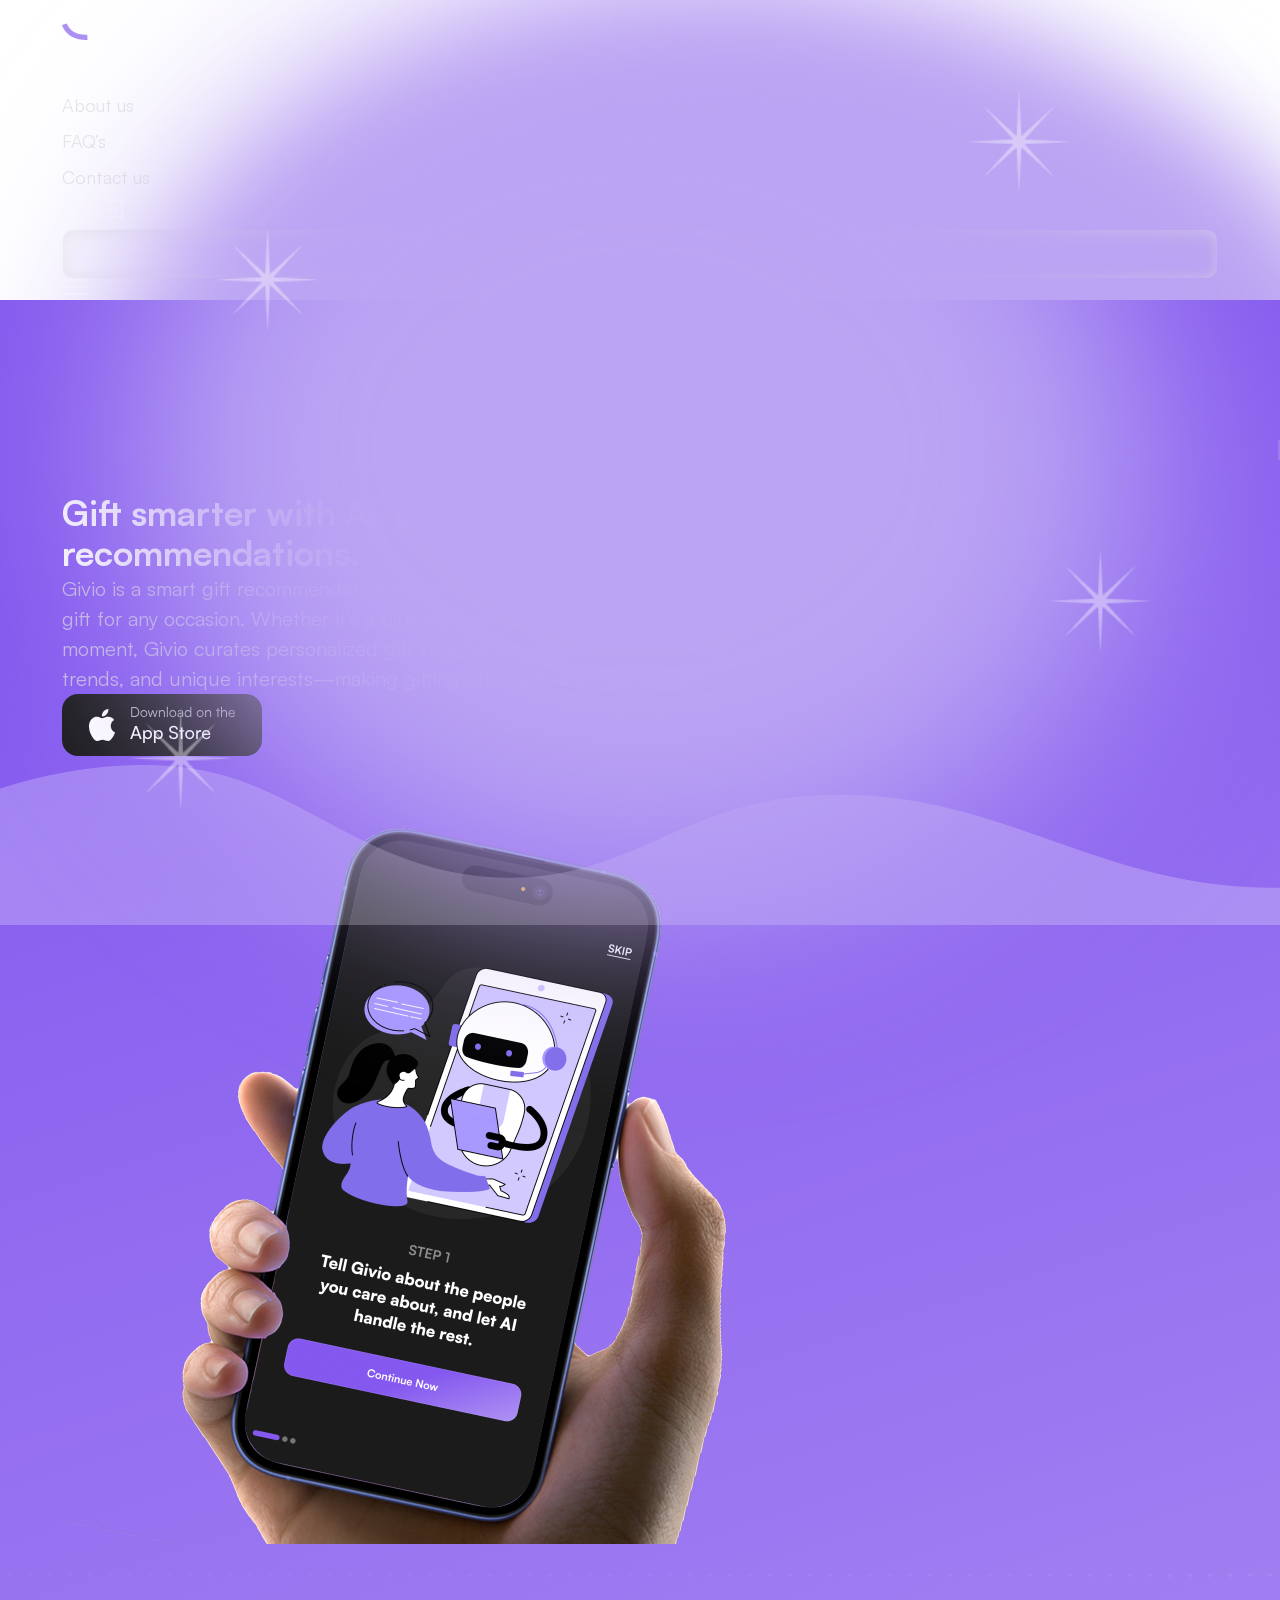
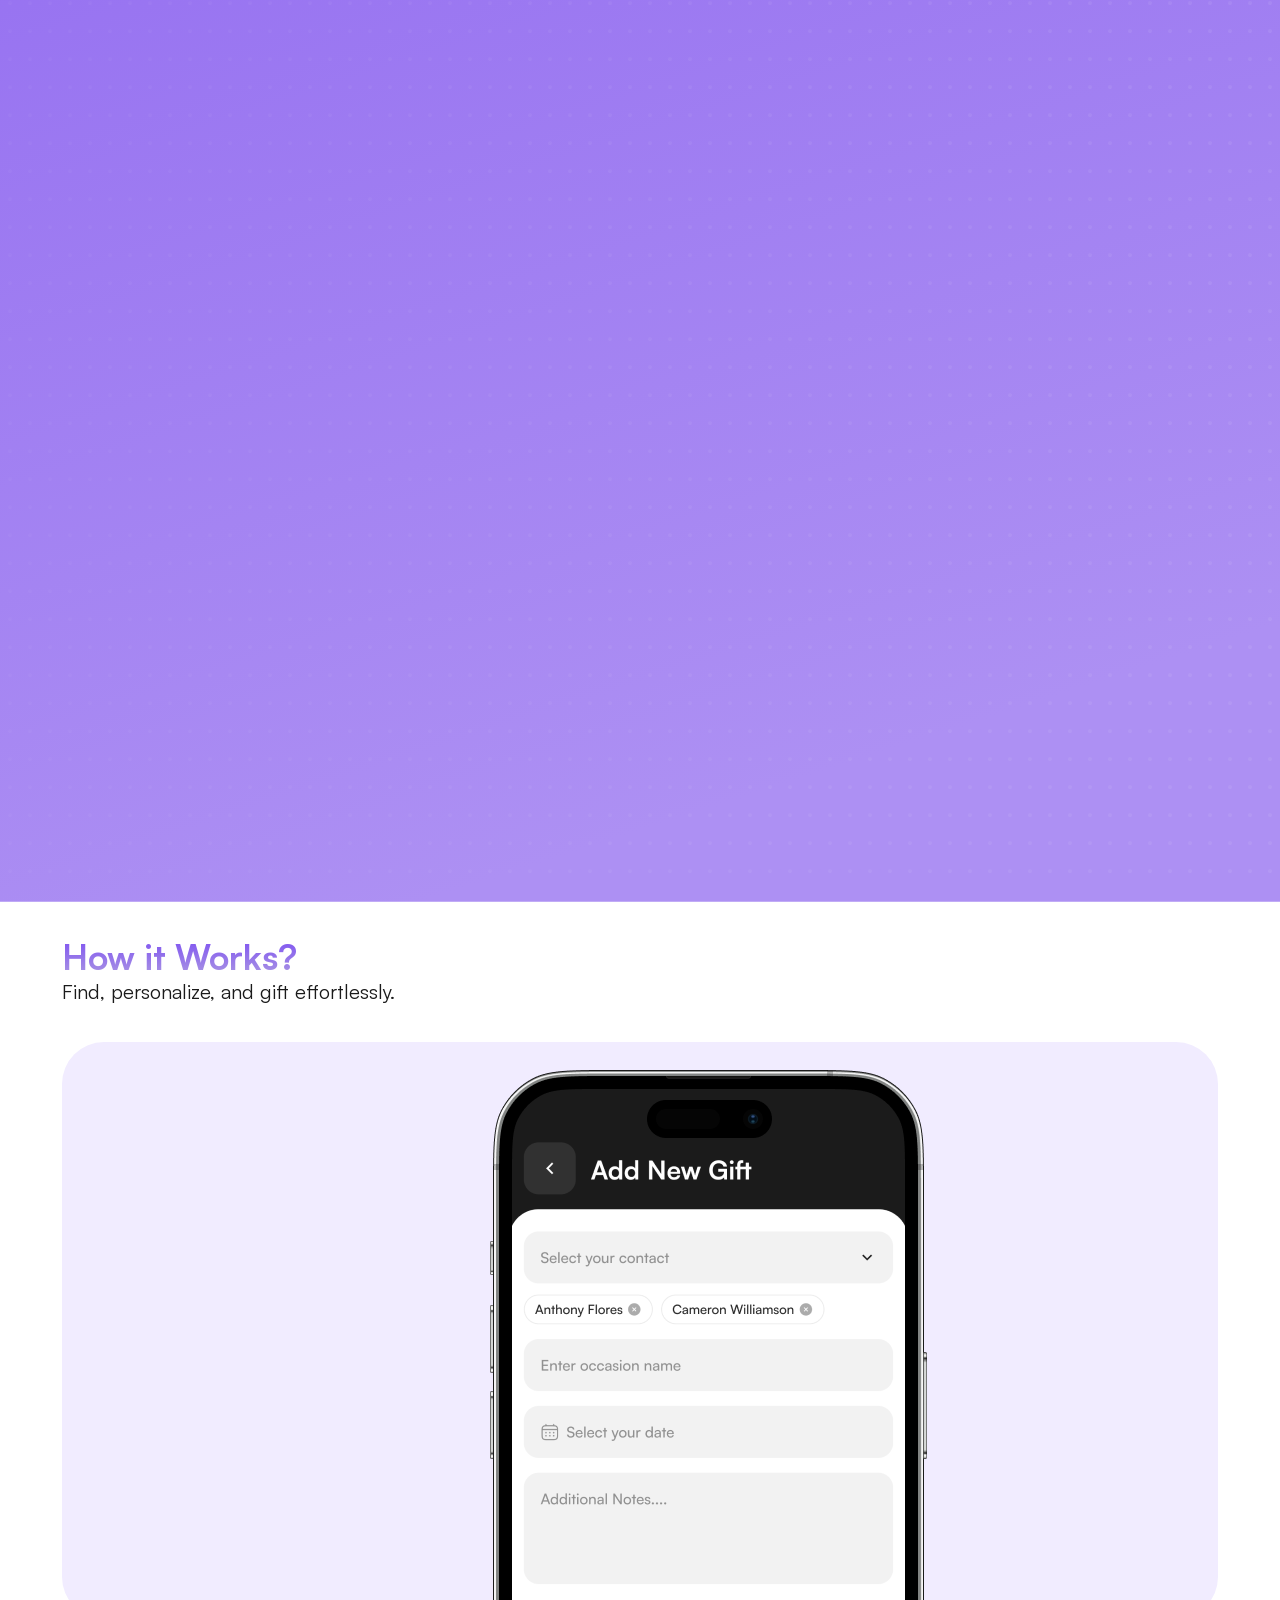
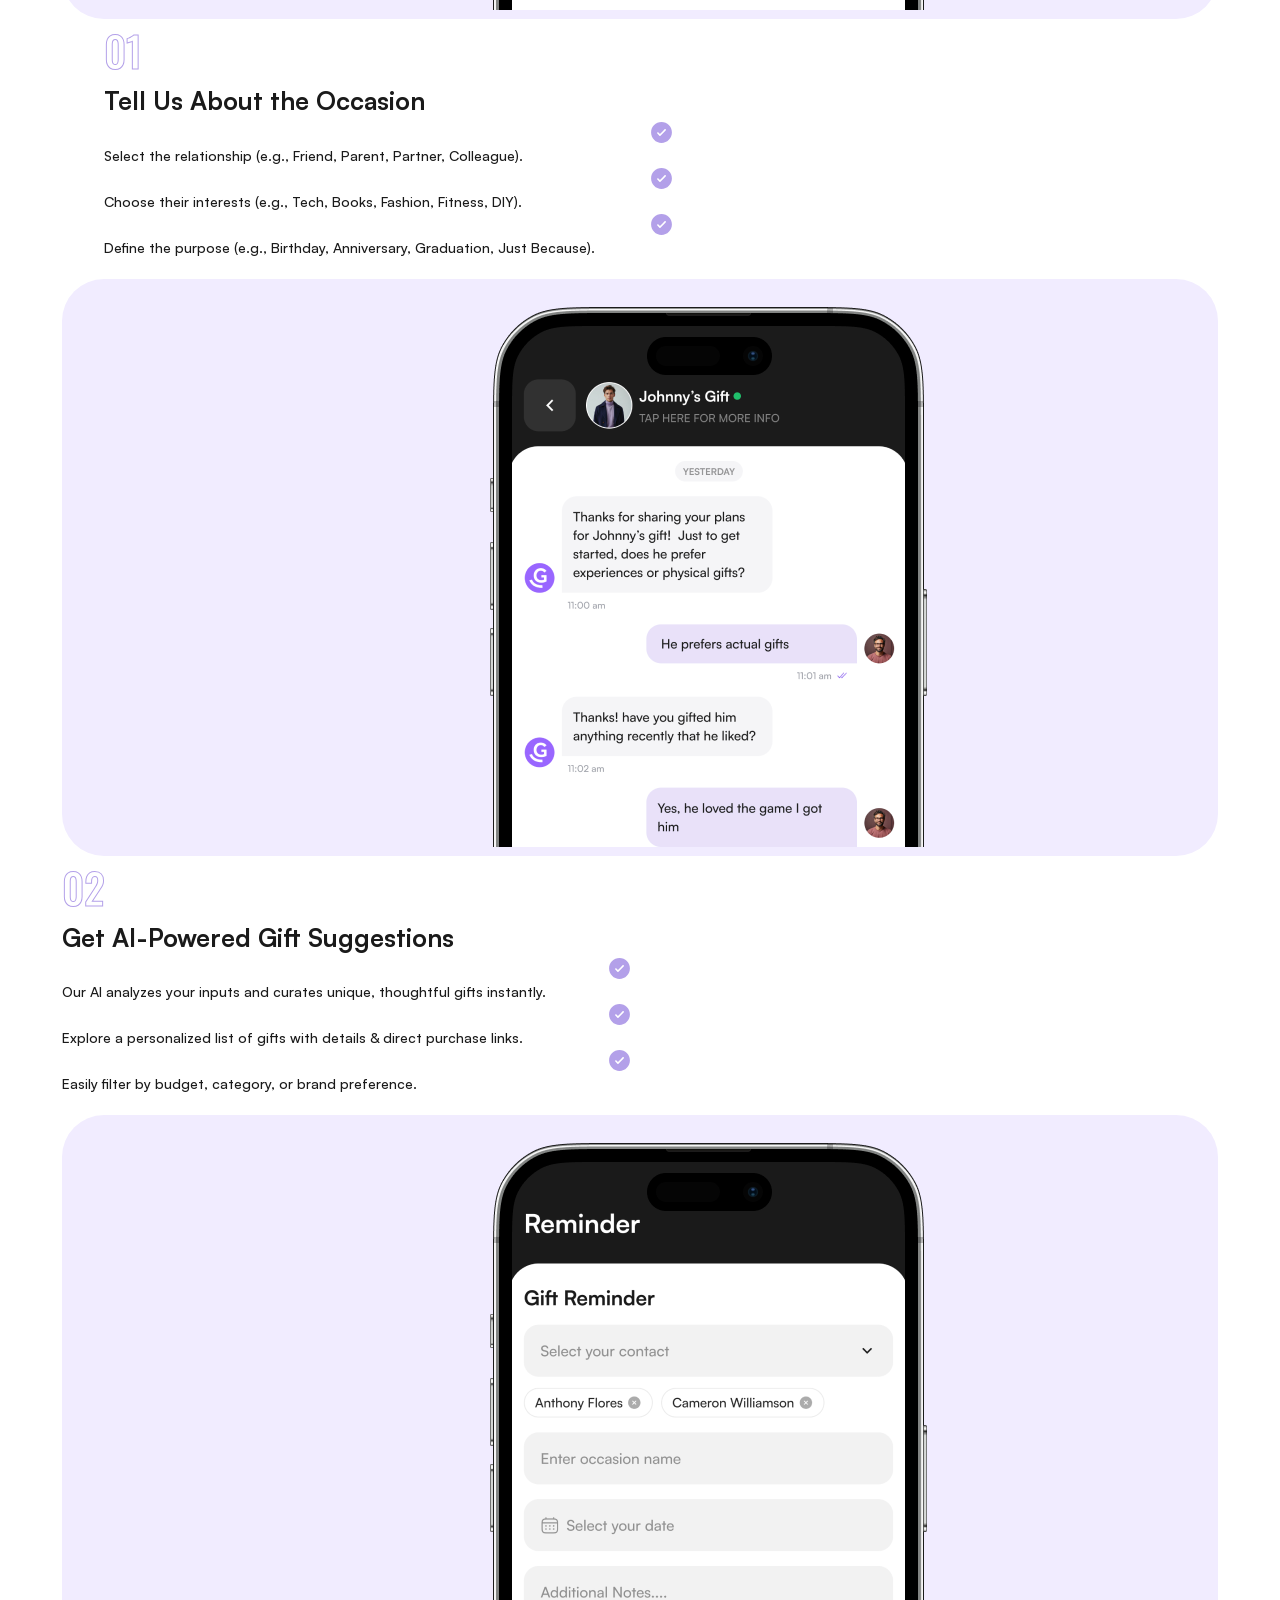
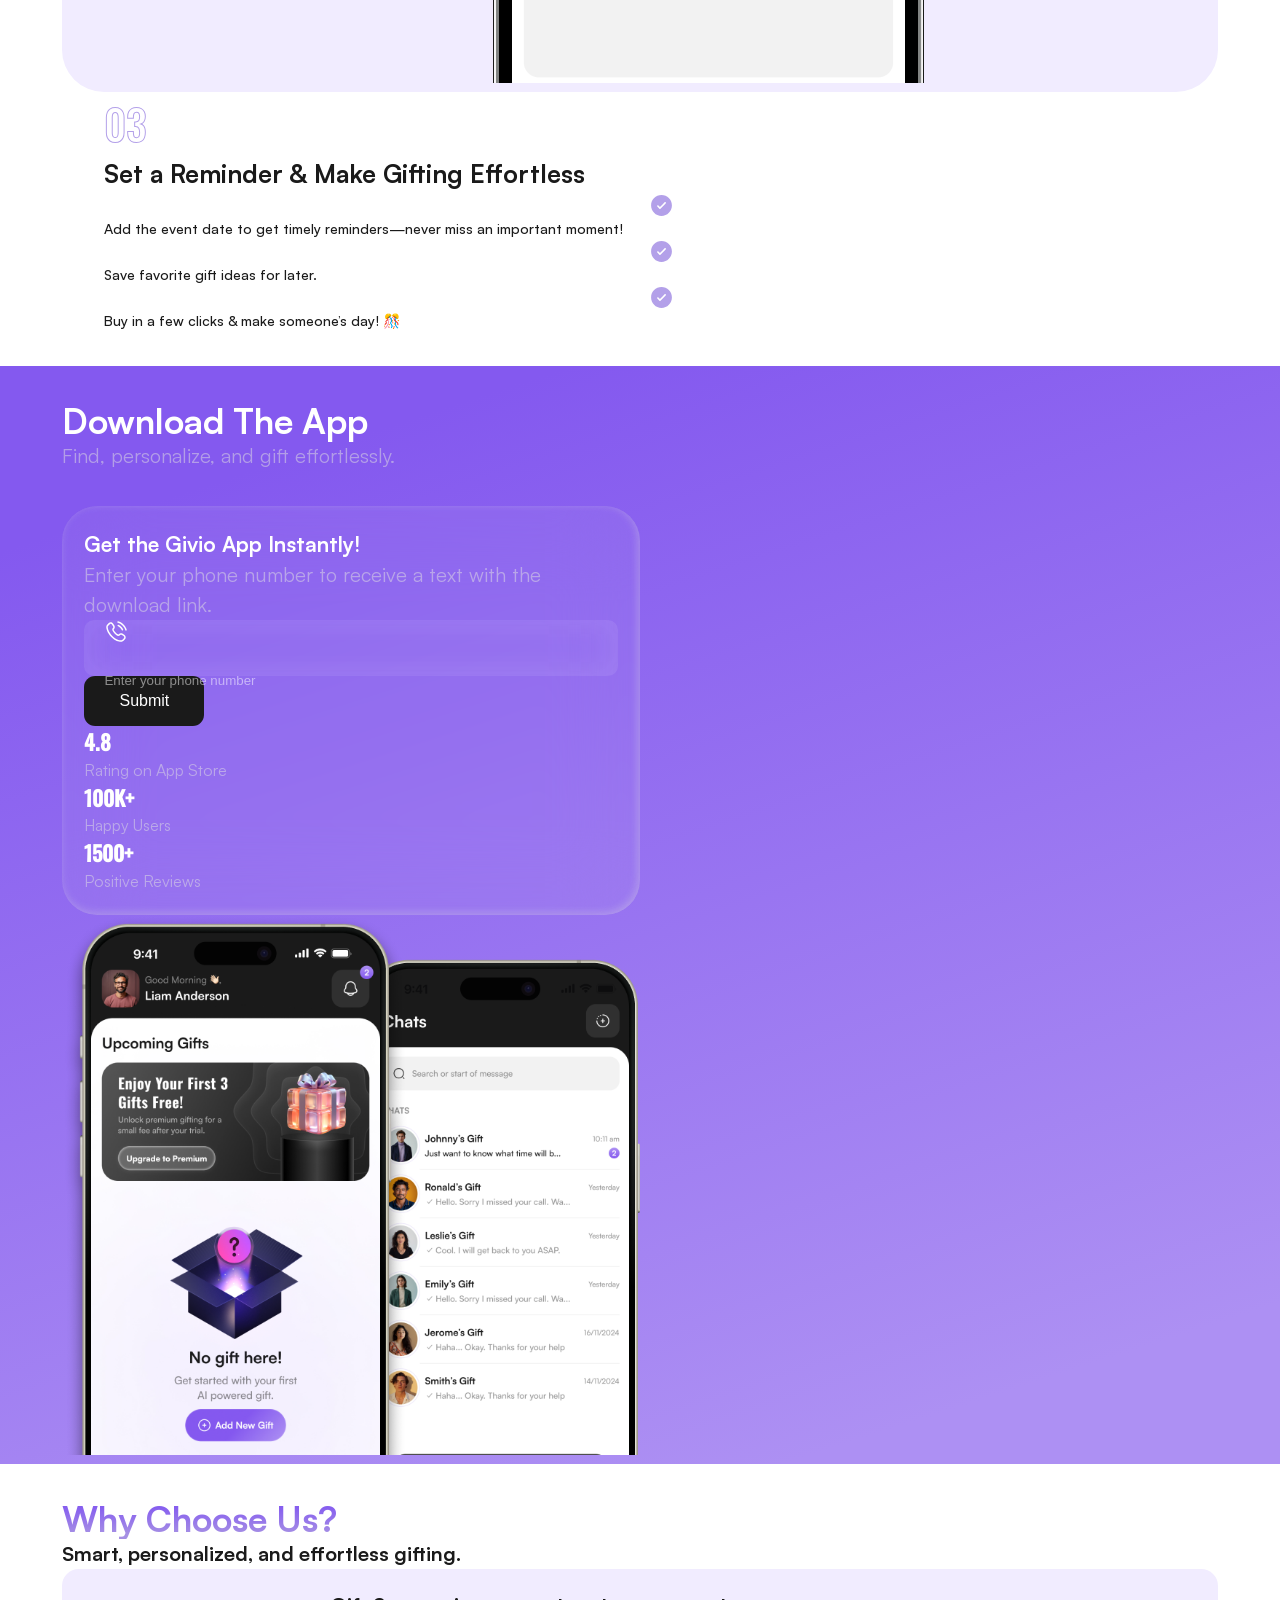
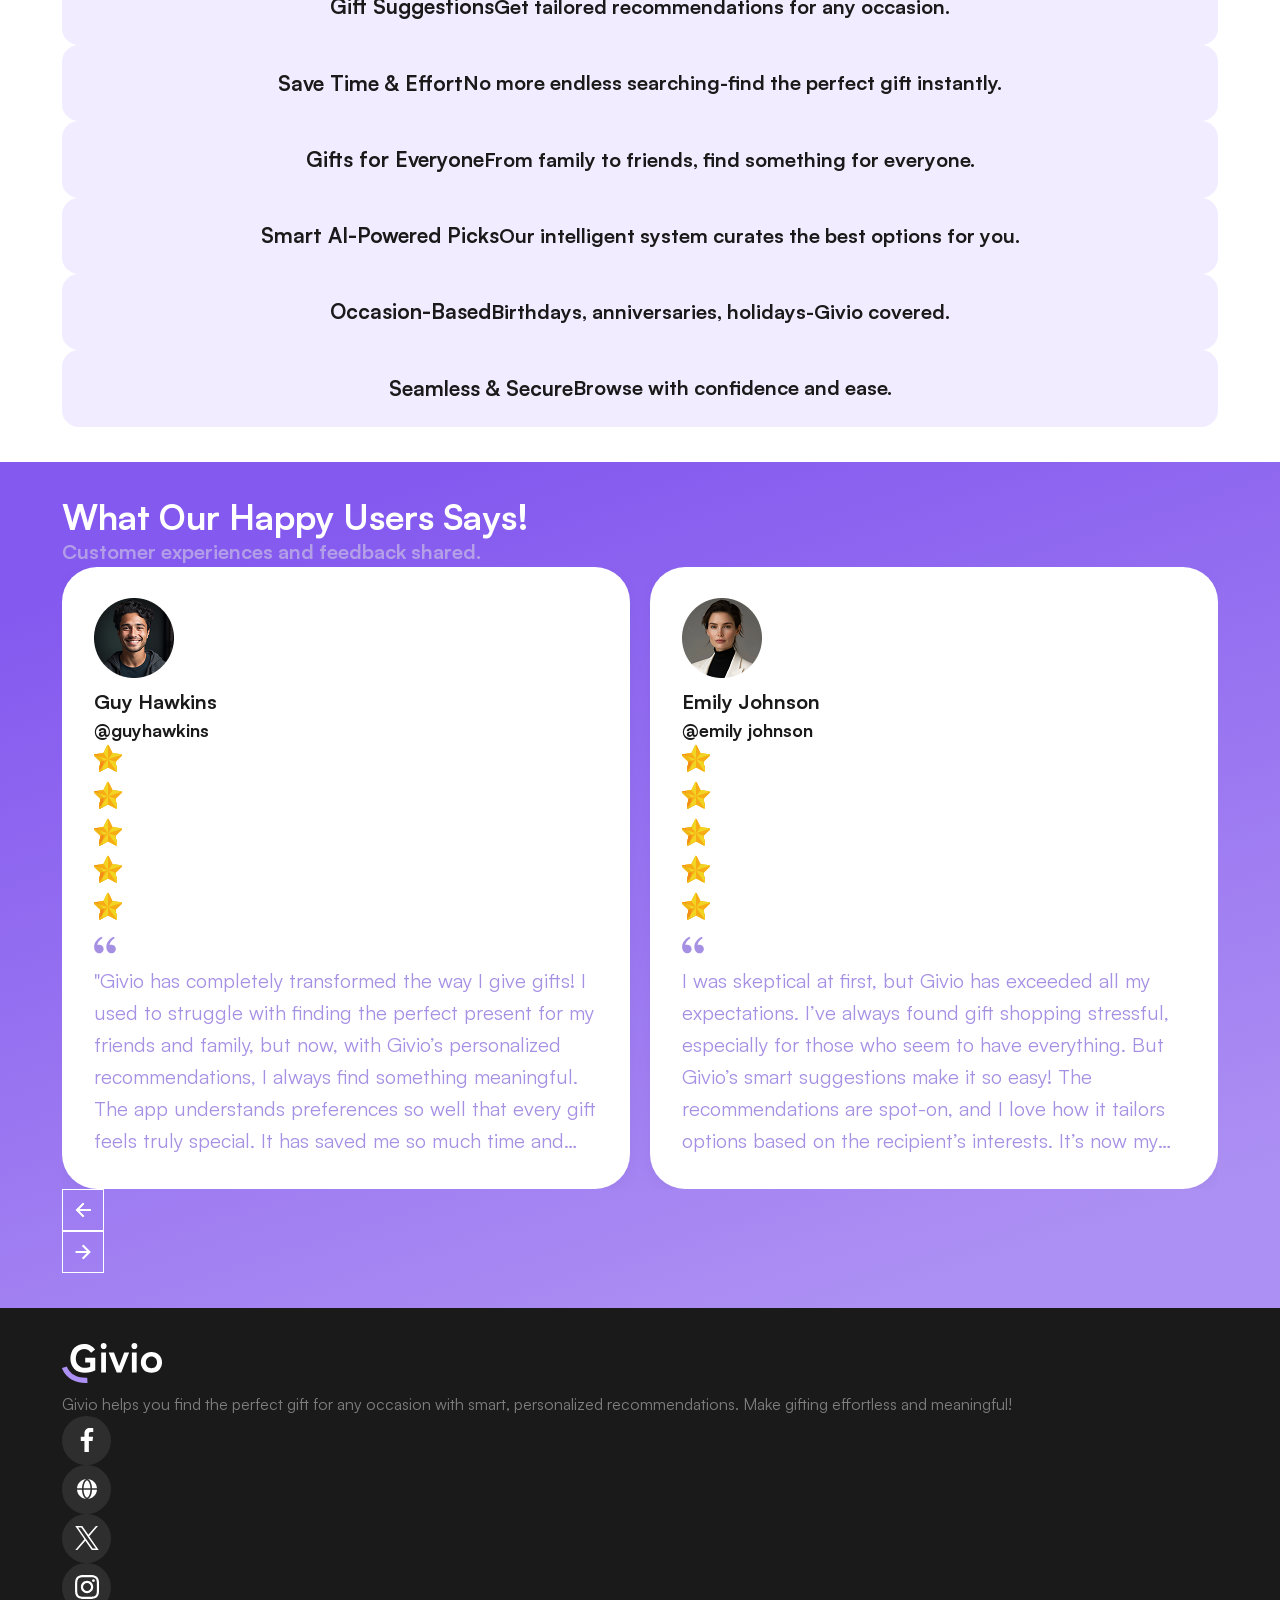
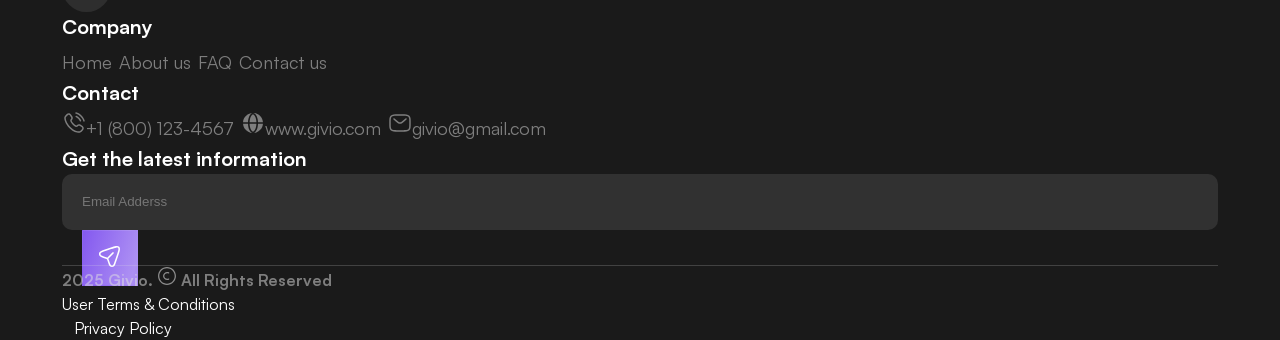
==== index.html @ 57e22c07 "worked on the design changes" ====
<!DOCTYPE html>
<html lang="en">
  <head>
    <meta charset="UTF-8" />
    <meta http-equiv="X-UA-Compatible" content="IE=edge" />
    <meta name="viewport" content="width=device-width, initial-scale=1.0" />
    <link rel="stylesheet" href="./assets/css/style.css" />
    <title>Home | Givio</title>

    <link
      rel="icon"
      type="image/png"
      href="./assets/images/favicon/favicon-96x96.png"
      sizes="96x96"
    />
    <link
      rel="icon"
      type="image/svg+xml"
      href="./assets/images/favicon/favicon.svg"
    />
    <link rel="shortcut icon" href="./assets/images/favicon/favicon.ico" />
    <link
      rel="apple-touch-icon"
      sizes="180x180"
      href="./assets/images/favicon/apple-touch-icon.png"
    />
    <link rel="manifest" href="./site.webmanifest" />
  </head>
  <body>
    <!-- HEADER STARTS -->
    <header
      class="header-section position-fixed w-100 top-0 d-flex justify-content-center align-items-center"
    >
      <div class="container">
        <div class="d-flex justify-content-between align-items-center">
          <a href="index.html" class="logo-wrap w-100">
            <img
              src="./assets/images/logo/logo.svg"
              alt="Givio"
              class="w-100 h-100"
            />
          </a>
          <nav>
            <div class="header-overlay"></div>
            <ul class="header-nav-list d-flex align-items-center">
              <li>
                <a
                  href="index.html"
                  class="header-link h5 mb-0 fw-medium active"
                  >Home</a
                >
              </li>
              <li>
                <a href="about-us.html" class="header-link h5 mb-0 fw-medium"
                  >About us</a
                >
              </li>
              <li>
                <a href="faq.html" class="header-link h5 mb-0 fw-medium"
                  >FAQ’s</a
                >
              </li>
              <li>
                <a href="contact-us.html" class="header-link h5 mb-0 fw-medium"
                  >Contact us</a
                >
              </li>
            </ul>
          </nav>
          <div class="d-flex align-items-center gap-3 gap-sm-5">
            <a href="" class="h5 mb-0 fw-bold text-white mob-btn"
              ><span class="d-none d-lg-flex">Login</span
              ><span data-icon="iconLogin" class="d-flex d-lg-none"></span
            ></a>
            <a href="" class="custom-btn white-gradient-btn text-white mob-btn"
              ><span class="d-none d-lg-flex">Sign up</span
              ><span data-icon="iconRegister" class="d-flex d-lg-none"> </span
            ></a>
            <div
              class="hamburger d-block d-lg-none z-2 cursor-pointer"
              id="hamburger"
            >
              <div class="hamburger-line"></div>
              <div class="hamburger-line"></div>
              <div class="hamburger-line"></div>
            </div>
          </div>
        </div>
      </div>
    </header>
    <!-- HEADER ENDS -->
    <!-- HERO SECTION STARTS -->
    <section
      class="hero-section bg-primary-gradient overflow-hidden position-relative"
    >
      <div class="container min-h-inherit position-relative z-2">
        <div class="row min-h-inherit">
          <div class="col-12 col-lg-6">
            <div class="hero-content-wrap section-lg-pt">
              <h1 class="secondary-title fw-bolder mb-4">
                <span class="d-block">Gift smarter</span>
                <span class="d-inline-flex align-items-center gap-3"
                  >with AI-powered
                  <img
                    src="./assets/images/icons/min-robot.svg"
                    alt="Mini Robot"
                    class="mini-robot"
                  />
                </span>
                <span class="d-block">recommendations.</span>
              </h1>
              <p class="h4 mb-0 fw-normal">
                Givio is a smart gift recommendation platform that helps you
                find the perfect gift for any occasion. Whether it's a birthday,
                anniversary, holiday, or a special moment, Givio curates
                personalized gift suggestions based on preferences, trends, and
                unique interests—making gifting effortless and meaningful.
              </p>
              <a href="" class="hero-apple-store-btn d-inline-block">
                <img
                  src="./assets/images/icons/apple-store-btn.svg"
                  alt="Apple Store"
                  class="w-100"
                />
              </a>
            </div>
          </div>
          <div class="col-12 col-lg-6 align-self-end">
            <div class="hero-img-wrap ms-lg-auto mx-auto position-relative">
              <img
                src="./assets/images/covers/hero-phone.png"
                alt="Phone in Hand"
                class="w-100 h-100 position-relative z-2"
              />
            </div>
          </div>
        </div>
      </div>

      <div class="hero-dots-bg position-absolute w-100 h-100 start-0 top-0">
        <img
          src="./assets/images/background/bg-dots.png"
          alt="Dots"
          class="w-100 h-100 z-n1"
        />
      </div>
    </section>
    <!-- HERO SECTION ENDS -->
    <!-- HOW IT WORKS STARTS -->
    <section class="section-lg-py">
      <div class="container">
        <div class="text-center section-lg-mb">
          <h2 class="primary-title text-primary-gradient mb-3">
            How it Works?
          </h2>
          <p class="h4 mb-0 fw-normal lh-base opacity-50">
            Find, personalize, and gift effortlessly.
          </p>
        </div>
        <div class="row gap-4 gap-md-0 align-items-center section-sm-mb">
          <div class="col-md-4">
            <div class="how-it-work-img-wrap position-relative">
              <div class="how-it-work-img w-100">
                <img
                  src="./assets/images/covers/how-it-works-phone-1.png"
                  alt="Phone"
                  class="w-100 h-100"
                />
              </div>
            </div>
          </div>
          <div class="col-md-8">
            <div class="how-it-work-content-card">
              <span class="font-bordered font-secondary h1 d-inline-block mb-2"
                >01</span
              >
              <h3 class="fw-bold mb-5">Tell Us About the Occasion</h3>
              <ul class="how-it-work-list d-flex flex-column gap-4">
                <li class="d-flex align-items-center gap-3">
                  <span
                    data-icon="circleStar"
                    class="flex-center text-light-purple"
                  ></span>
                  <p class="paragraph-sm-text mb-0">
                    Select the relationship (e.g., Friend, Parent, Partner,
                    Colleague).
                  </p>
                </li>
                <li class="d-flex align-items-center gap-3">
                  <span
                    data-icon="circleStar"
                    class="flex-center text-light-purple"
                  ></span>
                  <p class="paragraph-sm-text mb-0">
                    Choose their interests (e.g., Tech, Books, Fashion, Fitness,
                    DIY).
                  </p>
                </li>
                <li class="d-flex align-items-center gap-3">
                  <span
                    data-icon="circleStar"
                    class="flex-center text-light-purple"
                  ></span>
                  <p class="paragraph-sm-text mb-0">
                    Define the purpose (e.g., Birthday, Anniversary, Graduation,
                    Just Because).
                  </p>
                </li>
              </ul>
            </div>
          </div>
        </div>
        <div class="row gap-4 gap-md-0 align-items-center section-sm-mb">
          <div class="col-md-4 order-md-1">
            <div class="how-it-work-img-wrap position-relative">
              <div class="how-it-work-img w-100">
                <img
                  src="./assets/images/covers/how-it-works-phone-2.png"
                  alt="Phone"
                  class="w-100 h-100"
                />
              </div>
            </div>
          </div>
          <div class="col-md-8">
            <div class="how-it-work-content-card card-reverse">
              <span class="font-bordered font-secondary h1 d-inline-block mb-2"
                >02</span
              >
              <h3 class="fw-bold mb-5">Get AI-Powered Gift Suggestions</h3>
              <ul class="how-it-work-list d-flex flex-column gap-4">
                <li class="d-flex align-items-center gap-3">
                  <span
                    data-icon="circleStar"
                    class="flex-center text-light-purple"
                  ></span>
                  <p class="paragraph-sm-text mb-0">
                    Our AI analyzes your inputs and curates unique, thoughtful
                    gifts instantly.
                  </p>
                </li>
                <li class="d-flex align-items-center gap-3">
                  <span
                    data-icon="circleStar"
                    class="flex-center text-light-purple"
                  ></span>
                  <p class="paragraph-sm-text mb-0">
                    Explore a personalized list of gifts with details & direct
                    purchase links.
                  </p>
                </li>
                <li class="d-flex align-items-center gap-3">
                  <span
                    data-icon="circleStar"
                    class="flex-center text-light-purple"
                  ></span>
                  <p class="paragraph-sm-text mb-0">
                    Easily filter by budget, category, or brand preference.
                  </p>
                </li>
              </ul>
            </div>
          </div>
        </div>
        <div class="row gap-4 gap-md-0 align-items-center">
          <div class="col-md-4">
            <div class="how-it-work-img-wrap position-relative">
              <div class="how-it-work-img w-100">
                <img
                  src="./assets/images/covers/how-it-works-phone-3.png"
                  alt="Phone"
                  class="w-100 h-100"
                />
              </div>
            </div>
          </div>
          <div class="col-md-8">
            <div class="how-it-work-content-card">
              <span class="font-bordered font-secondary h1 d-inline-block mb-2"
                >03</span
              >
              <h3 class="fw-bold mb-5">
                Set a Reminder & Make Gifting Effortless
              </h3>
              <ul class="how-it-work-list d-flex flex-column gap-4">
                <li class="d-flex align-items-center gap-3">
                  <span
                    data-icon="circleStar"
                    class="flex-center text-light-purple"
                  ></span>
                  <p class="paragraph-sm-text mb-0">
                    Add the event date to get timely reminders—never miss an
                    important moment!
                  </p>
                </li>
                <li class="d-flex align-items-center gap-3">
                  <span
                    data-icon="circleStar"
                    class="flex-center text-light-purple"
                  ></span>
                  <p class="paragraph-sm-text mb-0">
                    Save favorite gift ideas for later.
                  </p>
                </li>
                <li class="d-flex align-items-center gap-3">
                  <span
                    data-icon="circleStar"
                    class="flex-center text-light-purple"
                  ></span>
                  <p class="paragraph-sm-text mb-0">
                    Buy in a few clicks & make someone’s day! 🎊
                  </p>
                </li>
              </ul>
            </div>
          </div>
        </div>
      </div>
    </section>
    <!-- HOW IT WORKS STARTS -->
    <!-- DOWNLOAD-APP SECTION START  -->
    <section
      class="download-app bg-primary-gradient section-lg-pt overflow-hidden"
    >
      <div class="container">
        <div class="download-app-wrapper">
          <h2 class="primary-title text-white text-center mb-3">
            Download The App
          </h2>
          <p class="mb-0 h4 download-app-subTitle text-center">
            Find, personalize, and gift effortlessly.
          </p>
          <div
            class="download-app-inner section-lg-pt d-flex flex-column flex-lg-row align-items-end"
          >
            <div
              class="download-app-content align-self-center white-gradient-card radius-xl"
            >
              <div>
                <h6 class="text-white mb-2 h2">
                  Get the Givio App Instantly!
                </h6>
                <p class="mb-0 h4 download-app-subTitle mb-5">
                  Enter your phone number to receive a text with the download
                  link.
                </p>
                <div
                  class="transparent-input input d-flex gap-3 align-items-center"
                >
                  <span data-icon="iconCall"></span>
                  <input
                    type="number"
                    name="input"
                    placeholder="Enter your phone number"
                  />
                </div>
                <button class="custom-btn dark-btn w-100 mt-3">Submit</button>
              </div>
              <div
                class="d-flex gap-4 flex-wrap flex-lg-nowrap mt-5 justify-content-between align-items-center"
              >
                <div>
                  <h2 class="text-white font-secondary mb-1">4.8</h2>
                  <p class="download-app-subTitle mb-0">Rating on App Store</p>
                </div>
                <div>
                  <h2 class="text-white font-secondary mb-1">100K+</h2>
                  <p class="download-app-subTitle mb-0">Happy Users</p>
                </div>
                <div>
                  <h2 class="text-white font-secondary mb-1">1500+</h2>
                  <p class="download-app-subTitle mb-0">Positive Reviews</p>
                </div>
              </div>
            </div>
            <div
              class="download-app-imageWrapper mx-auto position-relative z-1"
            >
              <img
                src="./assets/images/covers/download-app-phones.png"
                alt="Download App"
                class="img-fluid w-100 object-fit-cover"
              />
            </div>
          </div>
        </div>
      </div>
    </section>
    <!-- DOWNLOAD-APP SECTION END  -->
    <!-- WHY CHOOSE US STARTS -->
    <section class="section-lg-py">
      <div class="container">
        <h2 class="primary-title mb-4 text-primary-gradient text-center">
          Why Choose Us?
        </h2>
        <h4 class="text-black-shade-70 fw-normal text-center mb-0">
          Smart, personalized, and effortless gifting.
        </h4>
        <div class="d-grid why-choose-us-card-grid-wrapper mt-5 pt-2">
          <div
            class="why-choose-us-detail-card gap-4 flex-center flex-column radius-md"
          >
            <h2 class="fw-bold text-center">Gift Suggestions</h2>
            <h3 class="text-black-shade-70 fw-normal text-center">
              Get tailored recommendations for any occasion.
            </h3>
          </div>
          <div
            class="why-choose-us-detail-card gap-4 flex-center flex-column radius-md"
          >
            <h2 class="fw-bold text-center">Save Time & Effort</h2>
            <h3 class="text-black-shade-70 fw-normal text-center">
              No more endless searching-find the perfect gift instantly.
            </h3>
          </div>
          <div
            class="why-choose-us-detail-card gap-4 flex-center flex-column radius-md"
          >
            <h2 class="fw-bold text-center">Gifts for Everyone</h2>
            <h3 class="text-black-shade-70 fw-normal text-center">
              From family to friends, find something for everyone.
            </h3>
          </div>
          <div
            class="why-choose-us-detail-card gap-4 flex-center flex-column radius-md"
          >
            <h2 class="fw-bold text-center">Smart AI-Powered Picks</h2>
            <h3 class="text-black-shade-70 fw-normal text-center">
              Our intelligent system curates the best options for you.
            </h3>
          </div>
          <div
            class="why-choose-us-detail-card gap-4 flex-center flex-column radius-md"
          >
            <h2 class="fw-bold text-center">Occasion-Based</h2>
            <h3 class="text-black-shade-70 fw-normal text-center">
              Birthdays, anniversaries, holidays-Givio covered.
            </h3>
          </div>
          <div
            class="why-choose-us-detail-card gap-4 flex-center flex-column radius-md"
          >
            <h2 class="fw-bold text-center">Seamless & Secure</h2>
            <h3 class="text-black-shade-70 fw-normal text-center">
              Browse with confidence and ease.
            </h3>
          </div>
        </div>
      </div>
    </section>
    <!-- WHY CHOOSE US ENDS -->
    <!-- FEEDBACK STARTS -->
    <section class="section-lg-py bg-primary-gradient">
      <div class="container">
        <h2 class="secondary-title text-center mb-3">
          What Our Happy Users Says!
        </h2>
        <h4 class="text-white-50 text-center mb-0 fw-normal">
          Customer experiences and feedback shared.
        </h4>
        <div class="feedback-swiper-wrapper mt-5">
          <div class="swiper feedbackSwiper">
            <div class="swiper-wrapper">
              <div class="swiper-slide">
                <div
                  class="feedback-card d-flex flex-column gap-4 radius-xl bg-white"
                >
                  <div
                    class="feedback-card-header d-flex align-items-start justify-content-between flex-wrap flex-lg-nowrap gap-3"
                  >
                    <div class="d-flex flex-shrink-0 align-items-center gap-4">
                      <div class="feddback-img ratio ratio-1x1 rounded-circle">
                        <img
                          class="radiun-inherit"
                          src="./assets/images//covers/feedback-one.jpg"
                          alt=""
                        />
                      </div>
                      <div>
                        <h3 class="fw-normal mb-2">Guy Hawkins</h3>
                        <h5 class="fw-normal text-black-shade-50 mb-0">
                          @guyhawkins
                        </h5>
                      </div>
                    </div>
                    <div class="d-flex align-items-center gap-3">
                      <div class="star-icon ratio ratio-1x1">
                        <img
                          src="./assets//images/icons/star.svg"
                          alt="star-icon"
                        />
                      </div>
                      <div class="star-icon ratio ratio-1x1">
                        <img
                          src="./assets//images/icons/star.svg"
                          alt="star-icon"
                        />
                      </div>
                      <div class="star-icon ratio ratio-1x1">
                        <img
                          src="./assets//images/icons/star.svg"
                          alt="star-icon"
                        />
                      </div>
                      <div class="star-icon ratio ratio-1x1">
                        <img
                          src="./assets//images/icons/star.svg"
                          alt="star-icon"
                        />
                      </div>
                      <div class="star-icon ratio ratio-1x1">
                        <img
                          src="./assets//images/icons/star.svg"
                          alt="star-icon"
                        />
                      </div>
                    </div>
                  </div>
                  <div
                    class="quote-icon text-dull-lavender"
                    data-icon="iconDoubleQuote"
                  ></div>
                  <p
                    class="text-dull-lavender fw-medium mb-0 h4 lh-16 text-ellipsis line-clamp-6"
                  >
                    "Givio has completely transformed the way I give gifts! I
                    used to struggle with finding the perfect present for my
                    friends and family, but now, with Givio’s personalized
                    recommendations, I always find something meaningful. The app
                    understands preferences so well that every gift feels truly
                    special. It has saved me so much time and effort-I can’t
                    imagine shopping without it!"
                  </p>
                </div>
              </div>
              <div class="swiper-slide">
                <div
                  class="feedback-card d-flex flex-column gap-4 radius-xl bg-white"
                >
                  <div
                    class="feedback-card-header d-flex align-items-start justify-content-between flex-wrap flex-lg-nowrap gap-3"
                  >
                    <div class="d-flex flex-shrink-0 align-items-center gap-4">
                      <div class="feddback-img ratio ratio-1x1 rounded-circle">
                        <img
                          class="radiun-inherit"
                          src="./assets/images//covers/feedback-two.jpg"
                          alt=""
                        />
                      </div>
                      <div>
                        <h3 class="fw-normal mb-2">Emily Johnson</h3>
                        <h5 class="fw-normal text-black-shade-50 mb-0">
                          @emily johnson
                        </h5>
                      </div>
                    </div>
                    <div class="d-flex align-items-center gap-3">
                      <div class="star-icon ratio ratio-1x1">
                        <img
                          src="./assets//images/icons/star.svg"
                          alt="star-icon"
                        />
                      </div>
                      <div class="star-icon ratio ratio-1x1">
                        <img
                          src="./assets//images/icons/star.svg"
                          alt="star-icon"
                        />
                      </div>
                      <div class="star-icon ratio ratio-1x1">
                        <img
                          src="./assets//images/icons/star.svg"
                          alt="star-icon"
                        />
                      </div>
                      <div class="star-icon ratio ratio-1x1">
                        <img
                          src="./assets//images/icons/star.svg"
                          alt="star-icon"
                        />
                      </div>
                      <div class="star-icon ratio ratio-1x1">
                        <img
                          src="./assets//images/icons/star.svg"
                          alt="star-icon"
                        />
                      </div>
                    </div>
                  </div>
                  <div
                    class="quote-icon text-dull-lavender"
                    data-icon="iconDoubleQuote"
                  ></div>
                  <p
                    class="text-dull-lavender fw-medium mb-0 h4 lh-16 text-ellipsis line-clamp-6"
                  >
                    I was skeptical at first, but Givio has exceeded all my
                    expectations. I’ve always found gift shopping stressful,
                    especially for those who seem to have everything. But
                    Givio’s smart suggestions make it so easy! The
                    recommendations are spot-on, and I love how it tailors
                    options based on the recipient’s interests. It’s now my
                    go-to for every birthday, holiday, and special occasion.
                  </p>
                </div>
              </div>
              <div class="swiper-slide">
                <div
                  class="feedback-card d-flex flex-column gap-4 radius-xl bg-white"
                >
                  <div
                    class="feedback-card-header d-flex align-items-start justify-content-between flex-wrap flex-lg-nowrap gap-3"
                  >
                    <div class="d-flex flex-shrink-0 align-items-center gap-4">
                      <div class="feddback-img ratio ratio-1x1 rounded-circle">
                        <img
                          class="radiun-inherit"
                          src="./assets/images//covers/feedback-one.jpg"
                          alt=""
                        />
                      </div>
                      <div>
                        <h3 class="fw-normal mb-2">Guy Hawkins</h3>
                        <h5 class="fw-normal text-black-shade-50 mb-0">
                          @guyhawkins
                        </h5>
                      </div>
                    </div>
                    <div class="d-flex align-items-center gap-3">
                      <div class="star-icon ratio ratio-1x1">
                        <img
                          src="./assets//images/icons/star.svg"
                          alt="star-icon"
                        />
                      </div>
                      <div class="star-icon ratio ratio-1x1">
                        <img
                          src="./assets//images/icons/star.svg"
                          alt="star-icon"
                        />
                      </div>
                      <div class="star-icon ratio ratio-1x1">
                        <img
                          src="./assets//images/icons/star.svg"
                          alt="star-icon"
                        />
                      </div>
                      <div class="star-icon ratio ratio-1x1">
                        <img
                          src="./assets//images/icons/star.svg"
                          alt="star-icon"
                        />
                      </div>
                      <div class="star-icon ratio ratio-1x1">
                        <img
                          src="./assets//images/icons/star.svg"
                          alt="star-icon"
                        />
                      </div>
                    </div>
                  </div>
                  <div
                    class="quote-icon text-dull-lavender"
                    data-icon="iconDoubleQuote"
                  ></div>
                  <p
                    class="text-dull-lavender fw-medium mb-0 h4 lh-16 text-ellipsis line-clamp-6"
                  >
                    "Givio has completely transformed the way I give gifts! I
                    used to struggle with finding the perfect present for my
                    friends and family, but now, with Givio’s personalized
                    recommendations, I always find something meaningful. The app
                    understands preferences so well that every gift feels truly
                    special. It has saved me so much time and effort-I can’t
                    imagine shopping without it!"
                  </p>
                </div>
              </div>
              <div class="swiper-slide">
                <div
                  class="feedback-card d-flex flex-column gap-4 radius-xl bg-white"
                >
                  <div
                    class="feedback-card-header d-flex align-items-start justify-content-between flex-wrap flex-lg-nowrap gap-3"
                  >
                    <div class="d-flex flex-shrink-0 align-items-center gap-4">
                      <div class="feddback-img ratio ratio-1x1 rounded-circle">
                        <img
                          class="radiun-inherit"
                          src="./assets/images//covers/feedback-two.jpg"
                          alt=""
                        />
                      </div>
                      <div>
                        <h3 class="fw-normal mb-2">Emily Johnson</h3>
                        <h5 class="fw-normal text-black-shade-50 mb-0">
                          @emily johnson
                        </h5>
                      </div>
                    </div>
                    <div class="d-flex align-items-center gap-3">
                      <div class="star-icon ratio ratio-1x1">
                        <img
                          src="./assets//images/icons/star.svg"
                          alt="star-icon"
                        />
                      </div>
                      <div class="star-icon ratio ratio-1x1">
                        <img
                          src="./assets//images/icons/star.svg"
                          alt="star-icon"
                        />
                      </div>
                      <div class="star-icon ratio ratio-1x1">
                        <img
                          src="./assets//images/icons/star.svg"
                          alt="star-icon"
                        />
                      </div>
                      <div class="star-icon ratio ratio-1x1">
                        <img
                          src="./assets//images/icons/star.svg"
                          alt="star-icon"
                        />
                      </div>
                      <div class="star-icon ratio ratio-1x1">
                        <img
                          src="./assets//images/icons/star.svg"
                          alt="star-icon"
                        />
                      </div>
                    </div>
                  </div>
                  <div
                    class="quote-icon text-dull-lavender"
                    data-icon="iconDoubleQuote"
                  ></div>
                  <p
                    class="text-dull-lavender fw-medium mb-0 h4 lh-16 text-ellipsis line-clamp-6"
                  >
                    I was skeptical at first, but Givio has exceeded all my
                    expectations. I’ve always found gift shopping stressful,
                    especially for those who seem to have everything. But
                    Givio’s smart suggestions make it so easy! The
                    recommendations are spot-on, and I love how it tailors
                    options based on the recipient’s interests. It’s now my
                    go-to for every birthday, holiday, and special occasion.
                  </p>
                </div>
              </div>
            </div>
          </div>
          <div
            class="d-flex align-items-center justify-content-center gap-4 mt-5"
          >
            <button
              class="prev-button swiper-nav-button rounded-circle flex-center"
            >
              <span class="flex-center" data-icon="iconLeftArrow"></span>
            </button>
            <button
              class="next-button swiper-nav-button rounded-circle flex-center"
            >
              <span class="flex-center" data-icon="iconRightArrow"></span>
            </button>
          </div>
        </div>
      </div>
    </section>
    <!-- FEEDBACK ENDS -->
    <!-- FOOTER STARTS -->
    <footer class="bg-black-shade">
      <div class="container">
        <div class="footer-content-info section-lg-py">
          <div class="row">
            <div class="col-12 col-md-6 col-lg-4 col-xl-4 col-xxl-4">
              <a href="javascript:void(0)" class="footer-logo w-100 d-flex">
                <img
                  class="w-100"
                  src="./assets/images/logo/logo.svg"
                  alt="logo"
                />
              </a>
              <p class="footer-text font-primary mt-4 mt-md-5 mb-0">
                Givio helps you find the perfect gift for any occasion with
                smart, personalized recommendations. Make gifting effortless and
                meaningful!
              </p>
              <div class="d-flex align-items-center gap-4 mt-4 mt-md-5">
                <a
                  href="https://www.facebook.com/"
                  target="_blank"
                  class="footer-social-icon-wrapper flex-center"
                  ><span
                    class="footer-social-icon flex-center"
                    data-icon="iconFacebook"
                  ></span
                ></a>
                <a
                  href="https://www.google.com/"
                  target="_blank"
                  class="footer-social-icon-wrapper flex-center"
                  ><span
                    class="footer-social-icon flex-center"
                    data-icon="iconGlobal"
                  ></span
                ></a>
                <a
                  href="https://x.com/"
                  target="_blank"
                  class="footer-social-icon-wrapper flex-center"
                  ><span
                    class="footer-social-icon flex-center"
                    data-icon="iconX"
                  ></span
                ></a>
                <a
                  href="https://www.instagram.com/"
                  target="_blank"
                  class="footer-social-icon-wrapper flex-center"
                  ><span
                    class="footer-social-icon flex-center"
                    data-icon="iconInstagram"
                  ></span
                ></a>
              </div>
            </div>
            <div class="col-12 col-sm-6 col-md-3 col-lg-2 col-xl-2 col-xxl-2">
              <div class="mt-5 mt-md-0">
                <h4 class="text-white fw-bold mb-0">Company</h4>
                <div
                  class="mt-4 mt-md-5 d-flex flex-column gap-3 footer-link-wrapper"
                >
                  <a href="javascript:void(0)" class="fw-medium p big">Home</a>
                  <a href="javascript:void(0)" class="fw-medium p big"
                    >About us</a
                  >
                  <a href="javascript:void(0)" class="fw-medium p big">FAQ</a>
                  <a href="javascript:void(0)" class="fw-medium p big"
                    >Contact us</a
                  >
                </div>
              </div>
            </div>
            <div class="col-12 col-sm-6 col-md-3 col-lg-3 col-xl-3 col-xxl-2">
              <div class="mt-5 mt-md-0">
                <h4 class="text-white fw-bold mb-0">Contact</h4>
                <div
                  class="mt-4 mt-md-5 d-flex flex-column gap-3 footer-link-wrapper"
                >
                  <a
                    href="tel:+1 (800) 123-4567"
                    class="d-flex align-center gap-4 fw-medium p big"
                    ><span data-icon="iconCall"></span>+1 (800) 123-4567</a
                  >
                  <a
                    href="https://www.google.com/"
                    target="_blank"
                    class="d-flex align-center gap-4 fw-medium p big"
                    ><span data-icon="iconGlobal"></span>www.givio.com</a
                  >
                  <a
                    href="mailto:givio@gmail.com"
                    class="d-flex align-center gap-4 fw-medium p big"
                    ><span data-icon="iconMail"></span>givio@gmail.com</a
                  >
                </div>
              </div>
            </div>
            <div class="col-12 col-md-6 col-lg-3 col-xl-3 col-xxl-4">
              <div class="mt-5 mt-lg-0">
                <h4 class="text-white fw-bold mb-0">
                  Get the latest information
                </h4>
                <div class="mt-4 mt-md-5">
                  <div
                    class="dark-input input d-flex gap-3 align-items-center position-relative overflow-hidden"
                  >
                    <input
                      type="text"
                      name="input"
                      placeholder="Email Adderss"
                    />
                    <button
                      class="custom-btn purple-gradient-btn email-submit-btn position-absolute end-0"
                    >
                      <span data-icon="iconTelegram"></span>
                    </button>
                  </div>
                </div>
              </div>
            </div>
          </div>
        </div>
      </div>
      <div class="copyright-content">
        <div class="container">
          <div class="copyright-content-info py-4">
            <div
              class="d-flex align-items-center justify-content-center justify-content-md-between flex-wrap flex-md-nowrap gap-3"
            >
              <h6 class="footer-text mb-0 d-flex align-items-center gap-2">
                2025 Givio. <span data-icon="iconCopyright"></span> All Rights
                Reserved
              </h6>
              <div class="terms-and-conditions">
                <ul class="d-flex align-items-center gap-2">
                  <li class="terms-link position-relative p">
                    <a
                      href="javascript:void(0)"
                      class="text-decoration-underline"
                      >User Terms & Conditions</a
                    >
                  </li>
                  <li class="terms-link position-relative p">
                    <a
                      href="javascript:void(0)"
                      class="text-decoration-underline"
                      >Privacy Policy</a
                    >
                  </li>
                </ul>
              </div>
            </div>
          </div>
        </div>
      </div>
    </footer>
    <!-- FOOTER ENDS -->
    <script src="./assets/js/swiper-bundle.min.js"></script>
    <script src="./assets/js/bootstrap.bundle.min.js"></script>
    <script src="./assets/js/icons.js"></script>
    <script src="./assets/js/custom.js"></script>
  </body>
</html>
---- assets/css/style.css ----
@import url(./swiper-bundle.min.css);
@import url(./bootstrap.min.css);
@import url(./font.css);
@import url(./variable.css);
@import url(./default.css);
@import url(./responsive.css);
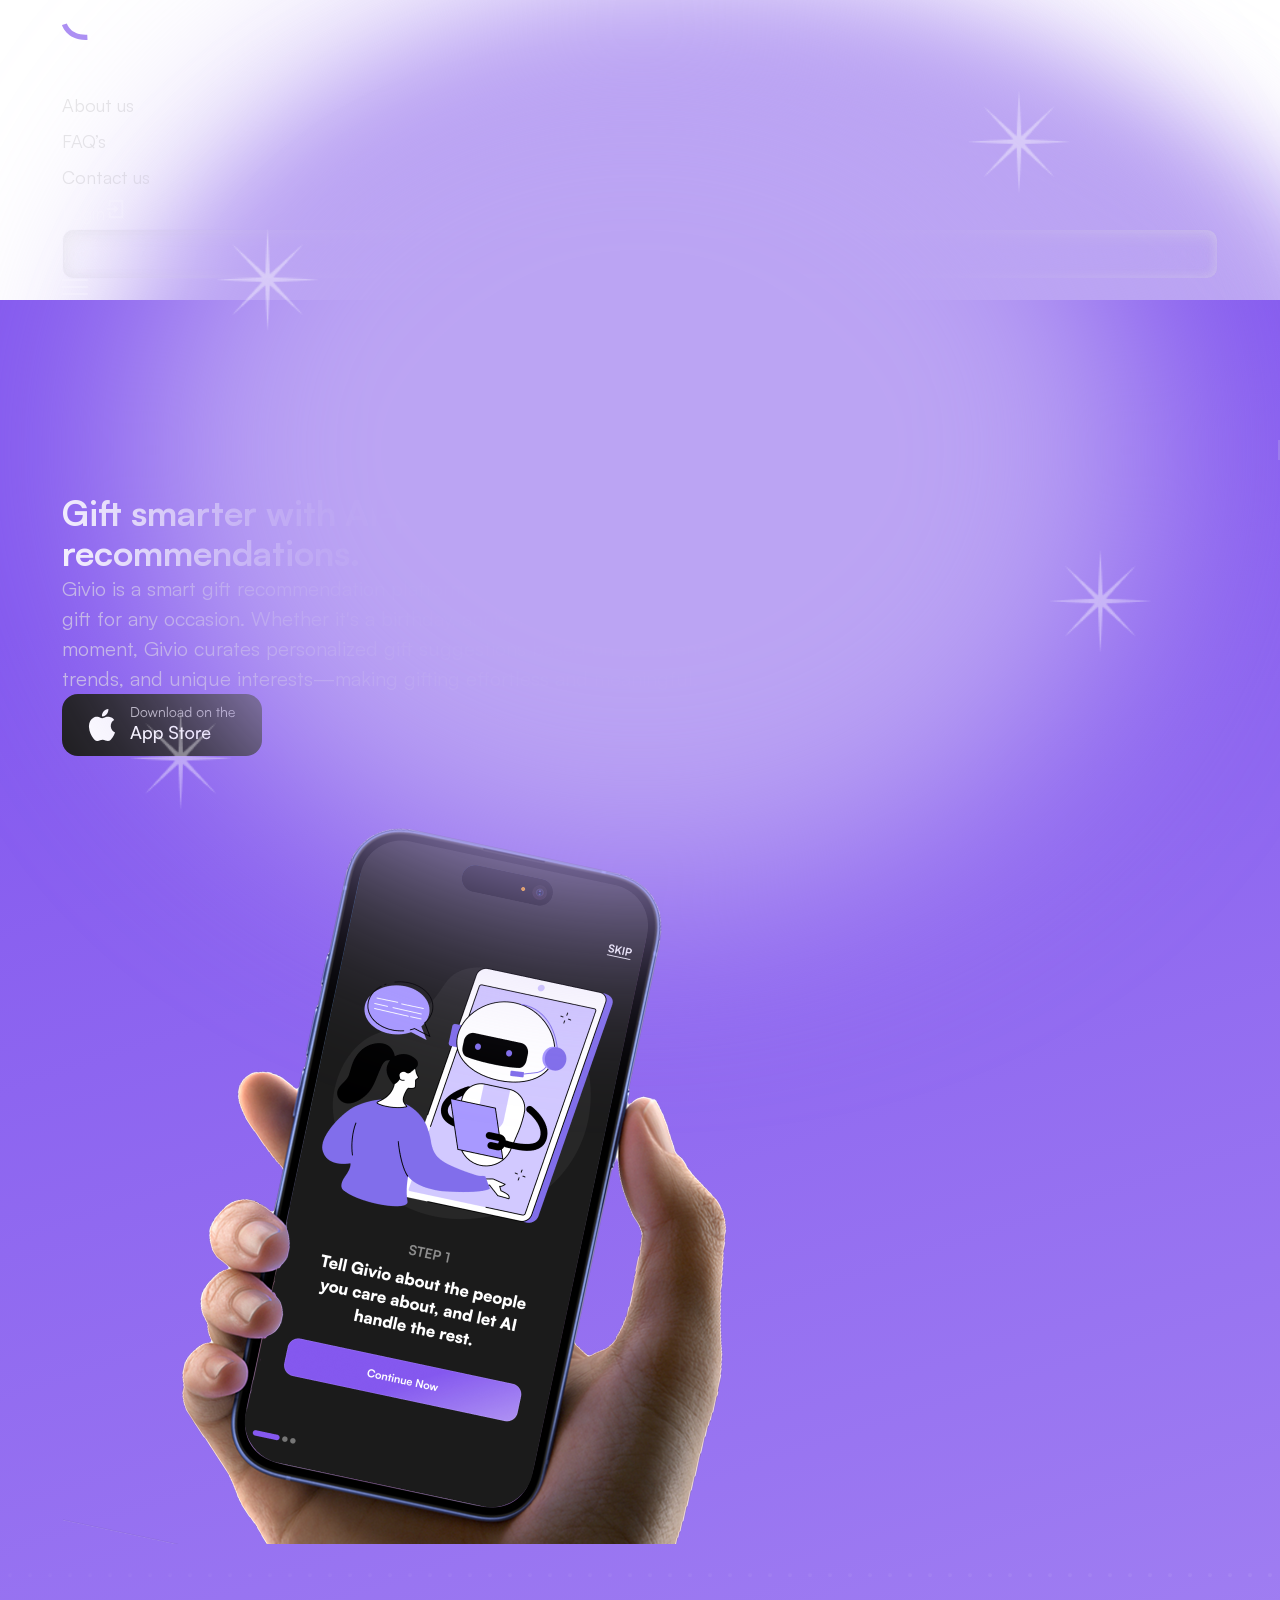
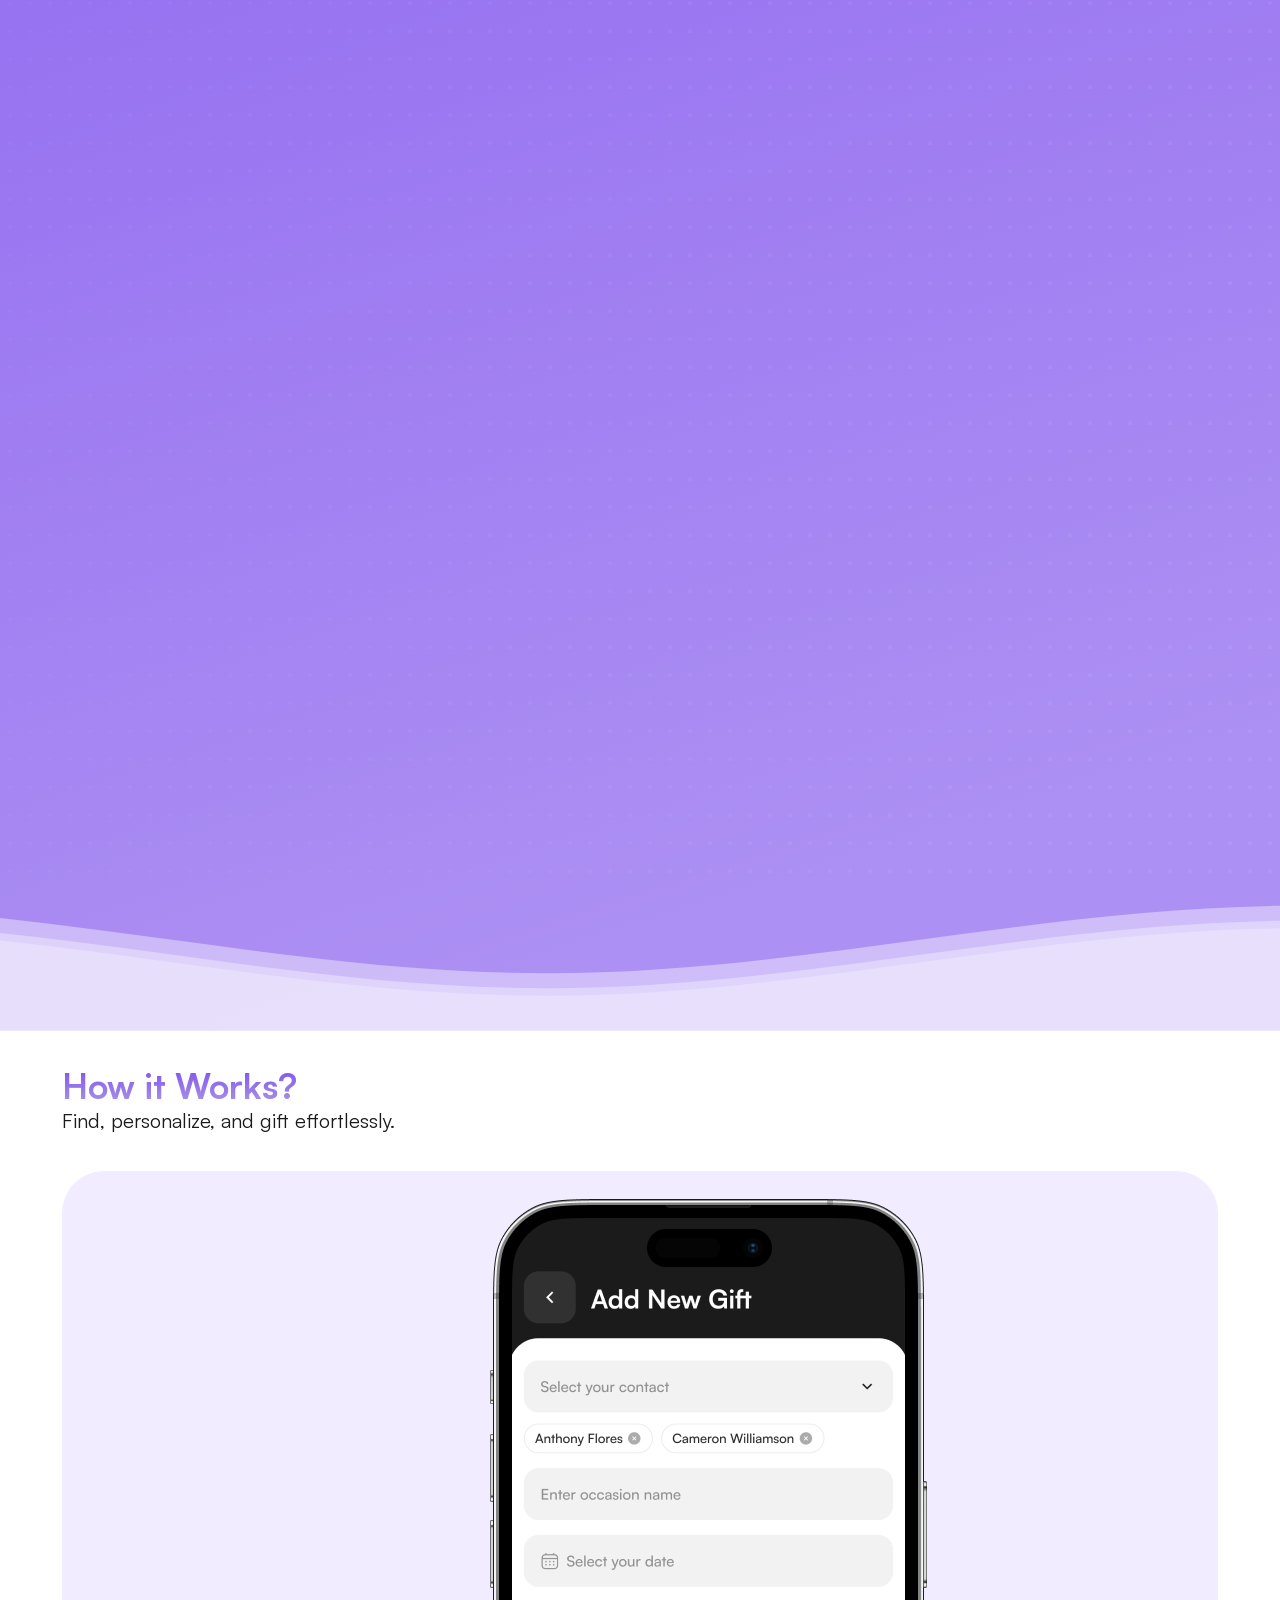
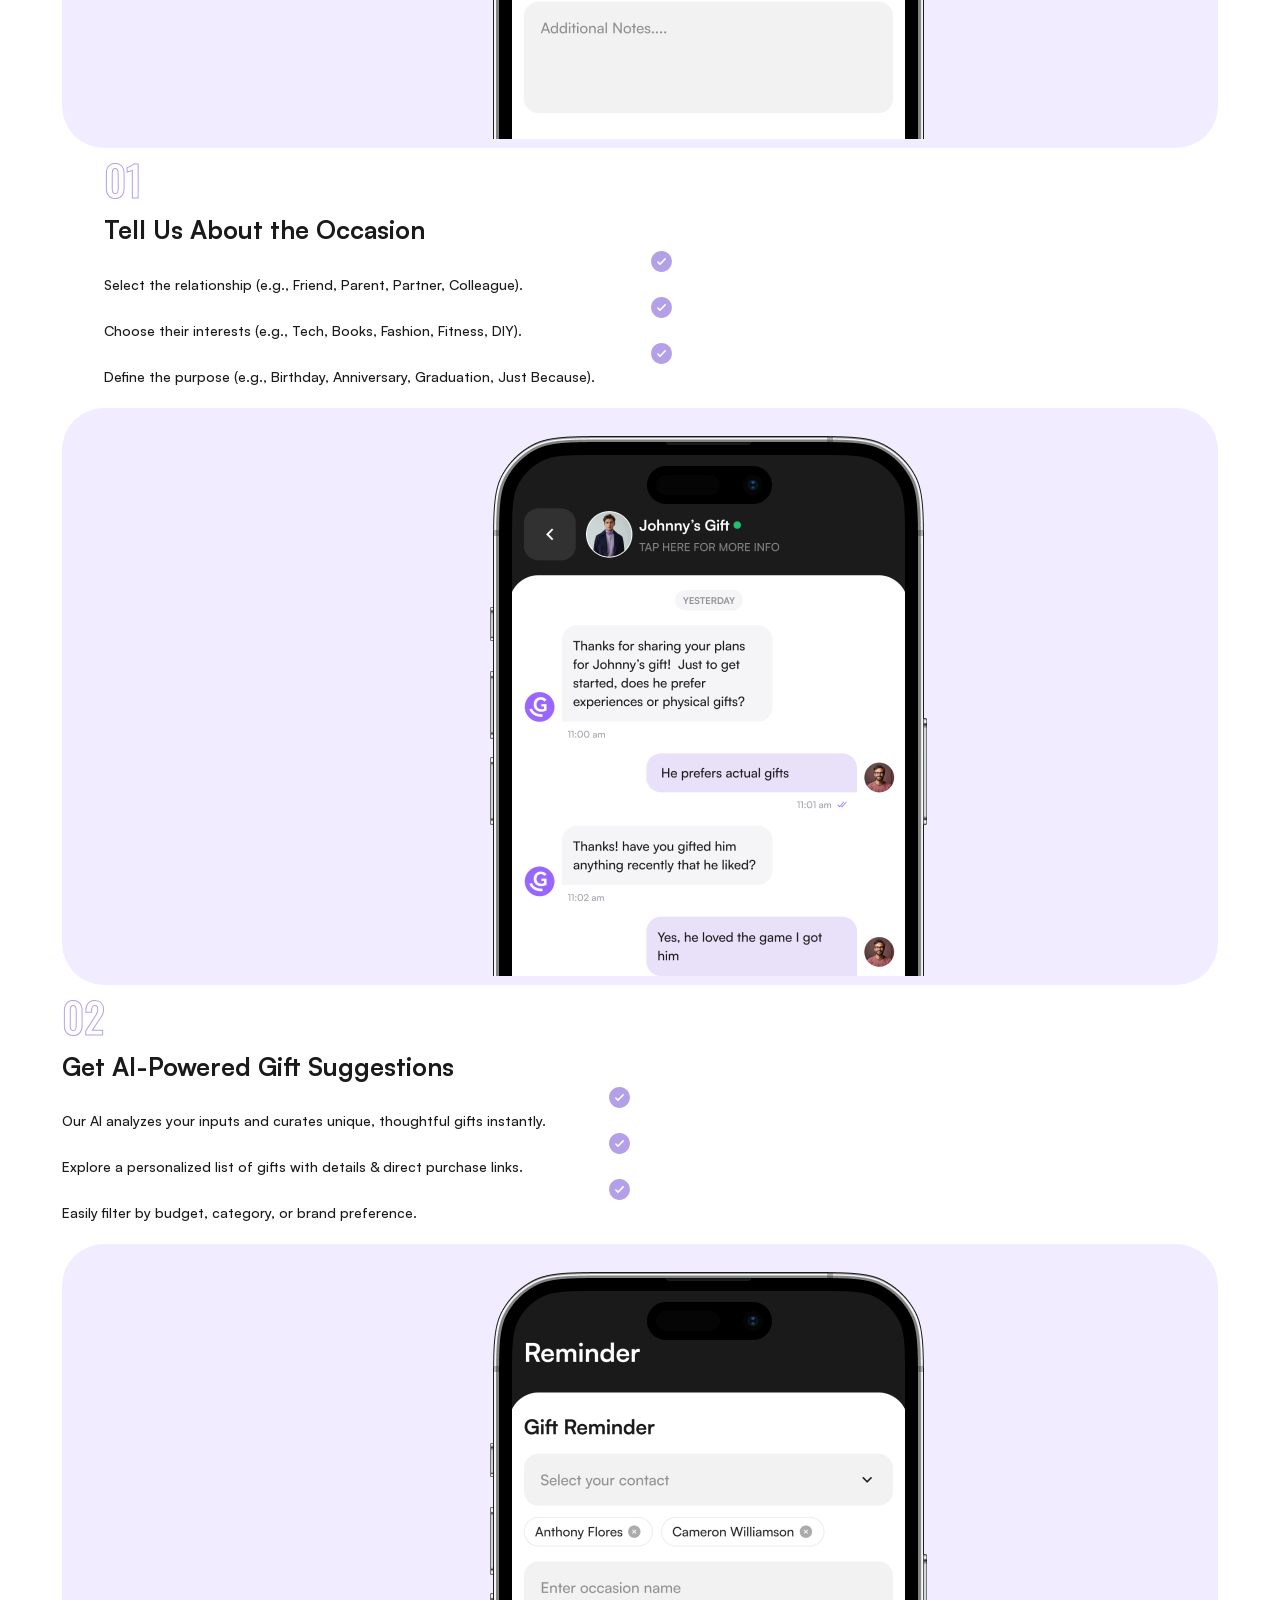
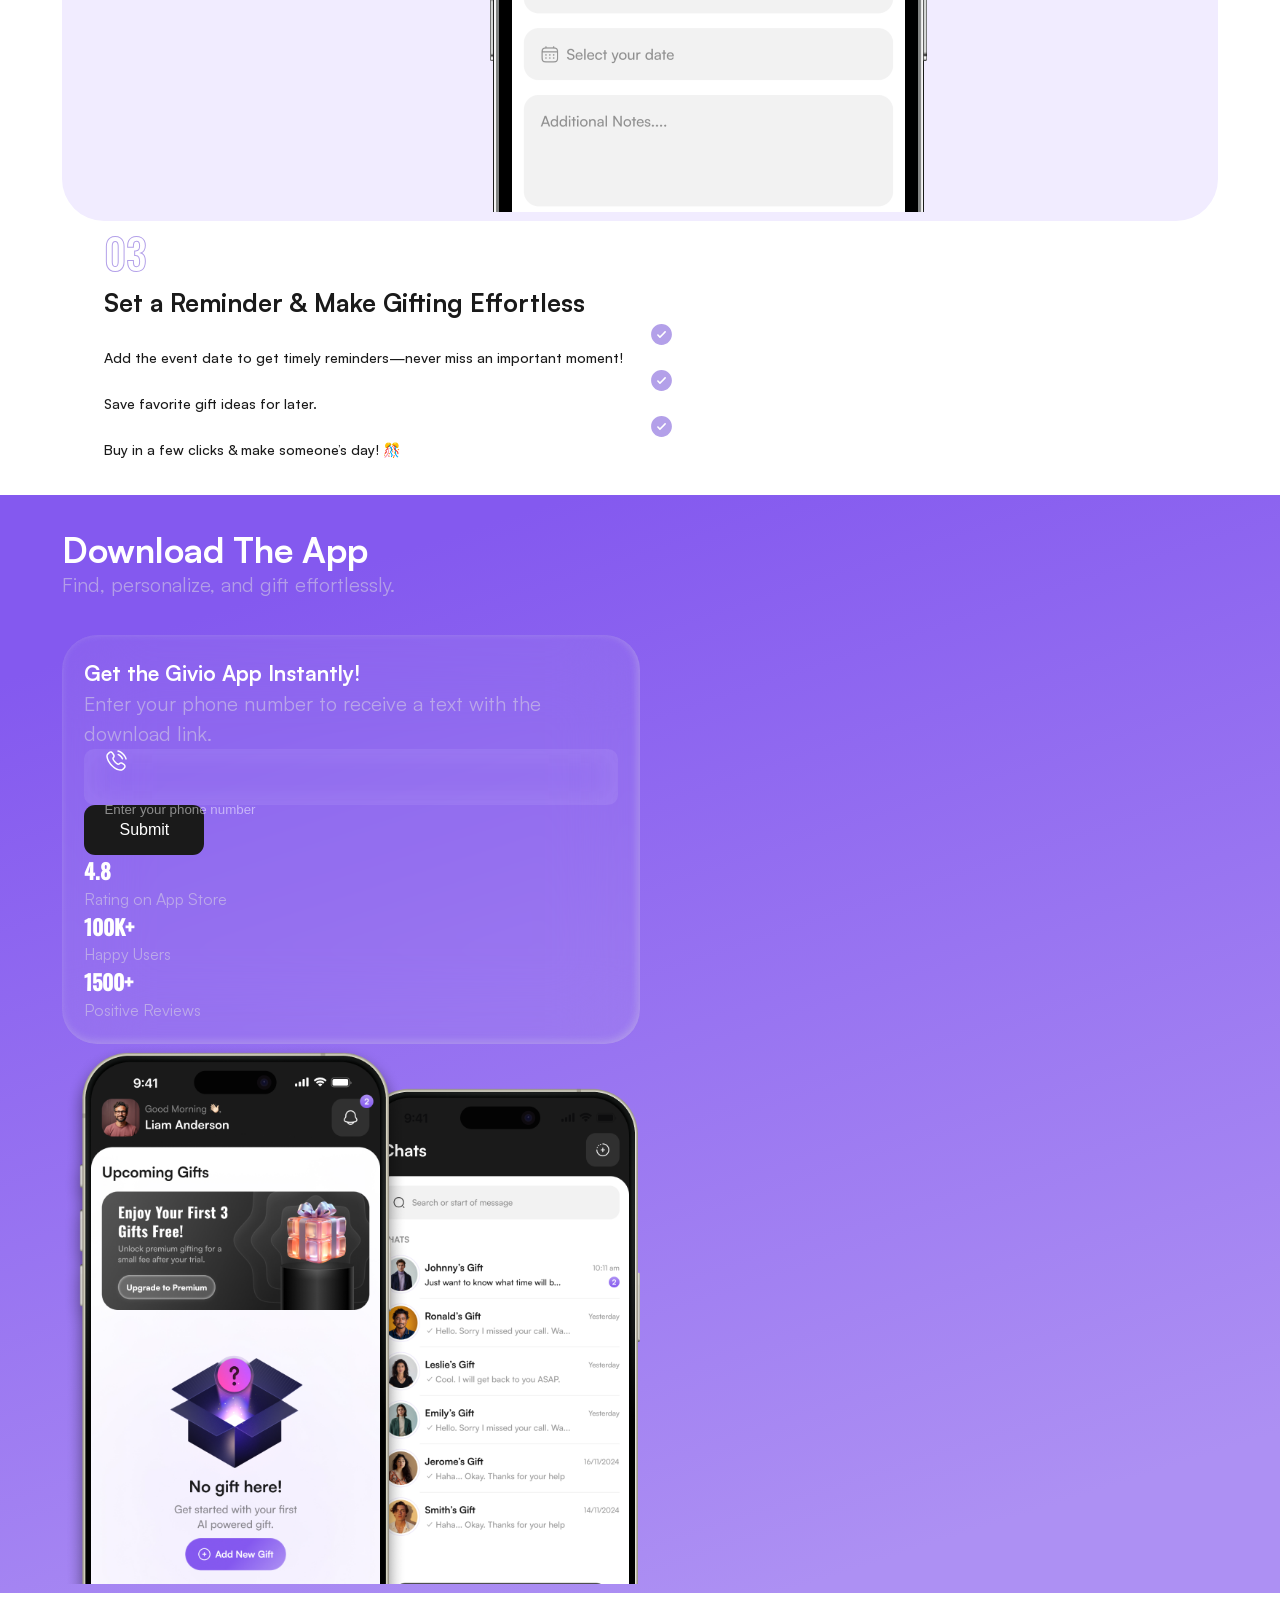
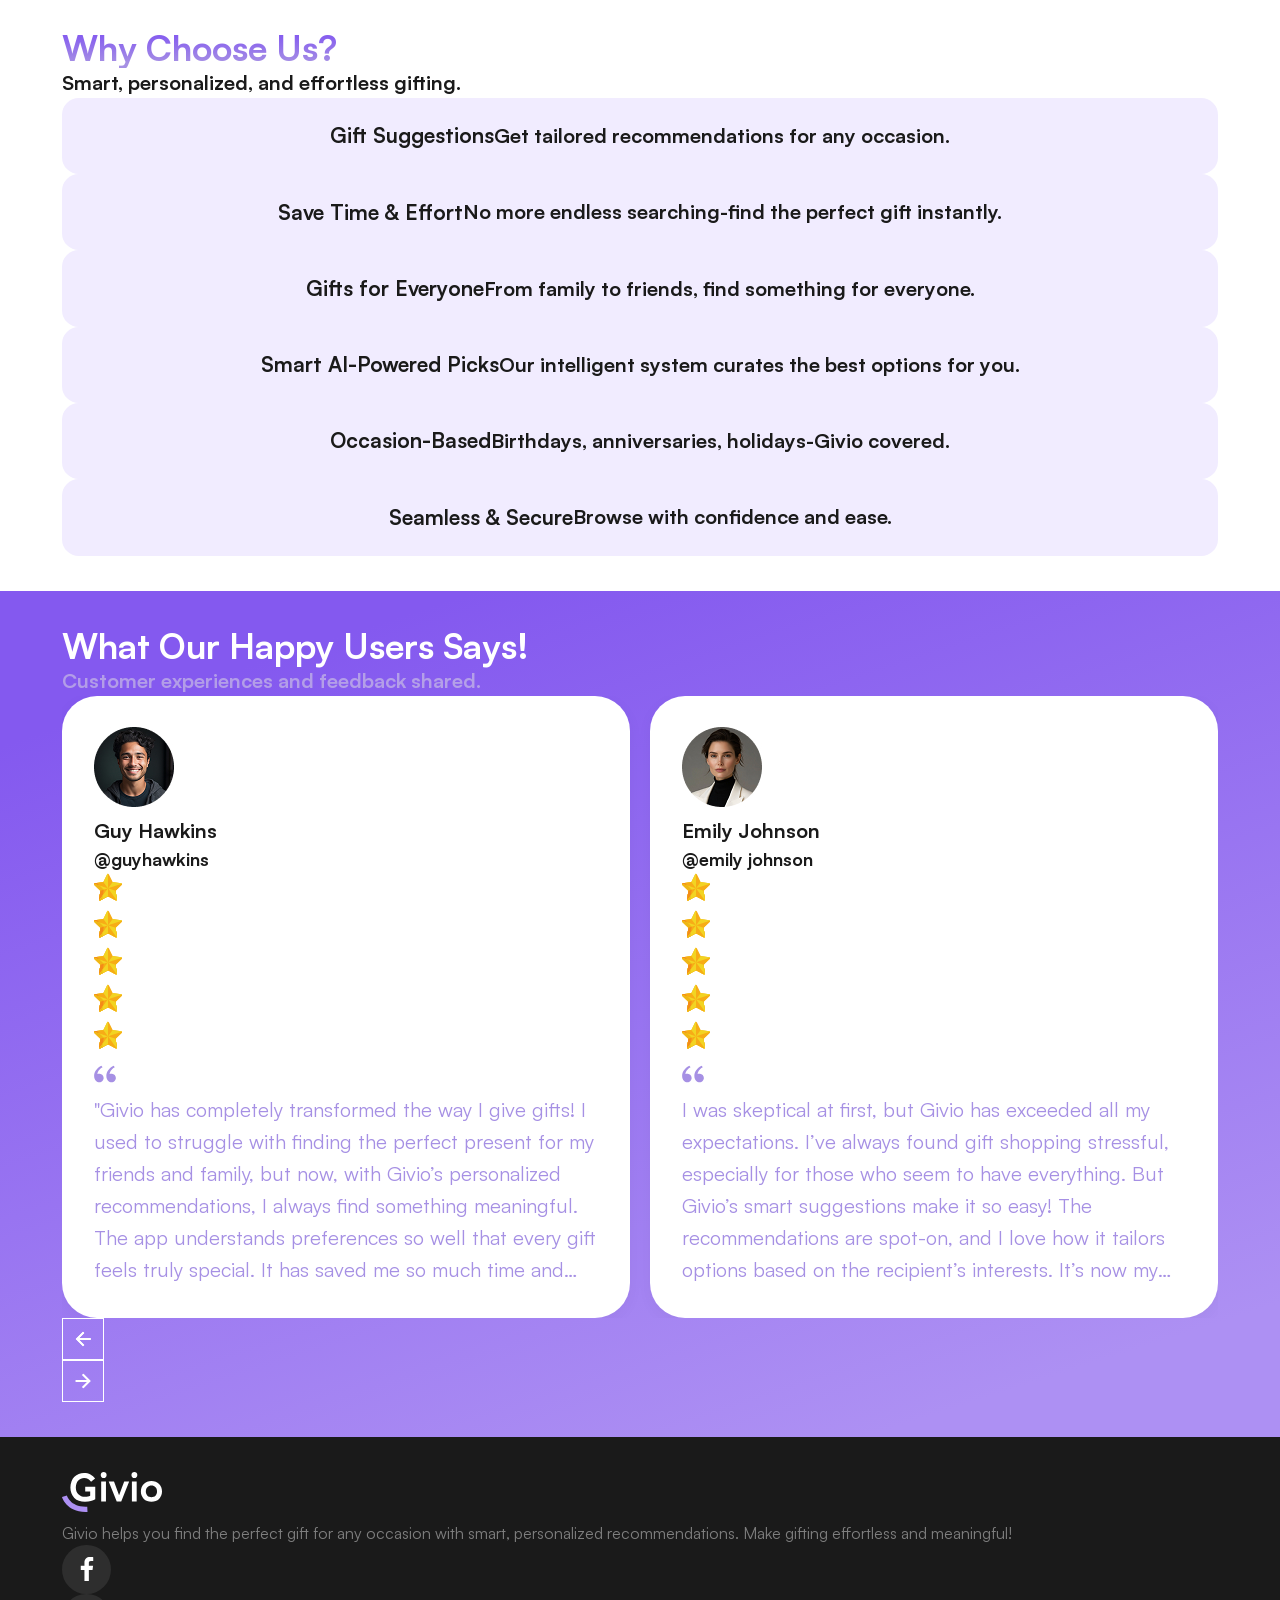
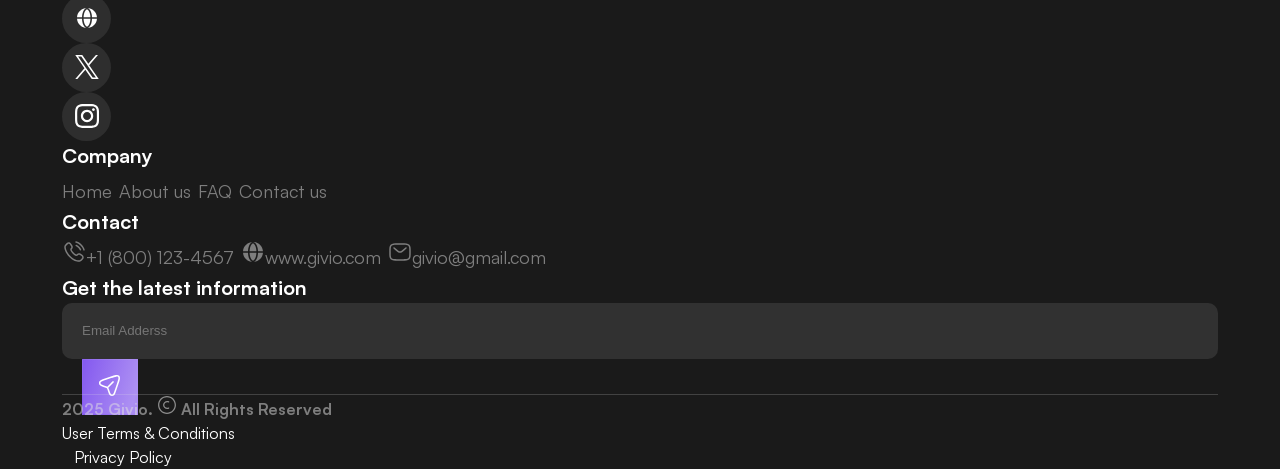
==== commit aee2686e: "wave effect added" ====
--- a/index.html
+++ b/index.html
@@ -4,9 +4,35 @@
     <meta charset="UTF-8" />
     <meta http-equiv="X-UA-Compatible" content="IE=edge" />
     <meta name="viewport" content="width=device-width, initial-scale=1.0" />
+    <meta name="viewport" content="width=device-width, initial-scale=1.0" />
+    <meta name="title" content="Givio - Smart Gift Recommendations" />
+    <meta
+      name="description"
+      content="Discover the perfect gift for any occasion with Givio, the smart gift recommendation platform. Curated suggestions based on preferences, trends, and unique interests make gifting effortless and meaningful."
+    />
+    <meta
+      name="keywords"
+      content="gift recommendations, personalized gifts, smart gifting, birthday gifts, anniversary gifts, holiday gifts, special occasion gifts, curated gifts"
+    />
+    <meta name="author" content="Givio" />
+    <meta name="robots" content="index, follow" />
+    <meta property="og:title" content="Givio - Smart Gift Recommendations" />
+    <meta
+      property="og:description"
+      content="Find the perfect gift for birthdays, holidays, and special moments with Givio. Personalized and effortless gifting made simple."
+    />
+    <meta property="og:image" content="" />
+    <meta property="og:url" content="" />
+    <meta property="og:type" content="website" />
+    <meta name="twitter:card" content="summary_large_image" />
+    <meta name="twitter:title" content="Givio - Smart Gift Recommendations" />
+    <meta
+      name="twitter:description"
+      content="Givio makes finding the perfect gift effortless with curated suggestions tailored to your needs."
+    />
+    <meta name="twitter:image" content="" />
+    <title>Home | Givio</title>
     <link rel="stylesheet" href="./assets/css/style.css" />
-    <title>Home | Givio</title>
-
     <link
       rel="icon"
       type="image/png"
@@ -67,7 +93,7 @@
               </li>
             </ul>
           </nav>
-          <div class="d-flex align-items-center gap-3 gap-sm-5">
+          <div class="d-flex align-items-center gap-4 gap-sm-5">
             <a href="" class="h5 mb-0 fw-bold text-white mob-btn"
               ><span class="d-none d-lg-flex">Login</span
               ><span data-icon="iconLogin" class="d-flex d-lg-none"></span
@@ -116,7 +142,11 @@
                 personalized gift suggestions based on preferences, trends, and
                 unique interests—making gifting effortless and meaningful.
               </p>
-              <a href="" class="hero-apple-store-btn d-inline-block">
+              <a
+                href="https://www.apple.com/in/app-store/"
+                target="_blank"
+                class="hero-apple-store-btn d-inline-block"
+              >
                 <img
                   src="./assets/images/icons/apple-store-btn.svg"
                   alt="Apple Store"
@@ -143,6 +173,9 @@
           alt="Dots"
           class="w-100 h-100 z-n1"
         />
+      </div>
+      <div class="position-absolute w-100 bottom-0">
+        <span data-icon="iconWave"></span>
       </div>
     </section>
     <!-- HERO SECTION ENDS -->
@@ -337,9 +370,7 @@
               class="download-app-content align-self-center white-gradient-card radius-xl"
             >
               <div>
-                <h6 class="text-white mb-2 h2">
-                  Get the Givio App Instantly!
-                </h6>
+                <h6 class="text-white mb-2 h2">Get the Givio App Instantly!</h6>
                 <p class="mb-0 h4 download-app-subTitle mb-5">
                   Enter your phone number to receive a text with the download
                   link.
@@ -463,7 +494,7 @@
             <div class="swiper-wrapper">
               <div class="swiper-slide">
                 <div
-                  class="feedback-card d-flex flex-column gap-4 radius-xl bg-white"
+                  class="feedback-card d-flex flex-column gap-4 radius-xl bg-white justify-content-between"
                 >
                   <div
                     class="feedback-card-header d-flex align-items-start justify-content-between flex-wrap flex-lg-nowrap gap-3"
@@ -516,26 +547,28 @@
                       </div>
                     </div>
                   </div>
-                  <div
-                    class="quote-icon text-dull-lavender"
-                    data-icon="iconDoubleQuote"
-                  ></div>
-                  <p
-                    class="text-dull-lavender fw-medium mb-0 h4 lh-16 text-ellipsis line-clamp-6"
-                  >
-                    "Givio has completely transformed the way I give gifts! I
-                    used to struggle with finding the perfect present for my
-                    friends and family, but now, with Givio’s personalized
-                    recommendations, I always find something meaningful. The app
-                    understands preferences so well that every gift feels truly
-                    special. It has saved me so much time and effort-I can’t
-                    imagine shopping without it!"
-                  </p>
+                  <div>
+                    <div
+                      class="quote-icon text-dull-lavender mb-3"
+                      data-icon="iconDoubleQuote"
+                    ></div>
+                    <p
+                      class="text-dull-lavender fw-medium mb-0 h4 lh-16 text-ellipsis line-clamp-6"
+                    >
+                      "Givio has completely transformed the way I give gifts! I
+                      used to struggle with finding the perfect present for my
+                      friends and family, but now, with Givio’s personalized
+                      recommendations, I always find something meaningful. The
+                      app understands preferences so well that every gift feels
+                      truly special. It has saved me so much time and effort-I
+                      can’t imagine shopping without it!"
+                    </p>
+                  </div>
                 </div>
               </div>
               <div class="swiper-slide">
                 <div
-                  class="feedback-card d-flex flex-column gap-4 radius-xl bg-white"
+                  class="feedback-card d-flex flex-column gap-4 radius-xl bg-white justify-content-between"
                 >
                   <div
                     class="feedback-card-header d-flex align-items-start justify-content-between flex-wrap flex-lg-nowrap gap-3"
@@ -588,26 +621,28 @@
                       </div>
                     </div>
                   </div>
-                  <div
-                    class="quote-icon text-dull-lavender"
-                    data-icon="iconDoubleQuote"
-                  ></div>
-                  <p
-                    class="text-dull-lavender fw-medium mb-0 h4 lh-16 text-ellipsis line-clamp-6"
-                  >
-                    I was skeptical at first, but Givio has exceeded all my
-                    expectations. I’ve always found gift shopping stressful,
-                    especially for those who seem to have everything. But
-                    Givio’s smart suggestions make it so easy! The
-                    recommendations are spot-on, and I love how it tailors
-                    options based on the recipient’s interests. It’s now my
-                    go-to for every birthday, holiday, and special occasion.
-                  </p>
+                  <div>
+                    <div
+                      class="quote-icon text-dull-lavender mb-3"
+                      data-icon="iconDoubleQuote"
+                    ></div>
+                    <p
+                      class="text-dull-lavender fw-medium mb-0 h4 lh-16 text-ellipsis line-clamp-6"
+                    >
+                      I was skeptical at first, but Givio has exceeded all my
+                      expectations. I’ve always found gift shopping stressful,
+                      especially for those who seem to have everything. But
+                      Givio’s smart suggestions make it so easy! The
+                      recommendations are spot-on, and I love how it tailors
+                      options based on the recipient’s interests. It’s now my
+                      go-to for every birthday, holiday, and special occasion.
+                    </p>
+                  </div>
                 </div>
               </div>
               <div class="swiper-slide">
                 <div
-                  class="feedback-card d-flex flex-column gap-4 radius-xl bg-white"
+                  class="feedback-card d-flex flex-column gap-4 radius-xl bg-white justify-content-between"
                 >
                   <div
                     class="feedback-card-header d-flex align-items-start justify-content-between flex-wrap flex-lg-nowrap gap-3"
@@ -660,26 +695,28 @@
                       </div>
                     </div>
                   </div>
-                  <div
-                    class="quote-icon text-dull-lavender"
-                    data-icon="iconDoubleQuote"
-                  ></div>
-                  <p
-                    class="text-dull-lavender fw-medium mb-0 h4 lh-16 text-ellipsis line-clamp-6"
-                  >
-                    "Givio has completely transformed the way I give gifts! I
-                    used to struggle with finding the perfect present for my
-                    friends and family, but now, with Givio’s personalized
-                    recommendations, I always find something meaningful. The app
-                    understands preferences so well that every gift feels truly
-                    special. It has saved me so much time and effort-I can’t
-                    imagine shopping without it!"
-                  </p>
+                  <div>
+                    <div
+                      class="quote-icon text-dull-lavender mb-3"
+                      data-icon="iconDoubleQuote"
+                    ></div>
+                    <p
+                      class="text-dull-lavender fw-medium mb-0 h4 lh-16 text-ellipsis line-clamp-6"
+                    >
+                      "Givio has completely transformed the way I give gifts! I
+                      used to struggle with finding the perfect present for my
+                      friends and family, but now, with Givio’s personalized
+                      recommendations, I always find something meaningful. The
+                      app understands preferences so well that every gift feels
+                      truly special. It has saved me so much time and effort-I
+                      can’t imagine shopping without it!"
+                    </p>
+                  </div>
                 </div>
               </div>
               <div class="swiper-slide">
                 <div
-                  class="feedback-card d-flex flex-column gap-4 radius-xl bg-white"
+                  class="feedback-card d-flex flex-column gap-4 radius-xl bg-white justify-content-between"
                 >
                   <div
                     class="feedback-card-header d-flex align-items-start justify-content-between flex-wrap flex-lg-nowrap gap-3"
@@ -732,21 +769,23 @@
                       </div>
                     </div>
                   </div>
-                  <div
-                    class="quote-icon text-dull-lavender"
-                    data-icon="iconDoubleQuote"
-                  ></div>
-                  <p
-                    class="text-dull-lavender fw-medium mb-0 h4 lh-16 text-ellipsis line-clamp-6"
-                  >
-                    I was skeptical at first, but Givio has exceeded all my
-                    expectations. I’ve always found gift shopping stressful,
-                    especially for those who seem to have everything. But
-                    Givio’s smart suggestions make it so easy! The
-                    recommendations are spot-on, and I love how it tailors
-                    options based on the recipient’s interests. It’s now my
-                    go-to for every birthday, holiday, and special occasion.
-                  </p>
+                  <div>
+                    <div
+                      class="quote-icon text-dull-lavender mb-3"
+                      data-icon="iconDoubleQuote"
+                    ></div>
+                    <p
+                      class="text-dull-lavender fw-medium mb-0 h4 lh-16 text-ellipsis line-clamp-6"
+                    >
+                      I was skeptical at first, but Givio has exceeded all my
+                      expectations. I’ve always found gift shopping stressful,
+                      especially for those who seem to have everything. But
+                      Givio’s smart suggestions make it so easy! The
+                      recommendations are spot-on, and I love how it tailors
+                      options based on the recipient’s interests. It’s now my
+                      go-to for every birthday, holiday, and special occasion.
+                    </p>
+                  </div>
                 </div>
               </div>
             </div>
@@ -775,7 +814,7 @@
         <div class="footer-content-info section-lg-py">
           <div class="row">
             <div class="col-12 col-md-6 col-lg-4 col-xl-4 col-xxl-4">
-              <a href="javascript:void(0)" class="footer-logo w-100 d-flex">
+              <a href="./index.html" class="footer-logo w-100 d-flex">
                 <img
                   class="w-100"
                   src="./assets/images/logo/logo.svg"
@@ -832,12 +871,10 @@
                 <div
                   class="mt-4 mt-md-5 d-flex flex-column gap-3 footer-link-wrapper"
                 >
-                  <a href="javascript:void(0)" class="fw-medium p big">Home</a>
-                  <a href="javascript:void(0)" class="fw-medium p big"
-                    >About us</a
-                  >
-                  <a href="javascript:void(0)" class="fw-medium p big">FAQ</a>
-                  <a href="javascript:void(0)" class="fw-medium p big"
+                  <a href="./index.html" class="fw-medium p big">Home</a>
+                  <a href="./about-us.html" class="fw-medium p big">About us</a>
+                  <a href="./faq.html" class="fw-medium p big">FAQ</a>
+                  <a href="./contact-us.html" class="fw-medium p big"
                     >Contact us</a
                   >
                 </div>
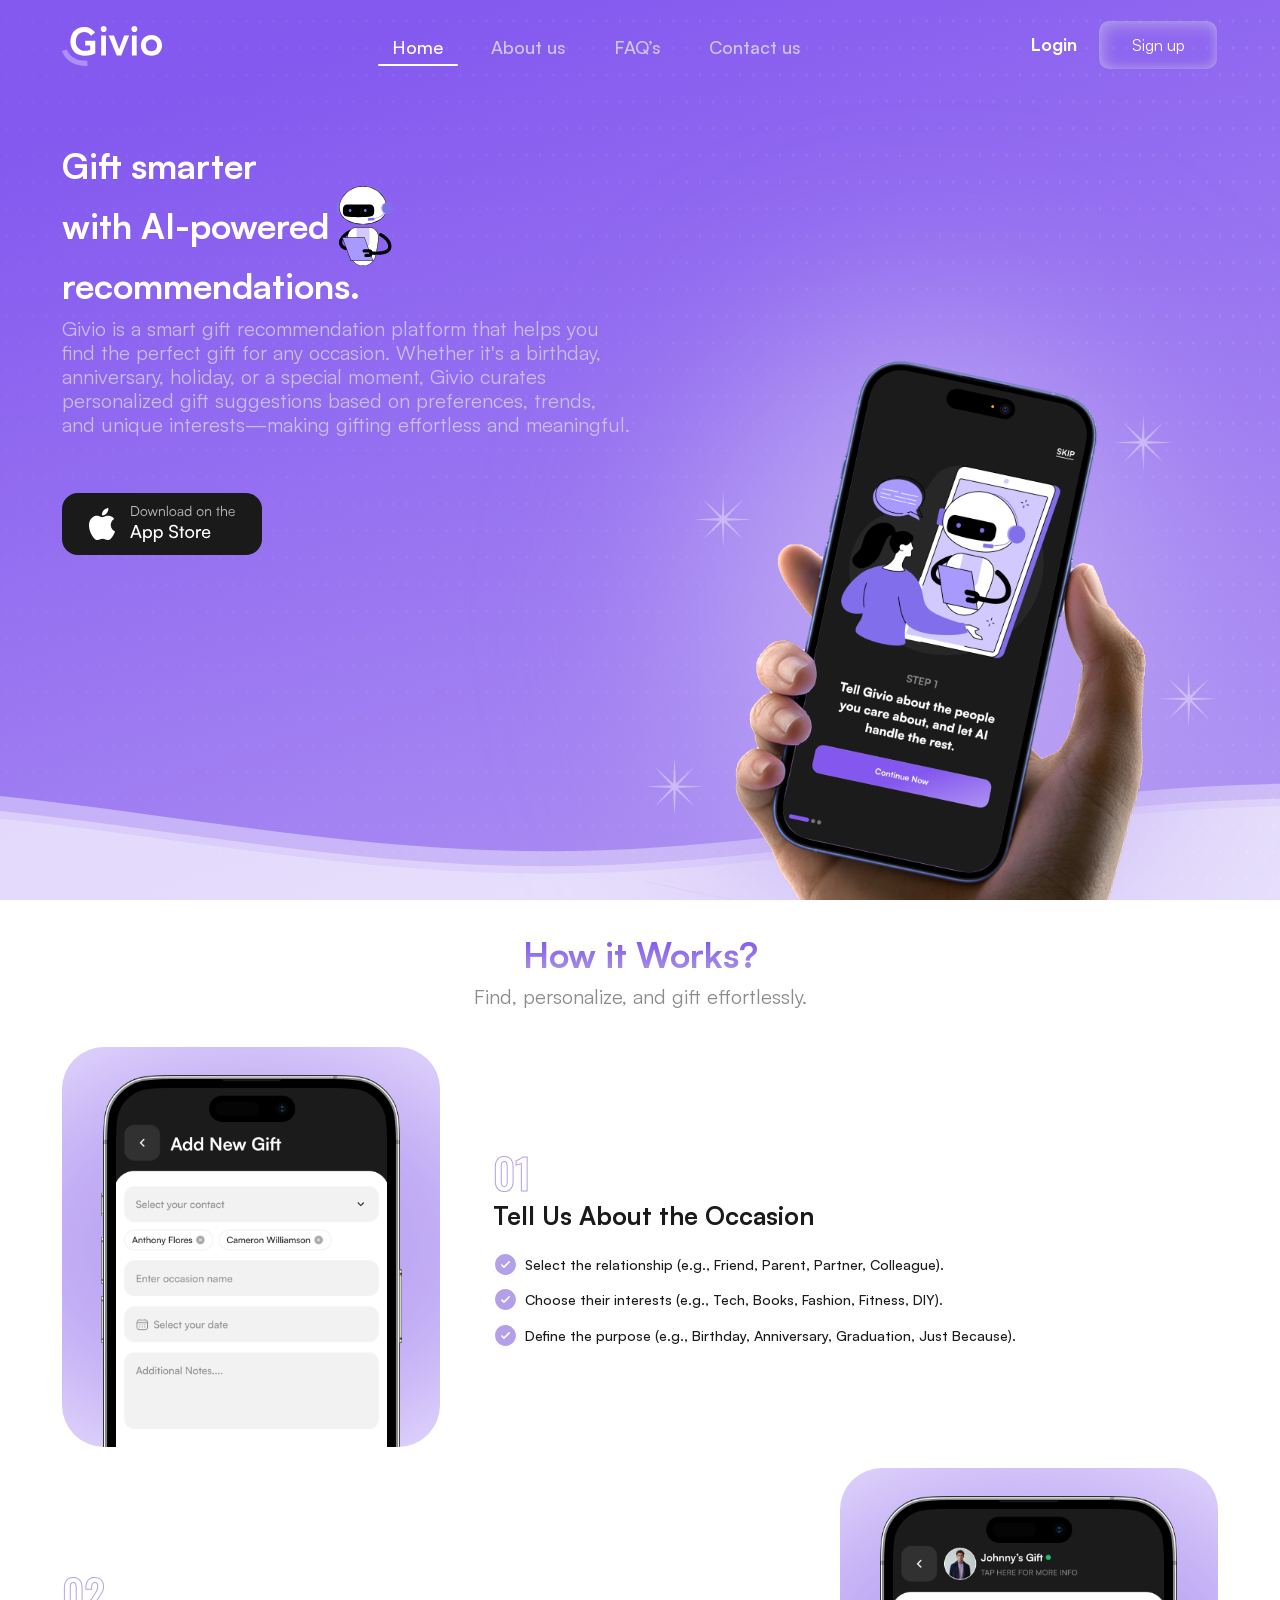
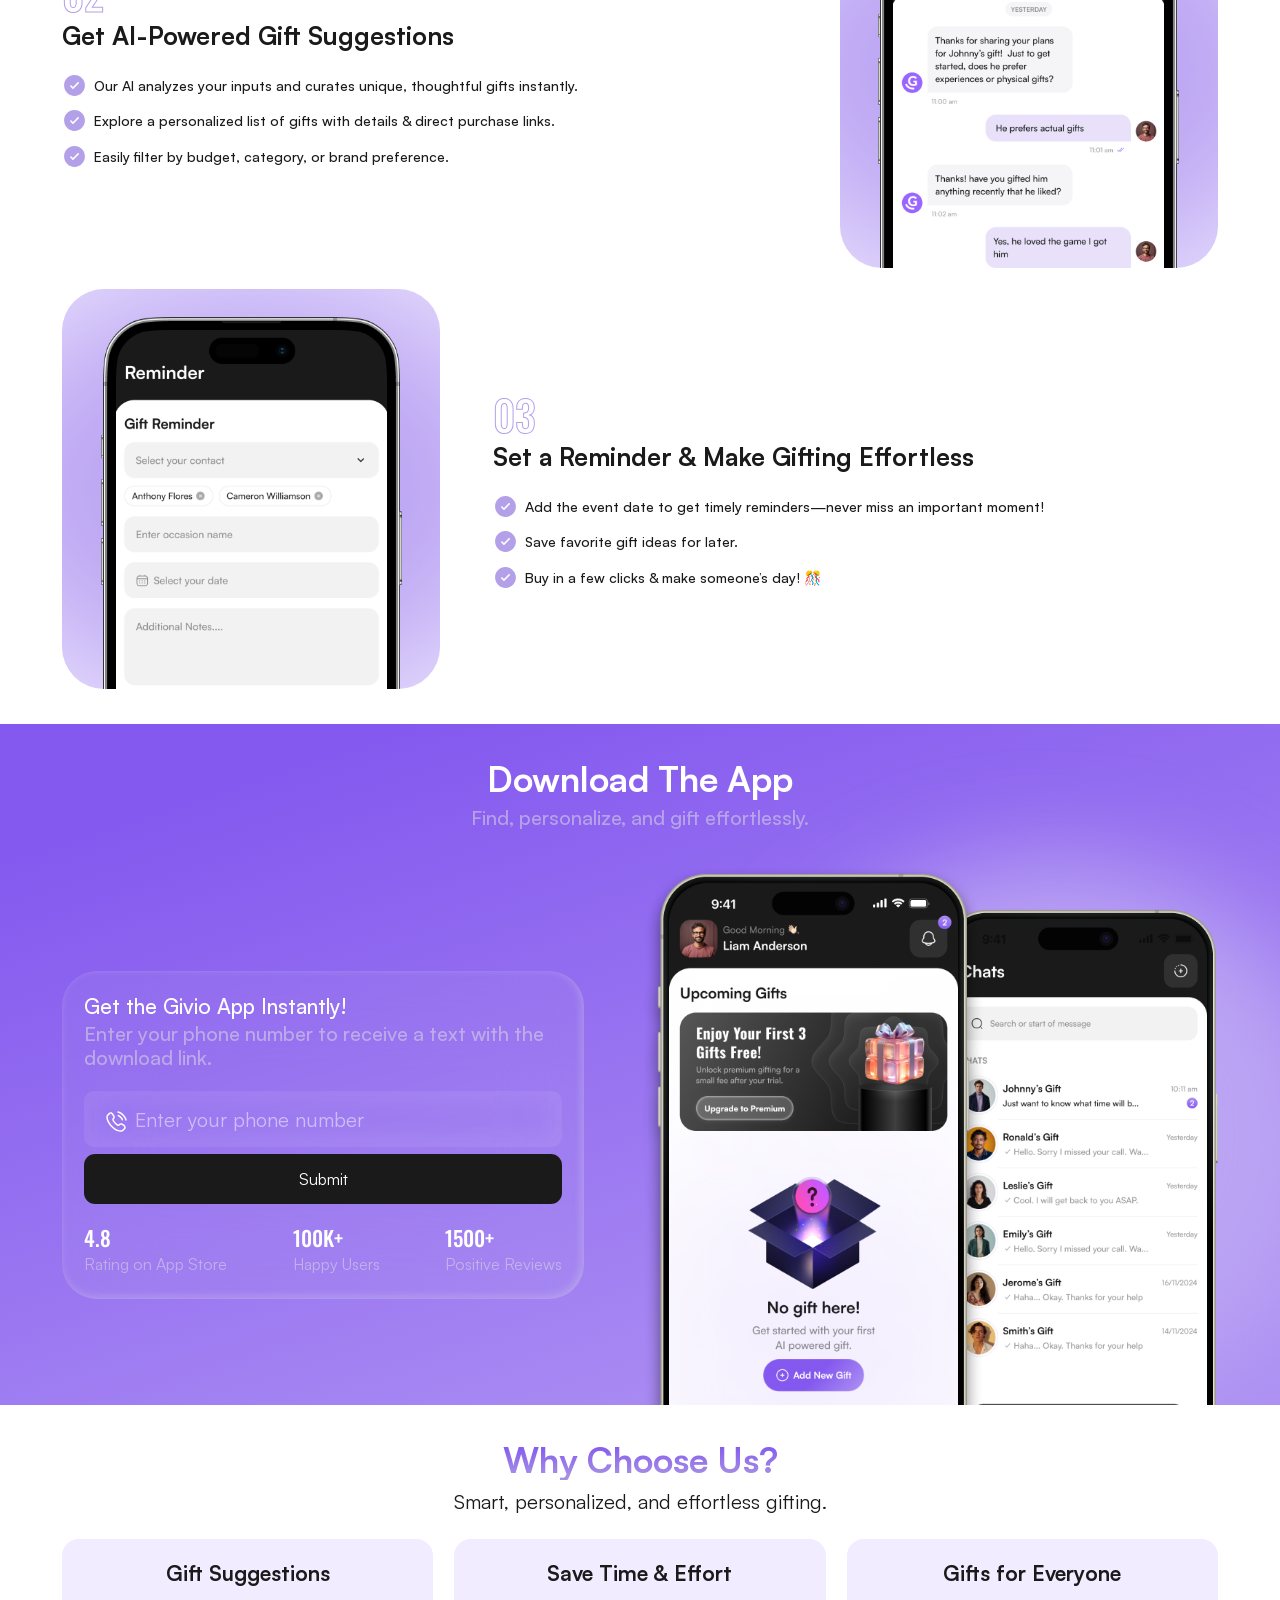
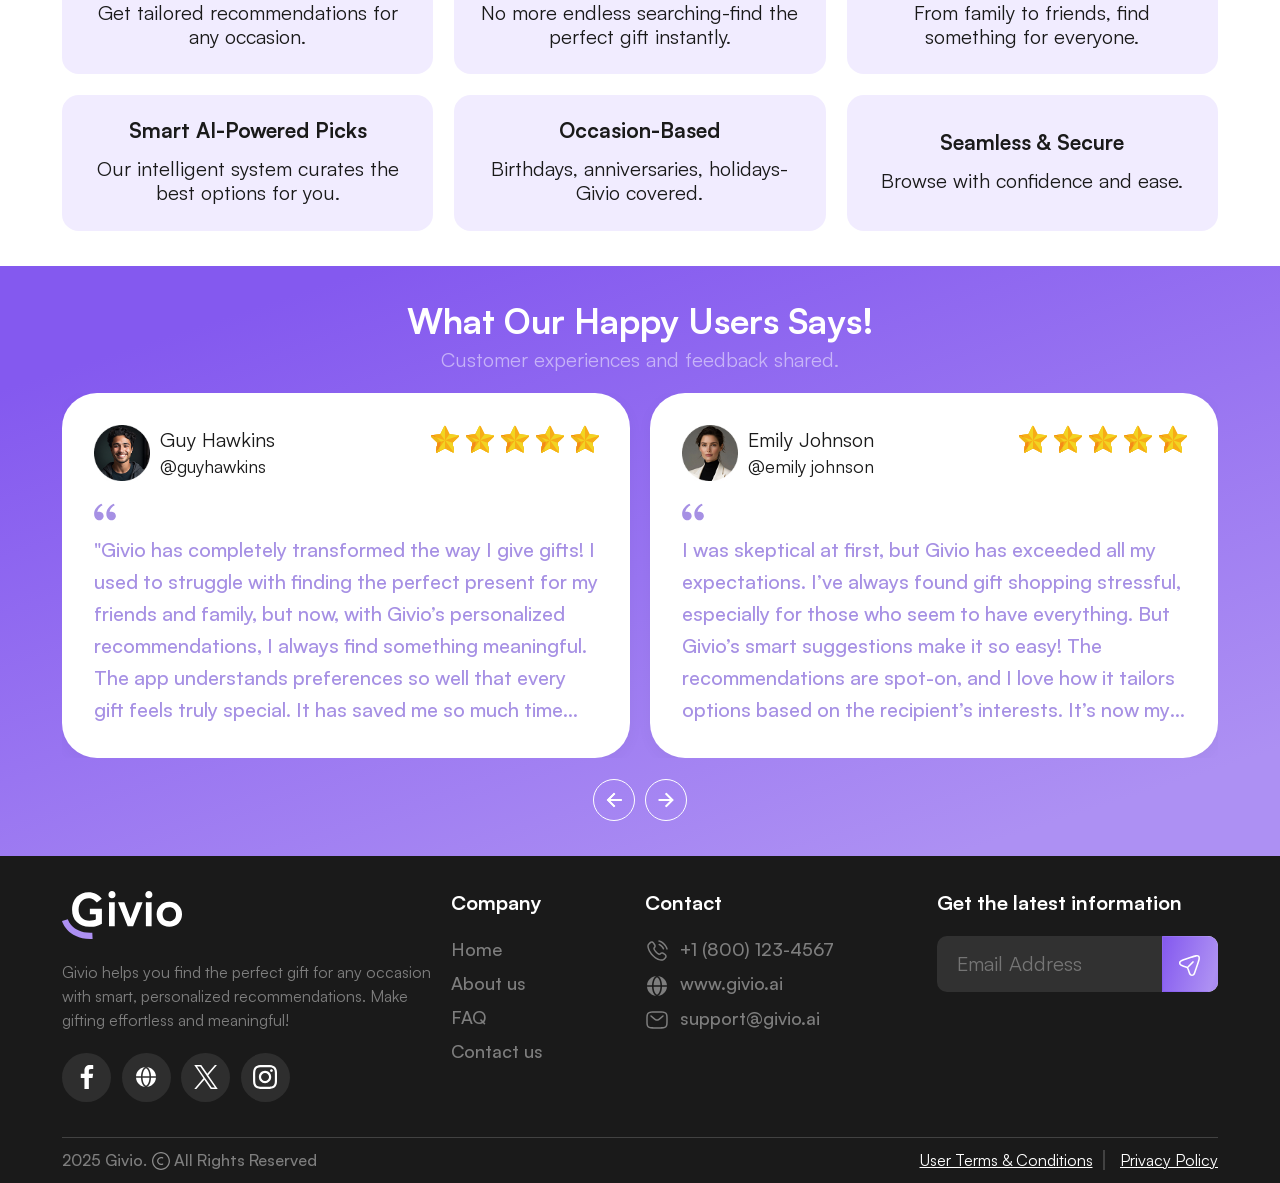
==== commit 484c2a04: "Initial commit of Givio website from designer" ====
--- a/index.html
+++ b/index.html
@@ -1,973 +1,973 @@
-<!DOCTYPE html>
-<html lang="en">
-  <head>
-    <meta charset="UTF-8" />
-    <meta http-equiv="X-UA-Compatible" content="IE=edge" />
-    <meta name="viewport" content="width=device-width, initial-scale=1.0" />
-    <meta name="viewport" content="width=device-width, initial-scale=1.0" />
-    <meta name="title" content="Givio - Smart Gift Recommendations" />
-    <meta
-      name="description"
-      content="Discover the perfect gift for any occasion with Givio, the smart gift recommendation platform. Curated suggestions based on preferences, trends, and unique interests make gifting effortless and meaningful."
-    />
-    <meta
-      name="keywords"
-      content="gift recommendations, personalized gifts, smart gifting, birthday gifts, anniversary gifts, holiday gifts, special occasion gifts, curated gifts"
-    />
-    <meta name="author" content="Givio" />
-    <meta name="robots" content="index, follow" />
-    <meta property="og:title" content="Givio - Smart Gift Recommendations" />
-    <meta
-      property="og:description"
-      content="Find the perfect gift for birthdays, holidays, and special moments with Givio. Personalized and effortless gifting made simple."
-    />
-    <meta property="og:image" content="" />
-    <meta property="og:url" content="" />
-    <meta property="og:type" content="website" />
-    <meta name="twitter:card" content="summary_large_image" />
-    <meta name="twitter:title" content="Givio - Smart Gift Recommendations" />
-    <meta
-      name="twitter:description"
-      content="Givio makes finding the perfect gift effortless with curated suggestions tailored to your needs."
-    />
-    <meta name="twitter:image" content="" />
-    <title>Home | Givio</title>
-    <link rel="stylesheet" href="./assets/css/style.css" />
-    <link
-      rel="icon"
-      type="image/png"
-      href="./assets/images/favicon/favicon-96x96.png"
-      sizes="96x96"
-    />
-    <link
-      rel="icon"
-      type="image/svg+xml"
-      href="./assets/images/favicon/favicon.svg"
-    />
-    <link rel="shortcut icon" href="./assets/images/favicon/favicon.ico" />
-    <link
-      rel="apple-touch-icon"
-      sizes="180x180"
-      href="./assets/images/favicon/apple-touch-icon.png"
-    />
-    <link rel="manifest" href="./site.webmanifest" />
-  </head>
-  <body>
-    <!-- HEADER STARTS -->
-    <header
-      class="header-section position-fixed w-100 top-0 d-flex justify-content-center align-items-center"
-    >
-      <div class="container">
-        <div class="d-flex justify-content-between align-items-center">
-          <a href="index.html" class="logo-wrap w-100">
-            <img
-              src="./assets/images/logo/logo.svg"
-              alt="Givio"
-              class="w-100 h-100"
-            />
-          </a>
-          <nav>
-            <div class="header-overlay"></div>
-            <ul class="header-nav-list d-flex align-items-center">
-              <li>
-                <a
-                  href="index.html"
-                  class="header-link h5 mb-0 fw-medium active"
-                  >Home</a
-                >
-              </li>
-              <li>
-                <a href="about-us.html" class="header-link h5 mb-0 fw-medium"
-                  >About us</a
-                >
-              </li>
-              <li>
-                <a href="faq.html" class="header-link h5 mb-0 fw-medium"
-                  >FAQ’s</a
-                >
-              </li>
-              <li>
-                <a href="contact-us.html" class="header-link h5 mb-0 fw-medium"
-                  >Contact us</a
-                >
-              </li>
-            </ul>
-          </nav>
-          <div class="d-flex align-items-center gap-4 gap-sm-5">
-            <a href="" class="h5 mb-0 fw-bold text-white mob-btn"
-              ><span class="d-none d-lg-flex">Login</span
-              ><span data-icon="iconLogin" class="d-flex d-lg-none"></span
-            ></a>
-            <a href="" class="custom-btn white-gradient-btn text-white mob-btn"
-              ><span class="d-none d-lg-flex">Sign up</span
-              ><span data-icon="iconRegister" class="d-flex d-lg-none"> </span
-            ></a>
-            <div
-              class="hamburger d-block d-lg-none z-2 cursor-pointer"
-              id="hamburger"
-            >
-              <div class="hamburger-line"></div>
-              <div class="hamburger-line"></div>
-              <div class="hamburger-line"></div>
-            </div>
-          </div>
-        </div>
-      </div>
-    </header>
-    <!-- HEADER ENDS -->
-    <!-- HERO SECTION STARTS -->
-    <section
-      class="hero-section bg-primary-gradient overflow-hidden position-relative"
-    >
-      <div class="container min-h-inherit position-relative z-2">
-        <div class="row min-h-inherit">
-          <div class="col-12 col-lg-6">
-            <div class="hero-content-wrap section-lg-pt">
-              <h1 class="secondary-title fw-bolder mb-4">
-                <span class="d-block">Gift smarter</span>
-                <span class="d-inline-flex align-items-center gap-3"
-                  >with AI-powered
-                  <img
-                    src="./assets/images/icons/min-robot.svg"
-                    alt="Mini Robot"
-                    class="mini-robot"
-                  />
-                </span>
-                <span class="d-block">recommendations.</span>
-              </h1>
-              <p class="h4 mb-0 fw-normal">
-                Givio is a smart gift recommendation platform that helps you
-                find the perfect gift for any occasion. Whether it's a birthday,
-                anniversary, holiday, or a special moment, Givio curates
-                personalized gift suggestions based on preferences, trends, and
-                unique interests—making gifting effortless and meaningful.
-              </p>
-              <a
-                href="https://www.apple.com/in/app-store/"
-                target="_blank"
-                class="hero-apple-store-btn d-inline-block"
-              >
-                <img
-                  src="./assets/images/icons/apple-store-btn.svg"
-                  alt="Apple Store"
-                  class="w-100"
-                />
-              </a>
-            </div>
-          </div>
-          <div class="col-12 col-lg-6 align-self-end">
-            <div class="hero-img-wrap ms-lg-auto mx-auto position-relative">
-              <img
-                src="./assets/images/covers/hero-phone.png"
-                alt="Phone in Hand"
-                class="w-100 h-100 position-relative z-2"
-              />
-            </div>
-          </div>
-        </div>
-      </div>
-
-      <div class="hero-dots-bg position-absolute w-100 h-100 start-0 top-0">
-        <img
-          src="./assets/images/background/bg-dots.png"
-          alt="Dots"
-          class="w-100 h-100 z-n1"
-        />
-      </div>
-      <div class="position-absolute w-100 bottom-0">
-        <span data-icon="iconWave"></span>
-      </div>
-    </section>
-    <!-- HERO SECTION ENDS -->
-    <!-- HOW IT WORKS STARTS -->
-    <section class="section-lg-py">
-      <div class="container">
-        <div class="text-center section-lg-mb">
-          <h2 class="primary-title text-primary-gradient mb-3">
-            How it Works?
-          </h2>
-          <p class="h4 mb-0 fw-normal lh-base opacity-50">
-            Find, personalize, and gift effortlessly.
-          </p>
-        </div>
-        <div class="row gap-4 gap-md-0 align-items-center section-sm-mb">
-          <div class="col-md-4">
-            <div class="how-it-work-img-wrap position-relative">
-              <div class="how-it-work-img w-100">
-                <img
-                  src="./assets/images/covers/how-it-works-phone-1.png"
-                  alt="Phone"
-                  class="w-100 h-100"
-                />
-              </div>
-            </div>
-          </div>
-          <div class="col-md-8">
-            <div class="how-it-work-content-card">
-              <span class="font-bordered font-secondary h1 d-inline-block mb-2"
-                >01</span
-              >
-              <h3 class="fw-bold mb-5">Tell Us About the Occasion</h3>
-              <ul class="how-it-work-list d-flex flex-column gap-4">
-                <li class="d-flex align-items-center gap-3">
-                  <span
-                    data-icon="circleStar"
-                    class="flex-center text-light-purple"
-                  ></span>
-                  <p class="paragraph-sm-text mb-0">
-                    Select the relationship (e.g., Friend, Parent, Partner,
-                    Colleague).
-                  </p>
-                </li>
-                <li class="d-flex align-items-center gap-3">
-                  <span
-                    data-icon="circleStar"
-                    class="flex-center text-light-purple"
-                  ></span>
-                  <p class="paragraph-sm-text mb-0">
-                    Choose their interests (e.g., Tech, Books, Fashion, Fitness,
-                    DIY).
-                  </p>
-                </li>
-                <li class="d-flex align-items-center gap-3">
-                  <span
-                    data-icon="circleStar"
-                    class="flex-center text-light-purple"
-                  ></span>
-                  <p class="paragraph-sm-text mb-0">
-                    Define the purpose (e.g., Birthday, Anniversary, Graduation,
-                    Just Because).
-                  </p>
-                </li>
-              </ul>
-            </div>
-          </div>
-        </div>
-        <div class="row gap-4 gap-md-0 align-items-center section-sm-mb">
-          <div class="col-md-4 order-md-1">
-            <div class="how-it-work-img-wrap position-relative">
-              <div class="how-it-work-img w-100">
-                <img
-                  src="./assets/images/covers/how-it-works-phone-2.png"
-                  alt="Phone"
-                  class="w-100 h-100"
-                />
-              </div>
-            </div>
-          </div>
-          <div class="col-md-8">
-            <div class="how-it-work-content-card card-reverse">
-              <span class="font-bordered font-secondary h1 d-inline-block mb-2"
-                >02</span
-              >
-              <h3 class="fw-bold mb-5">Get AI-Powered Gift Suggestions</h3>
-              <ul class="how-it-work-list d-flex flex-column gap-4">
-                <li class="d-flex align-items-center gap-3">
-                  <span
-                    data-icon="circleStar"
-                    class="flex-center text-light-purple"
-                  ></span>
-                  <p class="paragraph-sm-text mb-0">
-                    Our AI analyzes your inputs and curates unique, thoughtful
-                    gifts instantly.
-                  </p>
-                </li>
-                <li class="d-flex align-items-center gap-3">
-                  <span
-                    data-icon="circleStar"
-                    class="flex-center text-light-purple"
-                  ></span>
-                  <p class="paragraph-sm-text mb-0">
-                    Explore a personalized list of gifts with details & direct
-                    purchase links.
-                  </p>
-                </li>
-                <li class="d-flex align-items-center gap-3">
-                  <span
-                    data-icon="circleStar"
-                    class="flex-center text-light-purple"
-                  ></span>
-                  <p class="paragraph-sm-text mb-0">
-                    Easily filter by budget, category, or brand preference.
-                  </p>
-                </li>
-              </ul>
-            </div>
-          </div>
-        </div>
-        <div class="row gap-4 gap-md-0 align-items-center">
-          <div class="col-md-4">
-            <div class="how-it-work-img-wrap position-relative">
-              <div class="how-it-work-img w-100">
-                <img
-                  src="./assets/images/covers/how-it-works-phone-3.png"
-                  alt="Phone"
-                  class="w-100 h-100"
-                />
-              </div>
-            </div>
-          </div>
-          <div class="col-md-8">
-            <div class="how-it-work-content-card">
-              <span class="font-bordered font-secondary h1 d-inline-block mb-2"
-                >03</span
-              >
-              <h3 class="fw-bold mb-5">
-                Set a Reminder & Make Gifting Effortless
-              </h3>
-              <ul class="how-it-work-list d-flex flex-column gap-4">
-                <li class="d-flex align-items-center gap-3">
-                  <span
-                    data-icon="circleStar"
-                    class="flex-center text-light-purple"
-                  ></span>
-                  <p class="paragraph-sm-text mb-0">
-                    Add the event date to get timely reminders—never miss an
-                    important moment!
-                  </p>
-                </li>
-                <li class="d-flex align-items-center gap-3">
-                  <span
-                    data-icon="circleStar"
-                    class="flex-center text-light-purple"
-                  ></span>
-                  <p class="paragraph-sm-text mb-0">
-                    Save favorite gift ideas for later.
-                  </p>
-                </li>
-                <li class="d-flex align-items-center gap-3">
-                  <span
-                    data-icon="circleStar"
-                    class="flex-center text-light-purple"
-                  ></span>
-                  <p class="paragraph-sm-text mb-0">
-                    Buy in a few clicks & make someone’s day! 🎊
-                  </p>
-                </li>
-              </ul>
-            </div>
-          </div>
-        </div>
-      </div>
-    </section>
-    <!-- HOW IT WORKS STARTS -->
-    <!-- DOWNLOAD-APP SECTION START  -->
-    <section
-      class="download-app bg-primary-gradient section-lg-pt overflow-hidden"
-    >
-      <div class="container">
-        <div class="download-app-wrapper">
-          <h2 class="primary-title text-white text-center mb-3">
-            Download The App
-          </h2>
-          <p class="mb-0 h4 download-app-subTitle text-center">
-            Find, personalize, and gift effortlessly.
-          </p>
-          <div
-            class="download-app-inner section-lg-pt d-flex flex-column flex-lg-row align-items-end"
-          >
-            <div
-              class="download-app-content align-self-center white-gradient-card radius-xl"
-            >
-              <div>
-                <h6 class="text-white mb-2 h2">Get the Givio App Instantly!</h6>
-                <p class="mb-0 h4 download-app-subTitle mb-5">
-                  Enter your phone number to receive a text with the download
-                  link.
-                </p>
-                <div
-                  class="transparent-input input d-flex gap-3 align-items-center"
-                >
-                  <span data-icon="iconCall"></span>
-                  <input
-                    type="number"
-                    name="input"
-                    placeholder="Enter your phone number"
-                  />
-                </div>
-                <button class="custom-btn dark-btn w-100 mt-3">Submit</button>
-              </div>
-              <div
-                class="d-flex gap-4 flex-wrap flex-lg-nowrap mt-5 justify-content-between align-items-center"
-              >
-                <div>
-                  <h2 class="text-white font-secondary mb-1">4.8</h2>
-                  <p class="download-app-subTitle mb-0">Rating on App Store</p>
-                </div>
-                <div>
-                  <h2 class="text-white font-secondary mb-1">100K+</h2>
-                  <p class="download-app-subTitle mb-0">Happy Users</p>
-                </div>
-                <div>
-                  <h2 class="text-white font-secondary mb-1">1500+</h2>
-                  <p class="download-app-subTitle mb-0">Positive Reviews</p>
-                </div>
-              </div>
-            </div>
-            <div
-              class="download-app-imageWrapper mx-auto position-relative z-1"
-            >
-              <img
-                src="./assets/images/covers/download-app-phones.png"
-                alt="Download App"
-                class="img-fluid w-100 object-fit-cover"
-              />
-            </div>
-          </div>
-        </div>
-      </div>
-    </section>
-    <!-- DOWNLOAD-APP SECTION END  -->
-    <!-- WHY CHOOSE US STARTS -->
-    <section class="section-lg-py">
-      <div class="container">
-        <h2 class="primary-title mb-4 text-primary-gradient text-center">
-          Why Choose Us?
-        </h2>
-        <h4 class="text-black-shade-70 fw-normal text-center mb-0">
-          Smart, personalized, and effortless gifting.
-        </h4>
-        <div class="d-grid why-choose-us-card-grid-wrapper mt-5 pt-2">
-          <div
-            class="why-choose-us-detail-card gap-4 flex-center flex-column radius-md"
-          >
-            <h2 class="fw-bold text-center">Gift Suggestions</h2>
-            <h3 class="text-black-shade-70 fw-normal text-center">
-              Get tailored recommendations for any occasion.
-            </h3>
-          </div>
-          <div
-            class="why-choose-us-detail-card gap-4 flex-center flex-column radius-md"
-          >
-            <h2 class="fw-bold text-center">Save Time & Effort</h2>
-            <h3 class="text-black-shade-70 fw-normal text-center">
-              No more endless searching-find the perfect gift instantly.
-            </h3>
-          </div>
-          <div
-            class="why-choose-us-detail-card gap-4 flex-center flex-column radius-md"
-          >
-            <h2 class="fw-bold text-center">Gifts for Everyone</h2>
-            <h3 class="text-black-shade-70 fw-normal text-center">
-              From family to friends, find something for everyone.
-            </h3>
-          </div>
-          <div
-            class="why-choose-us-detail-card gap-4 flex-center flex-column radius-md"
-          >
-            <h2 class="fw-bold text-center">Smart AI-Powered Picks</h2>
-            <h3 class="text-black-shade-70 fw-normal text-center">
-              Our intelligent system curates the best options for you.
-            </h3>
-          </div>
-          <div
-            class="why-choose-us-detail-card gap-4 flex-center flex-column radius-md"
-          >
-            <h2 class="fw-bold text-center">Occasion-Based</h2>
-            <h3 class="text-black-shade-70 fw-normal text-center">
-              Birthdays, anniversaries, holidays-Givio covered.
-            </h3>
-          </div>
-          <div
-            class="why-choose-us-detail-card gap-4 flex-center flex-column radius-md"
-          >
-            <h2 class="fw-bold text-center">Seamless & Secure</h2>
-            <h3 class="text-black-shade-70 fw-normal text-center">
-              Browse with confidence and ease.
-            </h3>
-          </div>
-        </div>
-      </div>
-    </section>
-    <!-- WHY CHOOSE US ENDS -->
-    <!-- FEEDBACK STARTS -->
-    <section class="section-lg-py bg-primary-gradient">
-      <div class="container">
-        <h2 class="secondary-title text-center mb-3">
-          What Our Happy Users Says!
-        </h2>
-        <h4 class="text-white-50 text-center mb-0 fw-normal">
-          Customer experiences and feedback shared.
-        </h4>
-        <div class="feedback-swiper-wrapper mt-5">
-          <div class="swiper feedbackSwiper">
-            <div class="swiper-wrapper">
-              <div class="swiper-slide">
-                <div
-                  class="feedback-card d-flex flex-column gap-4 radius-xl bg-white justify-content-between"
-                >
-                  <div
-                    class="feedback-card-header d-flex align-items-start justify-content-between flex-wrap flex-lg-nowrap gap-3"
-                  >
-                    <div class="d-flex flex-shrink-0 align-items-center gap-4">
-                      <div class="feddback-img ratio ratio-1x1 rounded-circle">
-                        <img
-                          class="radiun-inherit"
-                          src="./assets/images//covers/feedback-one.jpg"
-                          alt=""
-                        />
-                      </div>
-                      <div>
-                        <h3 class="fw-normal mb-2">Guy Hawkins</h3>
-                        <h5 class="fw-normal text-black-shade-50 mb-0">
-                          @guyhawkins
-                        </h5>
-                      </div>
-                    </div>
-                    <div class="d-flex align-items-center gap-3">
-                      <div class="star-icon ratio ratio-1x1">
-                        <img
-                          src="./assets//images/icons/star.svg"
-                          alt="star-icon"
-                        />
-                      </div>
-                      <div class="star-icon ratio ratio-1x1">
-                        <img
-                          src="./assets//images/icons/star.svg"
-                          alt="star-icon"
-                        />
-                      </div>
-                      <div class="star-icon ratio ratio-1x1">
-                        <img
-                          src="./assets//images/icons/star.svg"
-                          alt="star-icon"
-                        />
-                      </div>
-                      <div class="star-icon ratio ratio-1x1">
-                        <img
-                          src="./assets//images/icons/star.svg"
-                          alt="star-icon"
-                        />
-                      </div>
-                      <div class="star-icon ratio ratio-1x1">
-                        <img
-                          src="./assets//images/icons/star.svg"
-                          alt="star-icon"
-                        />
-                      </div>
-                    </div>
-                  </div>
-                  <div>
-                    <div
-                      class="quote-icon text-dull-lavender mb-3"
-                      data-icon="iconDoubleQuote"
-                    ></div>
-                    <p
-                      class="text-dull-lavender fw-medium mb-0 h4 lh-16 text-ellipsis line-clamp-6"
-                    >
-                      "Givio has completely transformed the way I give gifts! I
-                      used to struggle with finding the perfect present for my
-                      friends and family, but now, with Givio’s personalized
-                      recommendations, I always find something meaningful. The
-                      app understands preferences so well that every gift feels
-                      truly special. It has saved me so much time and effort-I
-                      can’t imagine shopping without it!"
-                    </p>
-                  </div>
-                </div>
-              </div>
-              <div class="swiper-slide">
-                <div
-                  class="feedback-card d-flex flex-column gap-4 radius-xl bg-white justify-content-between"
-                >
-                  <div
-                    class="feedback-card-header d-flex align-items-start justify-content-between flex-wrap flex-lg-nowrap gap-3"
-                  >
-                    <div class="d-flex flex-shrink-0 align-items-center gap-4">
-                      <div class="feddback-img ratio ratio-1x1 rounded-circle">
-                        <img
-                          class="radiun-inherit"
-                          src="./assets/images//covers/feedback-two.jpg"
-                          alt=""
-                        />
-                      </div>
-                      <div>
-                        <h3 class="fw-normal mb-2">Emily Johnson</h3>
-                        <h5 class="fw-normal text-black-shade-50 mb-0">
-                          @emily johnson
-                        </h5>
-                      </div>
-                    </div>
-                    <div class="d-flex align-items-center gap-3">
-                      <div class="star-icon ratio ratio-1x1">
-                        <img
-                          src="./assets//images/icons/star.svg"
-                          alt="star-icon"
-                        />
-                      </div>
-                      <div class="star-icon ratio ratio-1x1">
-                        <img
-                          src="./assets//images/icons/star.svg"
-                          alt="star-icon"
-                        />
-                      </div>
-                      <div class="star-icon ratio ratio-1x1">
-                        <img
-                          src="./assets//images/icons/star.svg"
-                          alt="star-icon"
-                        />
-                      </div>
-                      <div class="star-icon ratio ratio-1x1">
-                        <img
-                          src="./assets//images/icons/star.svg"
-                          alt="star-icon"
-                        />
-                      </div>
-                      <div class="star-icon ratio ratio-1x1">
-                        <img
-                          src="./assets//images/icons/star.svg"
-                          alt="star-icon"
-                        />
-                      </div>
-                    </div>
-                  </div>
-                  <div>
-                    <div
-                      class="quote-icon text-dull-lavender mb-3"
-                      data-icon="iconDoubleQuote"
-                    ></div>
-                    <p
-                      class="text-dull-lavender fw-medium mb-0 h4 lh-16 text-ellipsis line-clamp-6"
-                    >
-                      I was skeptical at first, but Givio has exceeded all my
-                      expectations. I’ve always found gift shopping stressful,
-                      especially for those who seem to have everything. But
-                      Givio’s smart suggestions make it so easy! The
-                      recommendations are spot-on, and I love how it tailors
-                      options based on the recipient’s interests. It’s now my
-                      go-to for every birthday, holiday, and special occasion.
-                    </p>
-                  </div>
-                </div>
-              </div>
-              <div class="swiper-slide">
-                <div
-                  class="feedback-card d-flex flex-column gap-4 radius-xl bg-white justify-content-between"
-                >
-                  <div
-                    class="feedback-card-header d-flex align-items-start justify-content-between flex-wrap flex-lg-nowrap gap-3"
-                  >
-                    <div class="d-flex flex-shrink-0 align-items-center gap-4">
-                      <div class="feddback-img ratio ratio-1x1 rounded-circle">
-                        <img
-                          class="radiun-inherit"
-                          src="./assets/images//covers/feedback-one.jpg"
-                          alt=""
-                        />
-                      </div>
-                      <div>
-                        <h3 class="fw-normal mb-2">Guy Hawkins</h3>
-                        <h5 class="fw-normal text-black-shade-50 mb-0">
-                          @guyhawkins
-                        </h5>
-                      </div>
-                    </div>
-                    <div class="d-flex align-items-center gap-3">
-                      <div class="star-icon ratio ratio-1x1">
-                        <img
-                          src="./assets//images/icons/star.svg"
-                          alt="star-icon"
-                        />
-                      </div>
-                      <div class="star-icon ratio ratio-1x1">
-                        <img
-                          src="./assets//images/icons/star.svg"
-                          alt="star-icon"
-                        />
-                      </div>
-                      <div class="star-icon ratio ratio-1x1">
-                        <img
-                          src="./assets//images/icons/star.svg"
-                          alt="star-icon"
-                        />
-                      </div>
-                      <div class="star-icon ratio ratio-1x1">
-                        <img
-                          src="./assets//images/icons/star.svg"
-                          alt="star-icon"
-                        />
-                      </div>
-                      <div class="star-icon ratio ratio-1x1">
-                        <img
-                          src="./assets//images/icons/star.svg"
-                          alt="star-icon"
-                        />
-                      </div>
-                    </div>
-                  </div>
-                  <div>
-                    <div
-                      class="quote-icon text-dull-lavender mb-3"
-                      data-icon="iconDoubleQuote"
-                    ></div>
-                    <p
-                      class="text-dull-lavender fw-medium mb-0 h4 lh-16 text-ellipsis line-clamp-6"
-                    >
-                      "Givio has completely transformed the way I give gifts! I
-                      used to struggle with finding the perfect present for my
-                      friends and family, but now, with Givio’s personalized
-                      recommendations, I always find something meaningful. The
-                      app understands preferences so well that every gift feels
-                      truly special. It has saved me so much time and effort-I
-                      can’t imagine shopping without it!"
-                    </p>
-                  </div>
-                </div>
-              </div>
-              <div class="swiper-slide">
-                <div
-                  class="feedback-card d-flex flex-column gap-4 radius-xl bg-white justify-content-between"
-                >
-                  <div
-                    class="feedback-card-header d-flex align-items-start justify-content-between flex-wrap flex-lg-nowrap gap-3"
-                  >
-                    <div class="d-flex flex-shrink-0 align-items-center gap-4">
-                      <div class="feddback-img ratio ratio-1x1 rounded-circle">
-                        <img
-                          class="radiun-inherit"
-                          src="./assets/images//covers/feedback-two.jpg"
-                          alt=""
-                        />
-                      </div>
-                      <div>
-                        <h3 class="fw-normal mb-2">Emily Johnson</h3>
-                        <h5 class="fw-normal text-black-shade-50 mb-0">
-                          @emily johnson
-                        </h5>
-                      </div>
-                    </div>
-                    <div class="d-flex align-items-center gap-3">
-                      <div class="star-icon ratio ratio-1x1">
-                        <img
-                          src="./assets//images/icons/star.svg"
-                          alt="star-icon"
-                        />
-                      </div>
-                      <div class="star-icon ratio ratio-1x1">
-                        <img
-                          src="./assets//images/icons/star.svg"
-                          alt="star-icon"
-                        />
-                      </div>
-                      <div class="star-icon ratio ratio-1x1">
-                        <img
-                          src="./assets//images/icons/star.svg"
-                          alt="star-icon"
-                        />
-                      </div>
-                      <div class="star-icon ratio ratio-1x1">
-                        <img
-                          src="./assets//images/icons/star.svg"
-                          alt="star-icon"
-                        />
-                      </div>
-                      <div class="star-icon ratio ratio-1x1">
-                        <img
-                          src="./assets//images/icons/star.svg"
-                          alt="star-icon"
-                        />
-                      </div>
-                    </div>
-                  </div>
-                  <div>
-                    <div
-                      class="quote-icon text-dull-lavender mb-3"
-                      data-icon="iconDoubleQuote"
-                    ></div>
-                    <p
-                      class="text-dull-lavender fw-medium mb-0 h4 lh-16 text-ellipsis line-clamp-6"
-                    >
-                      I was skeptical at first, but Givio has exceeded all my
-                      expectations. I’ve always found gift shopping stressful,
-                      especially for those who seem to have everything. But
-                      Givio’s smart suggestions make it so easy! The
-                      recommendations are spot-on, and I love how it tailors
-                      options based on the recipient’s interests. It’s now my
-                      go-to for every birthday, holiday, and special occasion.
-                    </p>
-                  </div>
-                </div>
-              </div>
-            </div>
-          </div>
-          <div
-            class="d-flex align-items-center justify-content-center gap-4 mt-5"
-          >
-            <button
-              class="prev-button swiper-nav-button rounded-circle flex-center"
-            >
-              <span class="flex-center" data-icon="iconLeftArrow"></span>
-            </button>
-            <button
-              class="next-button swiper-nav-button rounded-circle flex-center"
-            >
-              <span class="flex-center" data-icon="iconRightArrow"></span>
-            </button>
-          </div>
-        </div>
-      </div>
-    </section>
-    <!-- FEEDBACK ENDS -->
-    <!-- FOOTER STARTS -->
-    <footer class="bg-black-shade">
-      <div class="container">
-        <div class="footer-content-info section-lg-py">
-          <div class="row">
-            <div class="col-12 col-md-6 col-lg-4 col-xl-4 col-xxl-4">
-              <a href="./index.html" class="footer-logo w-100 d-flex">
-                <img
-                  class="w-100"
-                  src="./assets/images/logo/logo.svg"
-                  alt="logo"
-                />
-              </a>
-              <p class="footer-text font-primary mt-4 mt-md-5 mb-0">
-                Givio helps you find the perfect gift for any occasion with
-                smart, personalized recommendations. Make gifting effortless and
-                meaningful!
-              </p>
-              <div class="d-flex align-items-center gap-4 mt-4 mt-md-5">
-                <a
-                  href="https://www.facebook.com/"
-                  target="_blank"
-                  class="footer-social-icon-wrapper flex-center"
-                  ><span
-                    class="footer-social-icon flex-center"
-                    data-icon="iconFacebook"
-                  ></span
-                ></a>
-                <a
-                  href="https://www.google.com/"
-                  target="_blank"
-                  class="footer-social-icon-wrapper flex-center"
-                  ><span
-                    class="footer-social-icon flex-center"
-                    data-icon="iconGlobal"
-                  ></span
-                ></a>
-                <a
-                  href="https://x.com/"
-                  target="_blank"
-                  class="footer-social-icon-wrapper flex-center"
-                  ><span
-                    class="footer-social-icon flex-center"
-                    data-icon="iconX"
-                  ></span
-                ></a>
-                <a
-                  href="https://www.instagram.com/"
-                  target="_blank"
-                  class="footer-social-icon-wrapper flex-center"
-                  ><span
-                    class="footer-social-icon flex-center"
-                    data-icon="iconInstagram"
-                  ></span
-                ></a>
-              </div>
-            </div>
-            <div class="col-12 col-sm-6 col-md-3 col-lg-2 col-xl-2 col-xxl-2">
-              <div class="mt-5 mt-md-0">
-                <h4 class="text-white fw-bold mb-0">Company</h4>
-                <div
-                  class="mt-4 mt-md-5 d-flex flex-column gap-3 footer-link-wrapper"
-                >
-                  <a href="./index.html" class="fw-medium p big">Home</a>
-                  <a href="./about-us.html" class="fw-medium p big">About us</a>
-                  <a href="./faq.html" class="fw-medium p big">FAQ</a>
-                  <a href="./contact-us.html" class="fw-medium p big"
-                    >Contact us</a
-                  >
-                </div>
-              </div>
-            </div>
-            <div class="col-12 col-sm-6 col-md-3 col-lg-3 col-xl-3 col-xxl-2">
-              <div class="mt-5 mt-md-0">
-                <h4 class="text-white fw-bold mb-0">Contact</h4>
-                <div
-                  class="mt-4 mt-md-5 d-flex flex-column gap-3 footer-link-wrapper"
-                >
-                  <a
-                    href="tel:+1 (800) 123-4567"
-                    class="d-flex align-center gap-4 fw-medium p big"
-                    ><span data-icon="iconCall"></span>+1 (800) 123-4567</a
-                  >
-                  <a
-                    href="https://www.google.com/"
-                    target="_blank"
-                    class="d-flex align-center gap-4 fw-medium p big"
-                    ><span data-icon="iconGlobal"></span>www.givio.com</a
-                  >
-                  <a
-                    href="mailto:givio@gmail.com"
-                    class="d-flex align-center gap-4 fw-medium p big"
-                    ><span data-icon="iconMail"></span>givio@gmail.com</a
-                  >
-                </div>
-              </div>
-            </div>
-            <div class="col-12 col-md-6 col-lg-3 col-xl-3 col-xxl-4">
-              <div class="mt-5 mt-lg-0">
-                <h4 class="text-white fw-bold mb-0">
-                  Get the latest information
-                </h4>
-                <div class="mt-4 mt-md-5">
-                  <div
-                    class="dark-input input d-flex gap-3 align-items-center position-relative overflow-hidden"
-                  >
-                    <input
-                      type="text"
-                      name="input"
-                      placeholder="Email Adderss"
-                    />
-                    <button
-                      class="custom-btn purple-gradient-btn email-submit-btn position-absolute end-0"
-                    >
-                      <span data-icon="iconTelegram"></span>
-                    </button>
-                  </div>
-                </div>
-              </div>
-            </div>
-          </div>
-        </div>
-      </div>
-      <div class="copyright-content">
-        <div class="container">
-          <div class="copyright-content-info py-4">
-            <div
-              class="d-flex align-items-center justify-content-center justify-content-md-between flex-wrap flex-md-nowrap gap-3"
-            >
-              <h6 class="footer-text mb-0 d-flex align-items-center gap-2">
-                2025 Givio. <span data-icon="iconCopyright"></span> All Rights
-                Reserved
-              </h6>
-              <div class="terms-and-conditions">
-                <ul class="d-flex align-items-center gap-2">
-                  <li class="terms-link position-relative p">
-                    <a
-                      href="javascript:void(0)"
-                      class="text-decoration-underline"
-                      >User Terms & Conditions</a
-                    >
-                  </li>
-                  <li class="terms-link position-relative p">
-                    <a
-                      href="javascript:void(0)"
-                      class="text-decoration-underline"
-                      >Privacy Policy</a
-                    >
-                  </li>
-                </ul>
-              </div>
-            </div>
-          </div>
-        </div>
-      </div>
-    </footer>
-    <!-- FOOTER ENDS -->
-    <script src="./assets/js/swiper-bundle.min.js"></script>
-    <script src="./assets/js/bootstrap.bundle.min.js"></script>
-    <script src="./assets/js/icons.js"></script>
-    <script src="./assets/js/custom.js"></script>
-  </body>
-</html>
+<!DOCTYPE html>
+<html lang="en">
+  <head>
+    <meta charset="UTF-8" />
+    <meta http-equiv="X-UA-Compatible" content="IE=edge" />
+    <meta name="viewport" content="width=device-width, initial-scale=1.0" />
+    <meta name="viewport" content="width=device-width, initial-scale=1.0" />
+    <meta name="title" content="Givio - Smart Gift Recommendations" />
+    <meta
+      name="description"
+      content="Discover the perfect gift for any occasion with Givio, the smart gift recommendation platform. Curated suggestions based on preferences, trends, and unique interests make gifting effortless and meaningful."
+    />
+    <meta
+      name="keywords"
+      content="gift recommendations, personalized gifts, smart gifting, birthday gifts, anniversary gifts, holiday gifts, special occasion gifts, curated gifts"
+    />
+    <meta name="author" content="Givio" />
+    <meta name="robots" content="index, follow" />
+    <meta property="og:title" content="Givio - Smart Gift Recommendations" />
+    <meta
+      property="og:description"
+      content="Find the perfect gift for birthdays, holidays, and special moments with Givio. Personalized and effortless gifting made simple."
+    />
+    <meta property="og:image" content="" />
+    <meta property="og:url" content="" />
+    <meta property="og:type" content="website" />
+    <meta name="twitter:card" content="summary_large_image" />
+    <meta name="twitter:title" content="Givio - Smart Gift Recommendations" />
+    <meta
+      name="twitter:description"
+      content="Givio makes finding the perfect gift effortless with curated suggestions tailored to your needs."
+    />
+    <meta name="twitter:image" content="" />
+    <title>Home | Givio</title>
+    <link rel="stylesheet" href="./assets/css/style.css" />
+    <link
+      rel="icon"
+      type="image/png"
+      href="./assets/images/favicon/favicon-96x96.png"
+      sizes="96x96"
+    />
+    <link
+      rel="icon"
+      type="image/svg+xml"
+      href="./assets/images/favicon/favicon.svg"
+    />
+    <link rel="shortcut icon" href="./assets/images/favicon/favicon.ico" />
+    <link
+      rel="apple-touch-icon"
+      sizes="180x180"
+      href="./assets/images/favicon/apple-touch-icon.png"
+    />
+    <link rel="manifest" href="./site.webmanifest" />
+  </head>
+  <body>
+    <!-- HEADER STARTS -->
+    <header
+      class="header-section position-fixed w-100 top-0 d-flex justify-content-center align-items-center"
+    >
+      <div class="container">
+        <div class="d-flex justify-content-between align-items-center">
+          <a href="index.html" class="logo-wrap w-100">
+            <img
+              src="./assets/images/logo/logo.svg"
+              alt="Givio"
+              class="w-100 h-100"
+            />
+          </a>
+          <nav>
+            <div class="header-overlay"></div>
+            <ul class="header-nav-list d-flex align-items-center">
+              <li>
+                <a
+                  href="index.html"
+                  class="header-link h5 mb-0 fw-medium active"
+                  >Home</a
+                >
+              </li>
+              <li>
+                <a href="about-us.html" class="header-link h5 mb-0 fw-medium"
+                  >About us</a
+                >
+              </li>
+              <li>
+                <a href="faq.html" class="header-link h5 mb-0 fw-medium"
+                  >FAQ’s</a
+                >
+              </li>
+              <li>
+                <a href="contact-us.html" class="header-link h5 mb-0 fw-medium"
+                  >Contact us</a
+                >
+              </li>
+            </ul>
+          </nav>
+          <div class="d-flex align-items-center gap-4 gap-sm-5">
+            <a href="" class="h5 mb-0 fw-bold text-white mob-btn"
+              ><span class="d-none d-lg-flex">Login</span
+              ><span data-icon="iconLogin" class="d-flex d-lg-none"></span
+            ></a>
+            <a href="" class="custom-btn white-gradient-btn text-white mob-btn"
+              ><span class="d-none d-lg-flex">Sign up</span
+              ><span data-icon="iconRegister" class="d-flex d-lg-none"> </span
+            ></a>
+            <div
+              class="hamburger d-block d-lg-none z-2 cursor-pointer"
+              id="hamburger"
+            >
+              <div class="hamburger-line"></div>
+              <div class="hamburger-line"></div>
+              <div class="hamburger-line"></div>
+            </div>
+          </div>
+        </div>
+      </div>
+    </header>
+    <!-- HEADER ENDS -->
+    <!-- HERO SECTION STARTS -->
+    <section
+      class="hero-section bg-primary-gradient overflow-hidden position-relative"
+    >
+      <div class="container min-h-inherit position-relative z-2">
+        <div class="row min-h-inherit">
+          <div class="col-12 col-lg-6">
+            <div class="hero-content-wrap section-lg-pt">
+              <h1 class="secondary-title fw-bolder mb-4">
+                <span class="d-block">Gift smarter</span>
+                <span class="d-inline-flex align-items-center gap-3"
+                  >with AI-powered
+                  <img
+                    src="./assets/images/icons/min-robot.svg"
+                    alt="Mini Robot"
+                    class="mini-robot"
+                  />
+                </span>
+                <span class="d-block">recommendations.</span>
+              </h1>
+              <p class="h4 mb-0 fw-normal">
+                Givio is a smart gift recommendation platform that helps you
+                find the perfect gift for any occasion. Whether it's a birthday,
+                anniversary, holiday, or a special moment, Givio curates
+                personalized gift suggestions based on preferences, trends, and
+                unique interests—making gifting effortless and meaningful.
+              </p>
+              <a
+                href="https://www.apple.com/in/app-store/"
+                target="_blank"
+                class="hero-apple-store-btn d-inline-block"
+              >
+                <img
+                  src="./assets/images/icons/apple-store-btn.svg"
+                  alt="Apple Store"
+                  class="w-100"
+                />
+              </a>
+            </div>
+          </div>
+          <div class="col-12 col-lg-6 align-self-end">
+            <div class="hero-img-wrap ms-lg-auto mx-auto position-relative">
+              <img
+                src="./assets/images/covers/hero-phone.png"
+                alt="Phone in Hand"
+                class="w-100 h-100 position-relative z-2"
+              />
+            </div>
+          </div>
+        </div>
+      </div>
+
+      <div class="hero-dots-bg position-absolute w-100 h-100 start-0 top-0">
+        <img
+          src="./assets/images/background/bg-dots.png"
+          alt="Dots"
+          class="w-100 h-100 z-n1"
+        />
+      </div>
+      <div class="position-absolute w-100 bottom-0">
+        <span data-icon="iconWave"></span>
+      </div>
+    </section>
+    <!-- HERO SECTION ENDS -->
+    <!-- HOW IT WORKS STARTS -->
+    <section class="section-lg-py">
+      <div class="container">
+        <div class="text-center section-lg-mb">
+          <h2 class="primary-title text-primary-gradient mb-3">
+            How it Works?
+          </h2>
+          <p class="h4 mb-0 fw-normal lh-base opacity-50">
+            Find, personalize, and gift effortlessly.
+          </p>
+        </div>
+        <div class="row gap-4 gap-md-0 align-items-center section-sm-mb">
+          <div class="col-md-4">
+            <div class="how-it-work-img-wrap position-relative">
+              <div class="how-it-work-img w-100">
+                <img
+                  src="./assets/images/covers/how-it-works-phone-1.png"
+                  alt="Phone"
+                  class="w-100 h-100"
+                />
+              </div>
+            </div>
+          </div>
+          <div class="col-md-8">
+            <div class="how-it-work-content-card">
+              <span class="font-bordered font-secondary h1 d-inline-block mb-2"
+                >01</span
+              >
+              <h3 class="fw-bold mb-5">Tell Us About the Occasion</h3>
+              <ul class="how-it-work-list d-flex flex-column gap-4">
+                <li class="d-flex align-items-center gap-3">
+                  <span
+                    data-icon="circleStar"
+                    class="flex-center text-light-purple"
+                  ></span>
+                  <p class="paragraph-sm-text mb-0">
+                    Select the relationship (e.g., Friend, Parent, Partner,
+                    Colleague).
+                  </p>
+                </li>
+                <li class="d-flex align-items-center gap-3">
+                  <span
+                    data-icon="circleStar"
+                    class="flex-center text-light-purple"
+                  ></span>
+                  <p class="paragraph-sm-text mb-0">
+                    Choose their interests (e.g., Tech, Books, Fashion, Fitness,
+                    DIY).
+                  </p>
+                </li>
+                <li class="d-flex align-items-center gap-3">
+                  <span
+                    data-icon="circleStar"
+                    class="flex-center text-light-purple"
+                  ></span>
+                  <p class="paragraph-sm-text mb-0">
+                    Define the purpose (e.g., Birthday, Anniversary, Graduation,
+                    Just Because).
+                  </p>
+                </li>
+              </ul>
+            </div>
+          </div>
+        </div>
+        <div class="row gap-4 gap-md-0 align-items-center section-sm-mb">
+          <div class="col-md-4 order-md-1">
+            <div class="how-it-work-img-wrap position-relative">
+              <div class="how-it-work-img w-100">
+                <img
+                  src="./assets/images/covers/how-it-works-phone-2.png"
+                  alt="Phone"
+                  class="w-100 h-100"
+                />
+              </div>
+            </div>
+          </div>
+          <div class="col-md-8">
+            <div class="how-it-work-content-card card-reverse">
+              <span class="font-bordered font-secondary h1 d-inline-block mb-2"
+                >02</span
+              >
+              <h3 class="fw-bold mb-5">Get AI-Powered Gift Suggestions</h3>
+              <ul class="how-it-work-list d-flex flex-column gap-4">
+                <li class="d-flex align-items-center gap-3">
+                  <span
+                    data-icon="circleStar"
+                    class="flex-center text-light-purple"
+                  ></span>
+                  <p class="paragraph-sm-text mb-0">
+                    Our AI analyzes your inputs and curates unique, thoughtful
+                    gifts instantly.
+                  </p>
+                </li>
+                <li class="d-flex align-items-center gap-3">
+                  <span
+                    data-icon="circleStar"
+                    class="flex-center text-light-purple"
+                  ></span>
+                  <p class="paragraph-sm-text mb-0">
+                    Explore a personalized list of gifts with details & direct
+                    purchase links.
+                  </p>
+                </li>
+                <li class="d-flex align-items-center gap-3">
+                  <span
+                    data-icon="circleStar"
+                    class="flex-center text-light-purple"
+                  ></span>
+                  <p class="paragraph-sm-text mb-0">
+                    Easily filter by budget, category, or brand preference.
+                  </p>
+                </li>
+              </ul>
+            </div>
+          </div>
+        </div>
+        <div class="row gap-4 gap-md-0 align-items-center">
+          <div class="col-md-4">
+            <div class="how-it-work-img-wrap position-relative">
+              <div class="how-it-work-img w-100">
+                <img
+                  src="./assets/images/covers/how-it-works-phone-3.png"
+                  alt="Phone"
+                  class="w-100 h-100"
+                />
+              </div>
+            </div>
+          </div>
+          <div class="col-md-8">
+            <div class="how-it-work-content-card">
+              <span class="font-bordered font-secondary h1 d-inline-block mb-2"
+                >03</span
+              >
+              <h3 class="fw-bold mb-5">
+                Set a Reminder & Make Gifting Effortless
+              </h3>
+              <ul class="how-it-work-list d-flex flex-column gap-4">
+                <li class="d-flex align-items-center gap-3">
+                  <span
+                    data-icon="circleStar"
+                    class="flex-center text-light-purple"
+                  ></span>
+                  <p class="paragraph-sm-text mb-0">
+                    Add the event date to get timely reminders—never miss an
+                    important moment!
+                  </p>
+                </li>
+                <li class="d-flex align-items-center gap-3">
+                  <span
+                    data-icon="circleStar"
+                    class="flex-center text-light-purple"
+                  ></span>
+                  <p class="paragraph-sm-text mb-0">
+                    Save favorite gift ideas for later.
+                  </p>
+                </li>
+                <li class="d-flex align-items-center gap-3">
+                  <span
+                    data-icon="circleStar"
+                    class="flex-center text-light-purple"
+                  ></span>
+                  <p class="paragraph-sm-text mb-0">
+                    Buy in a few clicks & make someone’s day! 🎊
+                  </p>
+                </li>
+              </ul>
+            </div>
+          </div>
+        </div>
+      </div>
+    </section>
+    <!-- HOW IT WORKS STARTS -->
+    <!-- DOWNLOAD-APP SECTION START  -->
+    <section
+      class="download-app bg-primary-gradient section-lg-pt overflow-hidden"
+    >
+      <div class="container">
+        <div class="download-app-wrapper">
+          <h2 class="primary-title text-white text-center mb-3">
+            Download The App
+          </h2>
+          <p class="mb-0 h4 download-app-subTitle text-center">
+            Find, personalize, and gift effortlessly.
+          </p>
+          <div
+            class="download-app-inner section-lg-pt d-flex flex-column flex-lg-row align-items-end"
+          >
+            <div
+              class="download-app-content align-self-center white-gradient-card radius-xl"
+            >
+              <div>
+                <h6 class="text-white mb-2 h2">Get the Givio App Instantly!</h6>
+                <p class="mb-0 h4 download-app-subTitle mb-5">
+                  Enter your phone number to receive a text with the download
+                  link.
+                </p>
+                <div
+                  class="transparent-input input d-flex gap-3 align-items-center"
+                >
+                  <span data-icon="iconCall"></span>
+                  <input
+                    type="number"
+                    name="input"
+                    placeholder="Enter your phone number"
+                  />
+                </div>
+                <button class="custom-btn dark-btn w-100 mt-3">Submit</button>
+              </div>
+              <div
+                class="d-flex gap-4 flex-wrap flex-lg-nowrap mt-5 justify-content-between align-items-center"
+              >
+                <div>
+                  <h2 class="text-white font-secondary mb-1">4.8</h2>
+                  <p class="download-app-subTitle mb-0">Rating on App Store</p>
+                </div>
+                <div>
+                  <h2 class="text-white font-secondary mb-1">100K+</h2>
+                  <p class="download-app-subTitle mb-0">Happy Users</p>
+                </div>
+                <div>
+                  <h2 class="text-white font-secondary mb-1">1500+</h2>
+                  <p class="download-app-subTitle mb-0">Positive Reviews</p>
+                </div>
+              </div>
+            </div>
+            <div
+              class="download-app-imageWrapper mx-auto position-relative z-1"
+            >
+              <img
+                src="./assets/images/covers/download-app-phones.png"
+                alt="Download App"
+                class="img-fluid w-100 object-fit-cover"
+              />
+            </div>
+          </div>
+        </div>
+      </div>
+    </section>
+    <!-- DOWNLOAD-APP SECTION END  -->
+    <!-- WHY CHOOSE US STARTS -->
+    <section class="section-lg-py">
+      <div class="container">
+        <h2 class="primary-title mb-4 text-primary-gradient text-center">
+          Why Choose Us?
+        </h2>
+        <h4 class="text-black-shade-70 fw-normal text-center mb-0">
+          Smart, personalized, and effortless gifting.
+        </h4>
+        <div class="d-grid why-choose-us-card-grid-wrapper mt-5 pt-2">
+          <div
+            class="why-choose-us-detail-card gap-4 flex-center flex-column radius-md"
+          >
+            <h2 class="fw-bold text-center">Gift Suggestions</h2>
+            <h3 class="text-black-shade-70 fw-normal text-center">
+              Get tailored recommendations for any occasion.
+            </h3>
+          </div>
+          <div
+            class="why-choose-us-detail-card gap-4 flex-center flex-column radius-md"
+          >
+            <h2 class="fw-bold text-center">Save Time & Effort</h2>
+            <h3 class="text-black-shade-70 fw-normal text-center">
+              No more endless searching-find the perfect gift instantly.
+            </h3>
+          </div>
+          <div
+            class="why-choose-us-detail-card gap-4 flex-center flex-column radius-md"
+          >
+            <h2 class="fw-bold text-center">Gifts for Everyone</h2>
+            <h3 class="text-black-shade-70 fw-normal text-center">
+              From family to friends, find something for everyone.
+            </h3>
+          </div>
+          <div
+            class="why-choose-us-detail-card gap-4 flex-center flex-column radius-md"
+          >
+            <h2 class="fw-bold text-center">Smart AI-Powered Picks</h2>
+            <h3 class="text-black-shade-70 fw-normal text-center">
+              Our intelligent system curates the best options for you.
+            </h3>
+          </div>
+          <div
+            class="why-choose-us-detail-card gap-4 flex-center flex-column radius-md"
+          >
+            <h2 class="fw-bold text-center">Occasion-Based</h2>
+            <h3 class="text-black-shade-70 fw-normal text-center">
+              Birthdays, anniversaries, holidays-Givio covered.
+            </h3>
+          </div>
+          <div
+            class="why-choose-us-detail-card gap-4 flex-center flex-column radius-md"
+          >
+            <h2 class="fw-bold text-center">Seamless & Secure</h2>
+            <h3 class="text-black-shade-70 fw-normal text-center">
+              Browse with confidence and ease.
+            </h3>
+          </div>
+        </div>
+      </div>
+    </section>
+    <!-- WHY CHOOSE US ENDS -->
+    <!-- FEEDBACK STARTS -->
+    <section class="section-lg-py bg-primary-gradient">
+      <div class="container">
+        <h2 class="secondary-title text-center mb-3">
+          What Our Happy Users Says!
+        </h2>
+        <h4 class="text-white-50 text-center mb-0 fw-normal">
+          Customer experiences and feedback shared.
+        </h4>
+        <div class="feedback-swiper-wrapper mt-5">
+          <div class="swiper feedbackSwiper">
+            <div class="swiper-wrapper">
+              <div class="swiper-slide">
+                <div
+                  class="feedback-card d-flex flex-column gap-4 radius-xl bg-white justify-content-between"
+                >
+                  <div
+                    class="feedback-card-header d-flex align-items-start justify-content-between flex-wrap flex-lg-nowrap gap-3"
+                  >
+                    <div class="d-flex flex-shrink-0 align-items-center gap-4">
+                      <div class="feddback-img ratio ratio-1x1 rounded-circle">
+                        <img
+                          class="radiun-inherit"
+                          src="./assets/images//covers/feedback-one.jpg"
+                          alt=""
+                        />
+                      </div>
+                      <div>
+                        <h3 class="fw-normal mb-2">Guy Hawkins</h3>
+                        <h5 class="fw-normal text-black-shade-50 mb-0">
+                          @guyhawkins
+                        </h5>
+                      </div>
+                    </div>
+                    <div class="d-flex align-items-center gap-3">
+                      <div class="star-icon ratio ratio-1x1">
+                        <img
+                          src="./assets//images/icons/star.svg"
+                          alt="star-icon"
+                        />
+                      </div>
+                      <div class="star-icon ratio ratio-1x1">
+                        <img
+                          src="./assets//images/icons/star.svg"
+                          alt="star-icon"
+                        />
+                      </div>
+                      <div class="star-icon ratio ratio-1x1">
+                        <img
+                          src="./assets//images/icons/star.svg"
+                          alt="star-icon"
+                        />
+                      </div>
+                      <div class="star-icon ratio ratio-1x1">
+                        <img
+                          src="./assets//images/icons/star.svg"
+                          alt="star-icon"
+                        />
+                      </div>
+                      <div class="star-icon ratio ratio-1x1">
+                        <img
+                          src="./assets//images/icons/star.svg"
+                          alt="star-icon"
+                        />
+                      </div>
+                    </div>
+                  </div>
+                  <div>
+                    <div
+                      class="quote-icon text-dull-lavender mb-3"
+                      data-icon="iconDoubleQuote"
+                    ></div>
+                    <p
+                      class="text-dull-lavender fw-medium mb-0 h4 lh-16 text-ellipsis line-clamp-6"
+                    >
+                      "Givio has completely transformed the way I give gifts! I
+                      used to struggle with finding the perfect present for my
+                      friends and family, but now, with Givio’s personalized
+                      recommendations, I always find something meaningful. The
+                      app understands preferences so well that every gift feels
+                      truly special. It has saved me so much time and effort-I
+                      can’t imagine shopping without it!"
+                    </p>
+                  </div>
+                </div>
+              </div>
+              <div class="swiper-slide">
+                <div
+                  class="feedback-card d-flex flex-column gap-4 radius-xl bg-white justify-content-between"
+                >
+                  <div
+                    class="feedback-card-header d-flex align-items-start justify-content-between flex-wrap flex-lg-nowrap gap-3"
+                  >
+                    <div class="d-flex flex-shrink-0 align-items-center gap-4">
+                      <div class="feddback-img ratio ratio-1x1 rounded-circle">
+                        <img
+                          class="radiun-inherit"
+                          src="./assets/images//covers/feedback-two.jpg"
+                          alt=""
+                        />
+                      </div>
+                      <div>
+                        <h3 class="fw-normal mb-2">Emily Johnson</h3>
+                        <h5 class="fw-normal text-black-shade-50 mb-0">
+                          @emily johnson
+                        </h5>
+                      </div>
+                    </div>
+                    <div class="d-flex align-items-center gap-3">
+                      <div class="star-icon ratio ratio-1x1">
+                        <img
+                          src="./assets//images/icons/star.svg"
+                          alt="star-icon"
+                        />
+                      </div>
+                      <div class="star-icon ratio ratio-1x1">
+                        <img
+                          src="./assets//images/icons/star.svg"
+                          alt="star-icon"
+                        />
+                      </div>
+                      <div class="star-icon ratio ratio-1x1">
+                        <img
+                          src="./assets//images/icons/star.svg"
+                          alt="star-icon"
+                        />
+                      </div>
+                      <div class="star-icon ratio ratio-1x1">
+                        <img
+                          src="./assets//images/icons/star.svg"
+                          alt="star-icon"
+                        />
+                      </div>
+                      <div class="star-icon ratio ratio-1x1">
+                        <img
+                          src="./assets//images/icons/star.svg"
+                          alt="star-icon"
+                        />
+                      </div>
+                    </div>
+                  </div>
+                  <div>
+                    <div
+                      class="quote-icon text-dull-lavender mb-3"
+                      data-icon="iconDoubleQuote"
+                    ></div>
+                    <p
+                      class="text-dull-lavender fw-medium mb-0 h4 lh-16 text-ellipsis line-clamp-6"
+                    >
+                      I was skeptical at first, but Givio has exceeded all my
+                      expectations. I’ve always found gift shopping stressful,
+                      especially for those who seem to have everything. But
+                      Givio’s smart suggestions make it so easy! The
+                      recommendations are spot-on, and I love how it tailors
+                      options based on the recipient’s interests. It’s now my
+                      go-to for every birthday, holiday, and special occasion.
+                    </p>
+                  </div>
+                </div>
+              </div>
+              <div class="swiper-slide">
+                <div
+                  class="feedback-card d-flex flex-column gap-4 radius-xl bg-white justify-content-between"
+                >
+                  <div
+                    class="feedback-card-header d-flex align-items-start justify-content-between flex-wrap flex-lg-nowrap gap-3"
+                  >
+                    <div class="d-flex flex-shrink-0 align-items-center gap-4">
+                      <div class="feddback-img ratio ratio-1x1 rounded-circle">
+                        <img
+                          class="radiun-inherit"
+                          src="./assets/images//covers/feedback-one.jpg"
+                          alt=""
+                        />
+                      </div>
+                      <div>
+                        <h3 class="fw-normal mb-2">Guy Hawkins</h3>
+                        <h5 class="fw-normal text-black-shade-50 mb-0">
+                          @guyhawkins
+                        </h5>
+                      </div>
+                    </div>
+                    <div class="d-flex align-items-center gap-3">
+                      <div class="star-icon ratio ratio-1x1">
+                        <img
+                          src="./assets//images/icons/star.svg"
+                          alt="star-icon"
+                        />
+                      </div>
+                      <div class="star-icon ratio ratio-1x1">
+                        <img
+                          src="./assets//images/icons/star.svg"
+                          alt="star-icon"
+                        />
+                      </div>
+                      <div class="star-icon ratio ratio-1x1">
+                        <img
+                          src="./assets//images/icons/star.svg"
+                          alt="star-icon"
+                        />
+                      </div>
+                      <div class="star-icon ratio ratio-1x1">
+                        <img
+                          src="./assets//images/icons/star.svg"
+                          alt="star-icon"
+                        />
+                      </div>
+                      <div class="star-icon ratio ratio-1x1">
+                        <img
+                          src="./assets//images/icons/star.svg"
+                          alt="star-icon"
+                        />
+                      </div>
+                    </div>
+                  </div>
+                  <div>
+                    <div
+                      class="quote-icon text-dull-lavender mb-3"
+                      data-icon="iconDoubleQuote"
+                    ></div>
+                    <p
+                      class="text-dull-lavender fw-medium mb-0 h4 lh-16 text-ellipsis line-clamp-6"
+                    >
+                      "Givio has completely transformed the way I give gifts! I
+                      used to struggle with finding the perfect present for my
+                      friends and family, but now, with Givio’s personalized
+                      recommendations, I always find something meaningful. The
+                      app understands preferences so well that every gift feels
+                      truly special. It has saved me so much time and effort-I
+                      can’t imagine shopping without it!"
+                    </p>
+                  </div>
+                </div>
+              </div>
+              <div class="swiper-slide">
+                <div
+                  class="feedback-card d-flex flex-column gap-4 radius-xl bg-white justify-content-between"
+                >
+                  <div
+                    class="feedback-card-header d-flex align-items-start justify-content-between flex-wrap flex-lg-nowrap gap-3"
+                  >
+                    <div class="d-flex flex-shrink-0 align-items-center gap-4">
+                      <div class="feddback-img ratio ratio-1x1 rounded-circle">
+                        <img
+                          class="radiun-inherit"
+                          src="./assets/images//covers/feedback-two.jpg"
+                          alt=""
+                        />
+                      </div>
+                      <div>
+                        <h3 class="fw-normal mb-2">Emily Johnson</h3>
+                        <h5 class="fw-normal text-black-shade-50 mb-0">
+                          @emily johnson
+                        </h5>
+                      </div>
+                    </div>
+                    <div class="d-flex align-items-center gap-3">
+                      <div class="star-icon ratio ratio-1x1">
+                        <img
+                          src="./assets//images/icons/star.svg"
+                          alt="star-icon"
+                        />
+                      </div>
+                      <div class="star-icon ratio ratio-1x1">
+                        <img
+                          src="./assets//images/icons/star.svg"
+                          alt="star-icon"
+                        />
+                      </div>
+                      <div class="star-icon ratio ratio-1x1">
+                        <img
+                          src="./assets//images/icons/star.svg"
+                          alt="star-icon"
+                        />
+                      </div>
+                      <div class="star-icon ratio ratio-1x1">
+                        <img
+                          src="./assets//images/icons/star.svg"
+                          alt="star-icon"
+                        />
+                      </div>
+                      <div class="star-icon ratio ratio-1x1">
+                        <img
+                          src="./assets//images/icons/star.svg"
+                          alt="star-icon"
+                        />
+                      </div>
+                    </div>
+                  </div>
+                  <div>
+                    <div
+                      class="quote-icon text-dull-lavender mb-3"
+                      data-icon="iconDoubleQuote"
+                    ></div>
+                    <p
+                      class="text-dull-lavender fw-medium mb-0 h4 lh-16 text-ellipsis line-clamp-6"
+                    >
+                      I was skeptical at first, but Givio has exceeded all my
+                      expectations. I’ve always found gift shopping stressful,
+                      especially for those who seem to have everything. But
+                      Givio’s smart suggestions make it so easy! The
+                      recommendations are spot-on, and I love how it tailors
+                      options based on the recipient’s interests. It’s now my
+                      go-to for every birthday, holiday, and special occasion.
+                    </p>
+                  </div>
+                </div>
+              </div>
+            </div>
+          </div>
+          <div
+            class="d-flex align-items-center justify-content-center gap-4 mt-5"
+          >
+            <button
+              class="prev-button swiper-nav-button rounded-circle flex-center"
+            >
+              <span class="flex-center" data-icon="iconLeftArrow"></span>
+            </button>
+            <button
+              class="next-button swiper-nav-button rounded-circle flex-center"
+            >
+              <span class="flex-center" data-icon="iconRightArrow"></span>
+            </button>
+          </div>
+        </div>
+      </div>
+    </section>
+    <!-- FEEDBACK ENDS -->
+    <!-- FOOTER STARTS -->
+    <footer class="bg-black-shade">
+      <div class="container">
+        <div class="footer-content-info section-lg-py">
+          <div class="row">
+            <div class="col-12 col-md-6 col-lg-4 col-xl-4 col-xxl-4">
+              <a href="./index.html" class="footer-logo w-100 d-flex">
+                <img
+                  class="w-100"
+                  src="./assets/images/logo/logo.svg"
+                  alt="logo"
+                />
+              </a>
+              <p class="footer-text font-primary mt-4 mt-md-5 mb-0">
+                Givio helps you find the perfect gift for any occasion with
+                smart, personalized recommendations. Make gifting effortless and
+                meaningful!
+              </p>
+              <div class="d-flex align-items-center gap-4 mt-4 mt-md-5">
+                <a
+                  href="https://www.facebook.com/"
+                  target="_blank"
+                  class="footer-social-icon-wrapper flex-center"
+                  ><span
+                    class="footer-social-icon flex-center"
+                    data-icon="iconFacebook"
+                  ></span
+                ></a>
+                <a
+                  href="https://www.google.com/"
+                  target="_blank"
+                  class="footer-social-icon-wrapper flex-center"
+                  ><span
+                    class="footer-social-icon flex-center"
+                    data-icon="iconGlobal"
+                  ></span
+                ></a>
+                <a
+                  href="https://x.com/"
+                  target="_blank"
+                  class="footer-social-icon-wrapper flex-center"
+                  ><span
+                    class="footer-social-icon flex-center"
+                    data-icon="iconX"
+                  ></span
+                ></a>
+                <a
+                  href="https://www.instagram.com/"
+                  target="_blank"
+                  class="footer-social-icon-wrapper flex-center"
+                  ><span
+                    class="footer-social-icon flex-center"
+                    data-icon="iconInstagram"
+                  ></span
+                ></a>
+              </div>
+            </div>
+            <div class="col-12 col-sm-6 col-md-3 col-lg-2 col-xl-2 col-xxl-2">
+              <div class="mt-5 mt-md-0">
+                <h4 class="text-white fw-bold mb-0">Company</h4>
+                <div
+                  class="mt-4 mt-md-5 d-flex flex-column gap-3 footer-link-wrapper"
+                >
+                  <a href="./index.html" class="fw-medium p big">Home</a>
+                  <a href="./about-us.html" class="fw-medium p big">About us</a>
+                  <a href="./faq.html" class="fw-medium p big">FAQ</a>
+                  <a href="./contact-us.html" class="fw-medium p big"
+                    >Contact us</a
+                  >
+                </div>
+              </div>
+            </div>
+            <div class="col-12 col-sm-6 col-md-3 col-lg-3 col-xl-3 col-xxl-2">
+              <div class="mt-5 mt-md-0">
+                <h4 class="text-white fw-bold mb-0">Contact</h4>
+                <div
+                  class="mt-4 mt-md-5 d-flex flex-column gap-3 footer-link-wrapper"
+                >
+                  <a
+                    href="tel:+1 (800) 123-4567"
+                    class="d-flex align-center gap-4 fw-medium p big"
+                    ><span data-icon="iconCall"></span>+1 (800) 123-4567</a
+                  >
+                  <a
+                    href="https://www.google.com/"
+                    target="_blank"
+                    class="d-flex align-center gap-4 fw-medium p big"
+                    ><span data-icon="iconGlobal"></span>www.givio.ai</a
+                  >
+                  <a
+                    href="mailto:info@"
+                    class="d-flex align-center gap-4 fw-medium p big"
+                    ><span data-icon="iconMail"></span>support@givio.ai</a
+                  >
+                </div>
+              </div>
+            </div>
+            <div class="col-12 col-md-6 col-lg-3 col-xl-3 col-xxl-4">
+              <div class="mt-5 mt-lg-0">
+                <h4 class="text-white fw-bold mb-0">
+                  Get the latest information
+                </h4>
+                <div class="mt-4 mt-md-5">
+                  <div
+                    class="dark-input input d-flex gap-3 align-items-center position-relative overflow-hidden"
+                  >
+                    <input
+                      type="text"
+                      name="input"
+                      placeholder="Email Address"
+                    />
+                    <button
+                      class="custom-btn purple-gradient-btn email-submit-btn position-absolute end-0"
+                    >
+                      <span data-icon="iconTelegram"></span>
+                    </button>
+                  </div>
+                </div>
+              </div>
+            </div>
+          </div>
+        </div>
+      </div>
+      <div class="copyright-content">
+        <div class="container">
+          <div class="copyright-content-info py-4">
+            <div
+              class="d-flex align-items-center justify-content-center justify-content-md-between flex-wrap flex-md-nowrap gap-3"
+            >
+              <h6 class="footer-text mb-0 d-flex align-items-center gap-2">
+                2025 Givio. <span data-icon="iconCopyright"></span> All Rights
+                Reserved
+              </h6>
+              <div class="terms-and-conditions">
+                <ul class="d-flex align-items-center gap-2">
+                  <li class="terms-link position-relative p">
+                    <a
+                      href="javascript:void(0)"
+                      class="text-decoration-underline"
+                      >User Terms & Conditions</a
+                    >
+                  </li>
+                  <li class="terms-link position-relative p">
+                    <a
+                      href="javascript:void(0)"
+                      class="text-decoration-underline"
+                      >Privacy Policy</a
+                    >
+                  </li>
+                </ul>
+              </div>
+            </div>
+          </div>
+        </div>
+      </div>
+    </footer>
+    <!-- FOOTER ENDS -->
+    <script src="./assets/js/swiper-bundle.min.js"></script>
+    <script src="./assets/js/bootstrap.bundle.min.js"></script>
+    <script src="./assets/js/icons.js"></script>
+    <script src="./assets/js/custom.js"></script>
+  </body>
+</html>
--- a/assets/css/style.css
+++ b/assets/css/style.css
@@ -1,6 +1,6 @@
-@import url(./swiper-bundle.min.css);
-@import url(./bootstrap.min.css);
-@import url(./font.css);
-@import url(./variable.css);
-@import url(./default.css);
+@import url(./swiper-bundle.min.css);
+@import url(./bootstrap.min.css);
+@import url(./font.css);
+@import url(./variable.css);
+@import url(./default.css);
 @import url(./responsive.css);
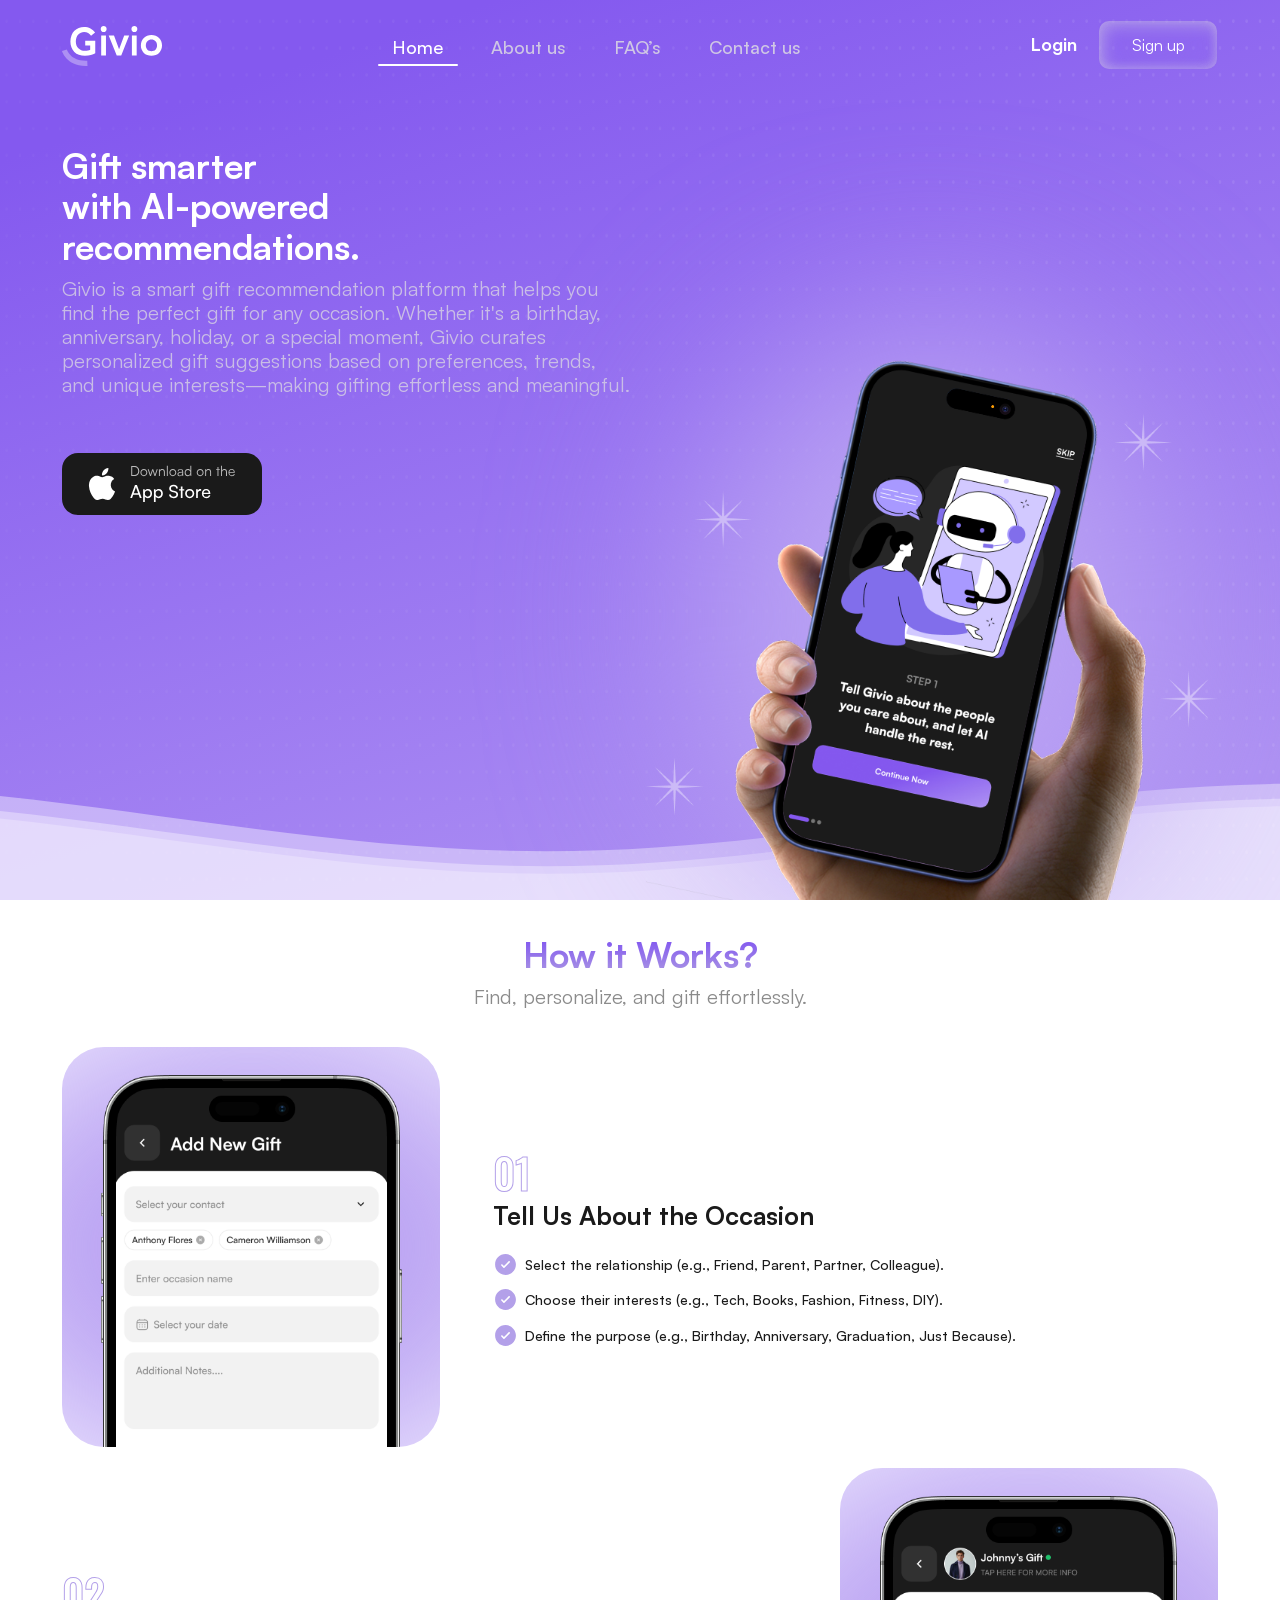
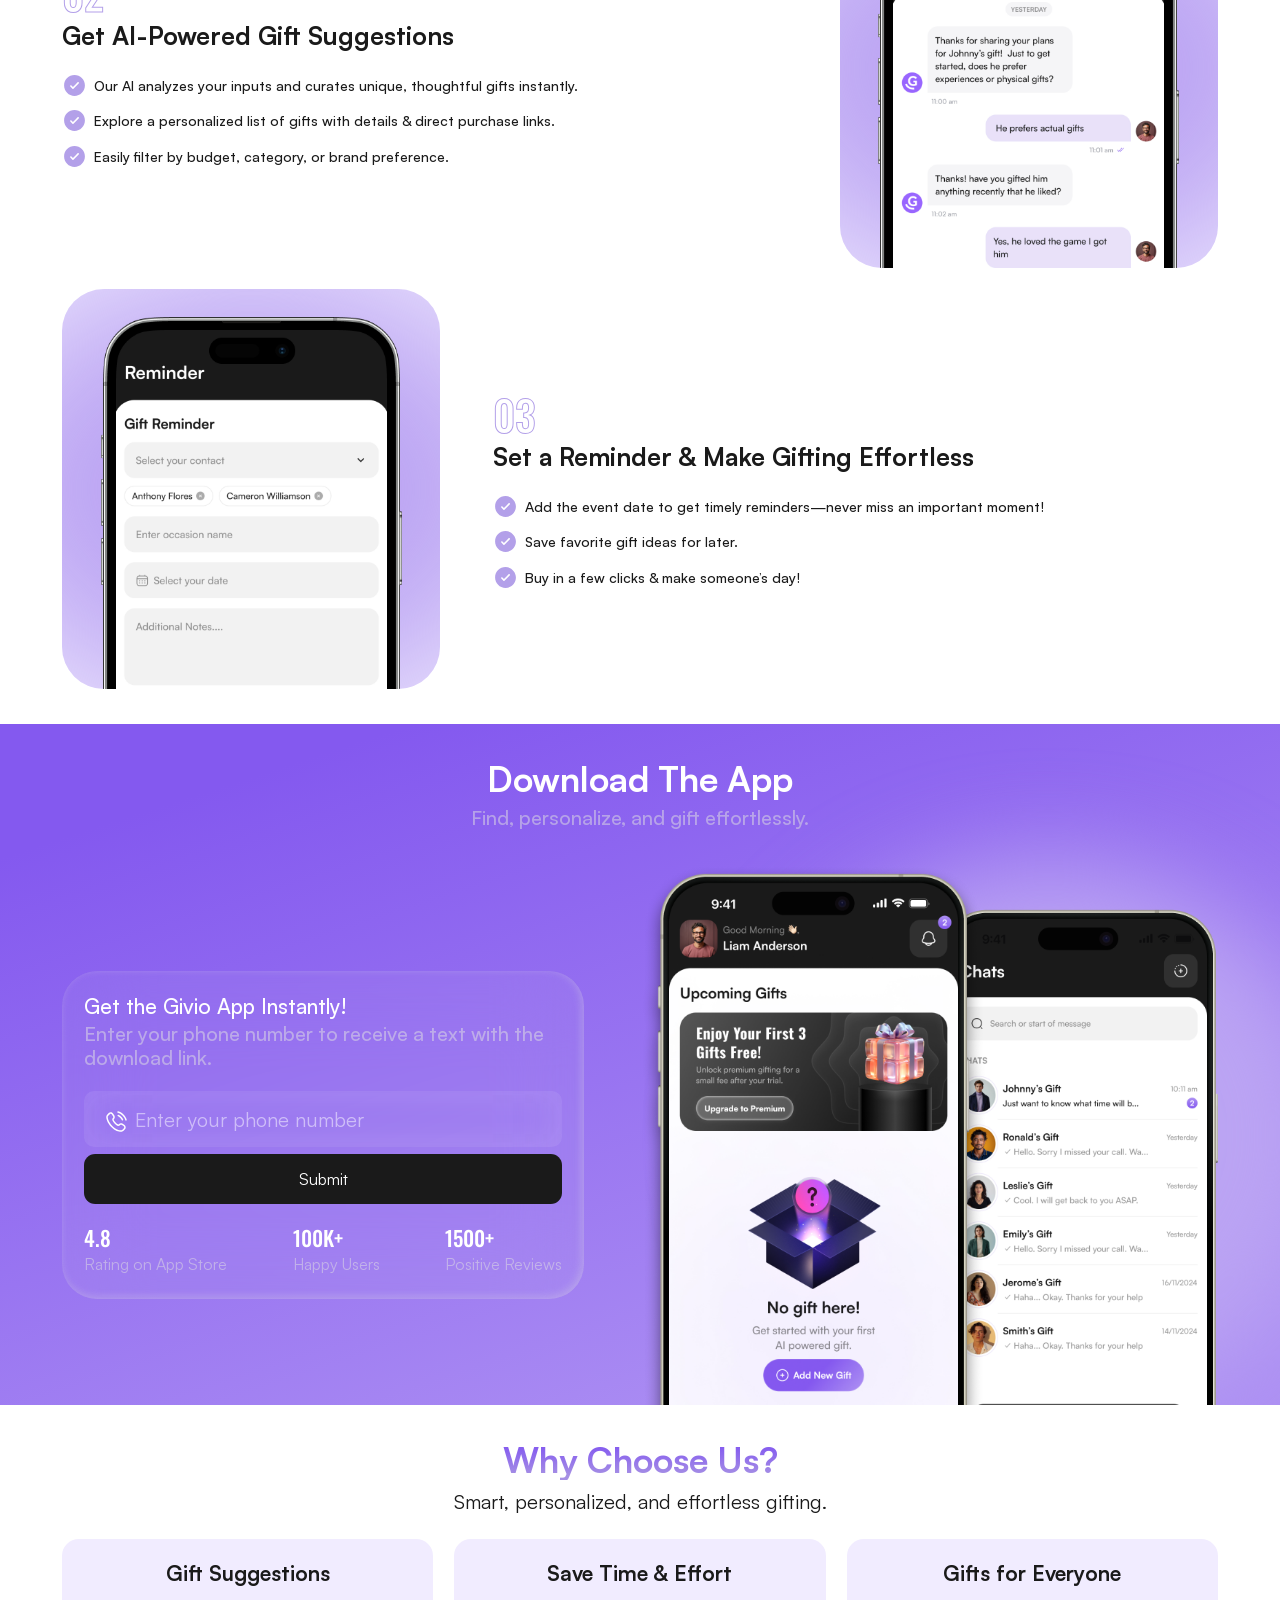
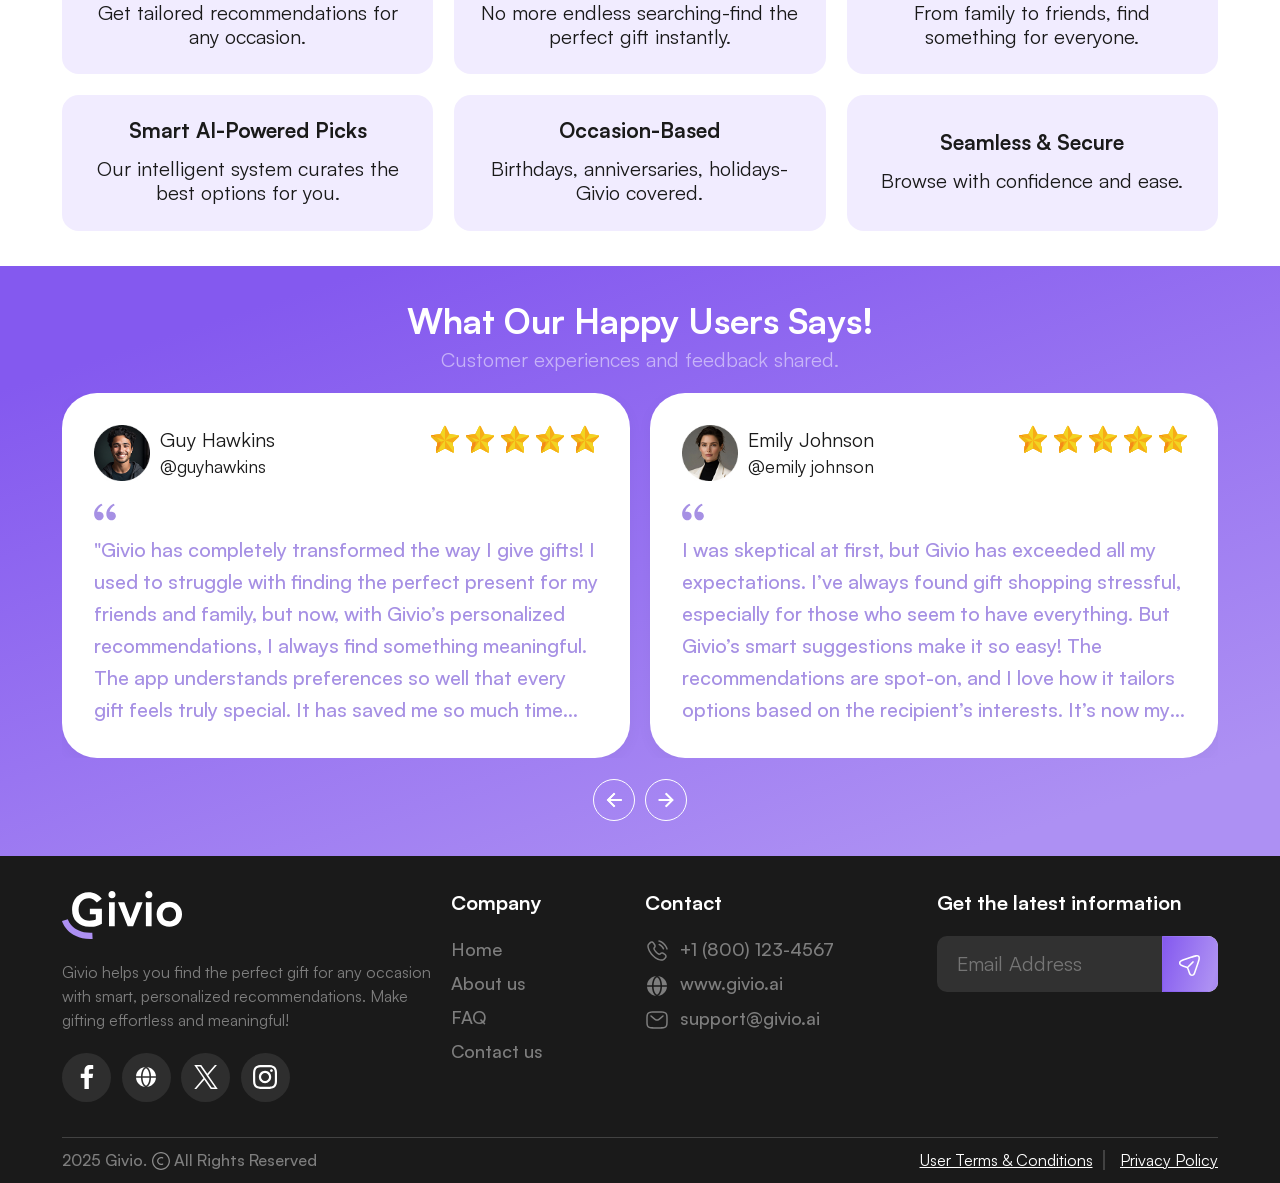
==== commit 70045dc4: "💄 Remove robot icon from homepage and About Us" ====
--- a/index.html
+++ b/index.html
@@ -127,11 +127,6 @@
                 <span class="d-block">Gift smarter</span>
                 <span class="d-inline-flex align-items-center gap-3"
                   >with AI-powered
-                  <img
-                    src="./assets/images/icons/min-robot.svg"
-                    alt="Mini Robot"
-                    class="mini-robot"
-                  />
                 </span>
                 <span class="d-block">recommendations.</span>
               </h1>
@@ -341,7 +336,7 @@
                     class="flex-center text-light-purple"
                   ></span>
                   <p class="paragraph-sm-text mb-0">
-                    Buy in a few clicks & make someone’s day! 🎊
+                    Buy in a few clicks & make someone’s day!
                   </p>
                 </li>
               </ul>
